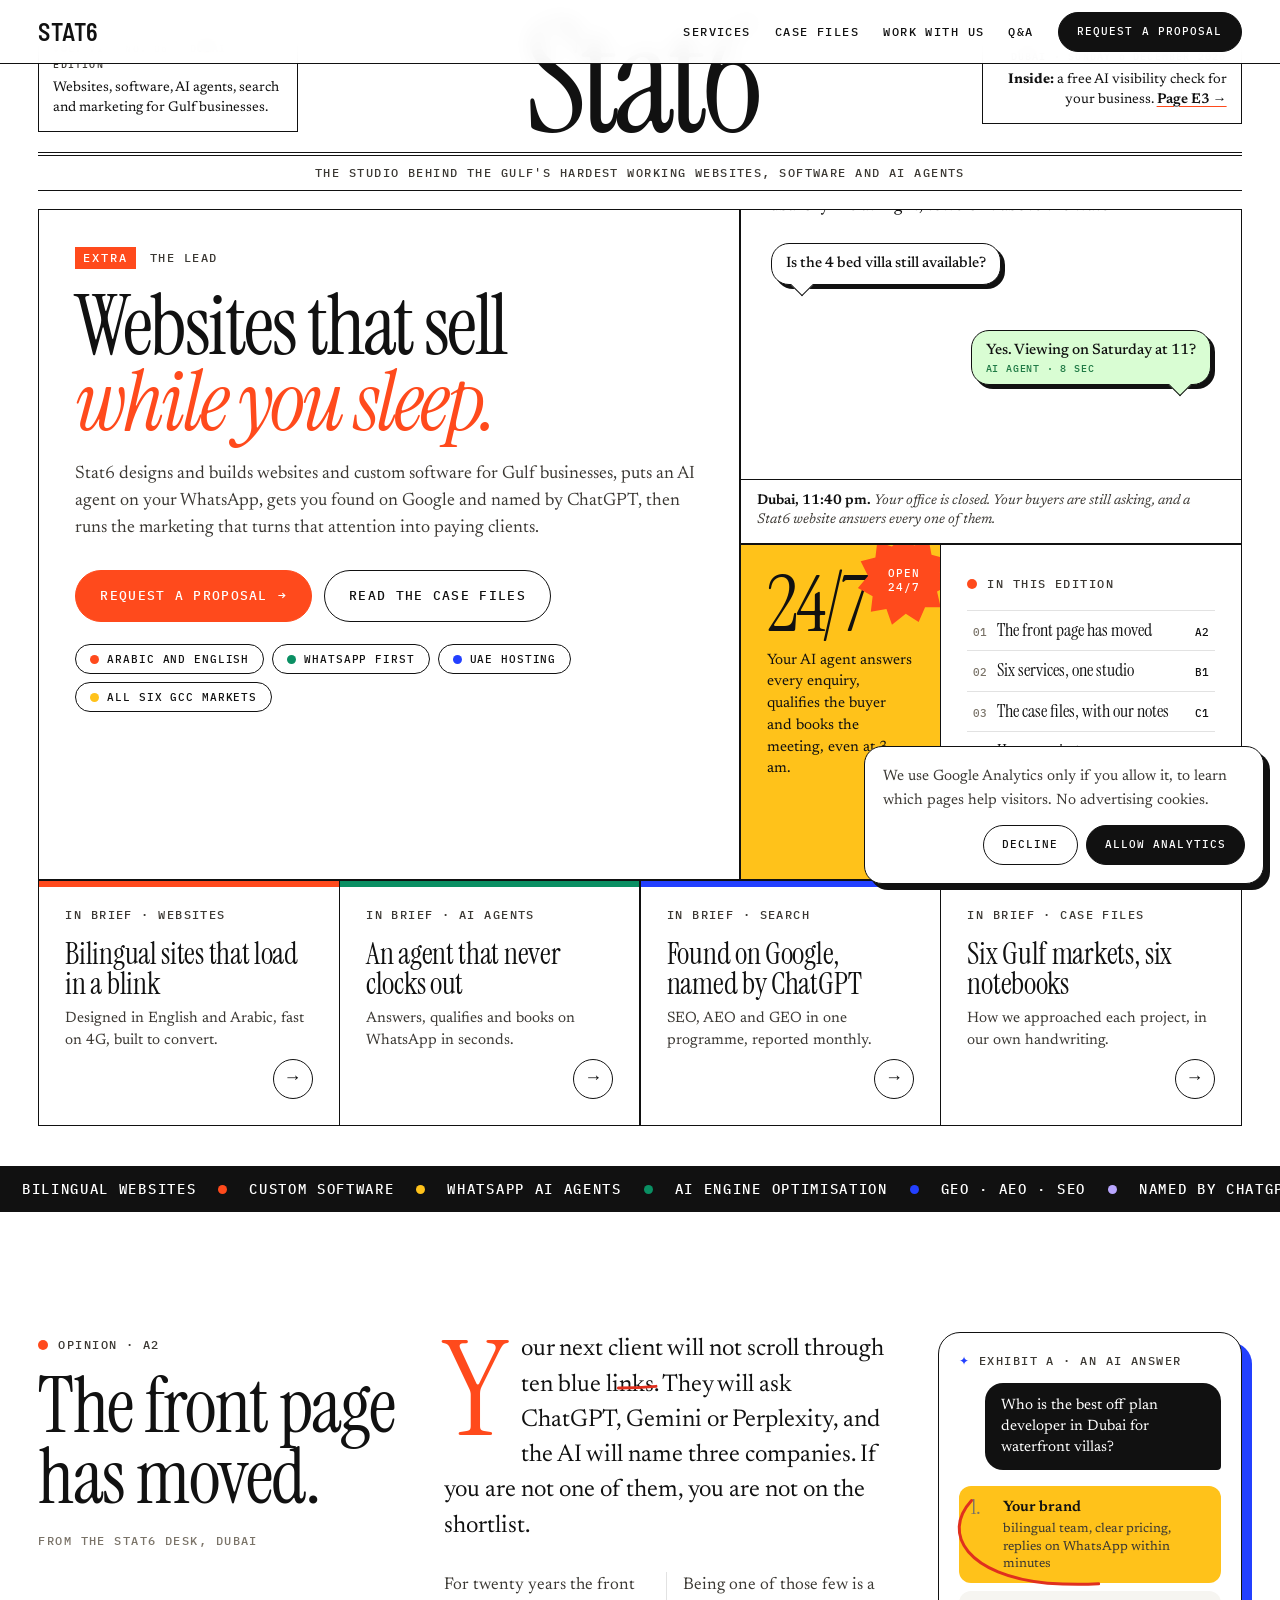
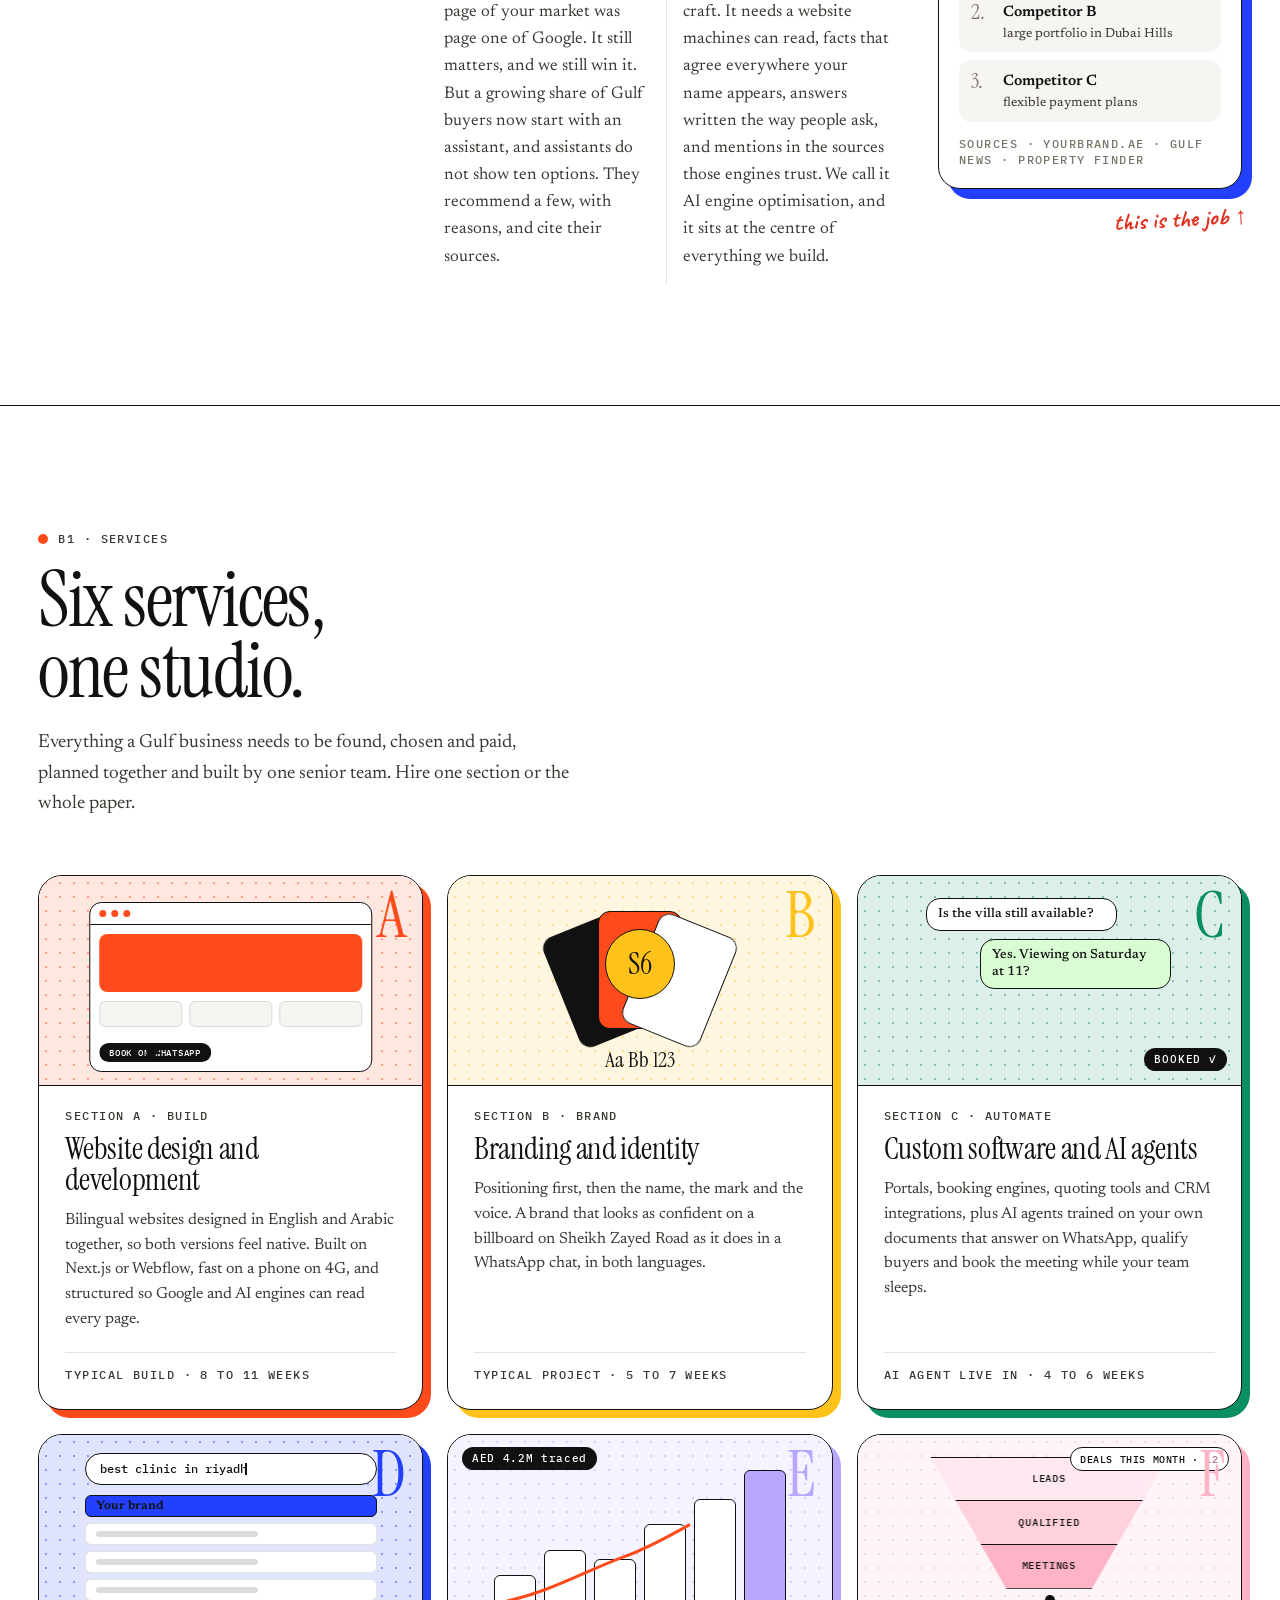
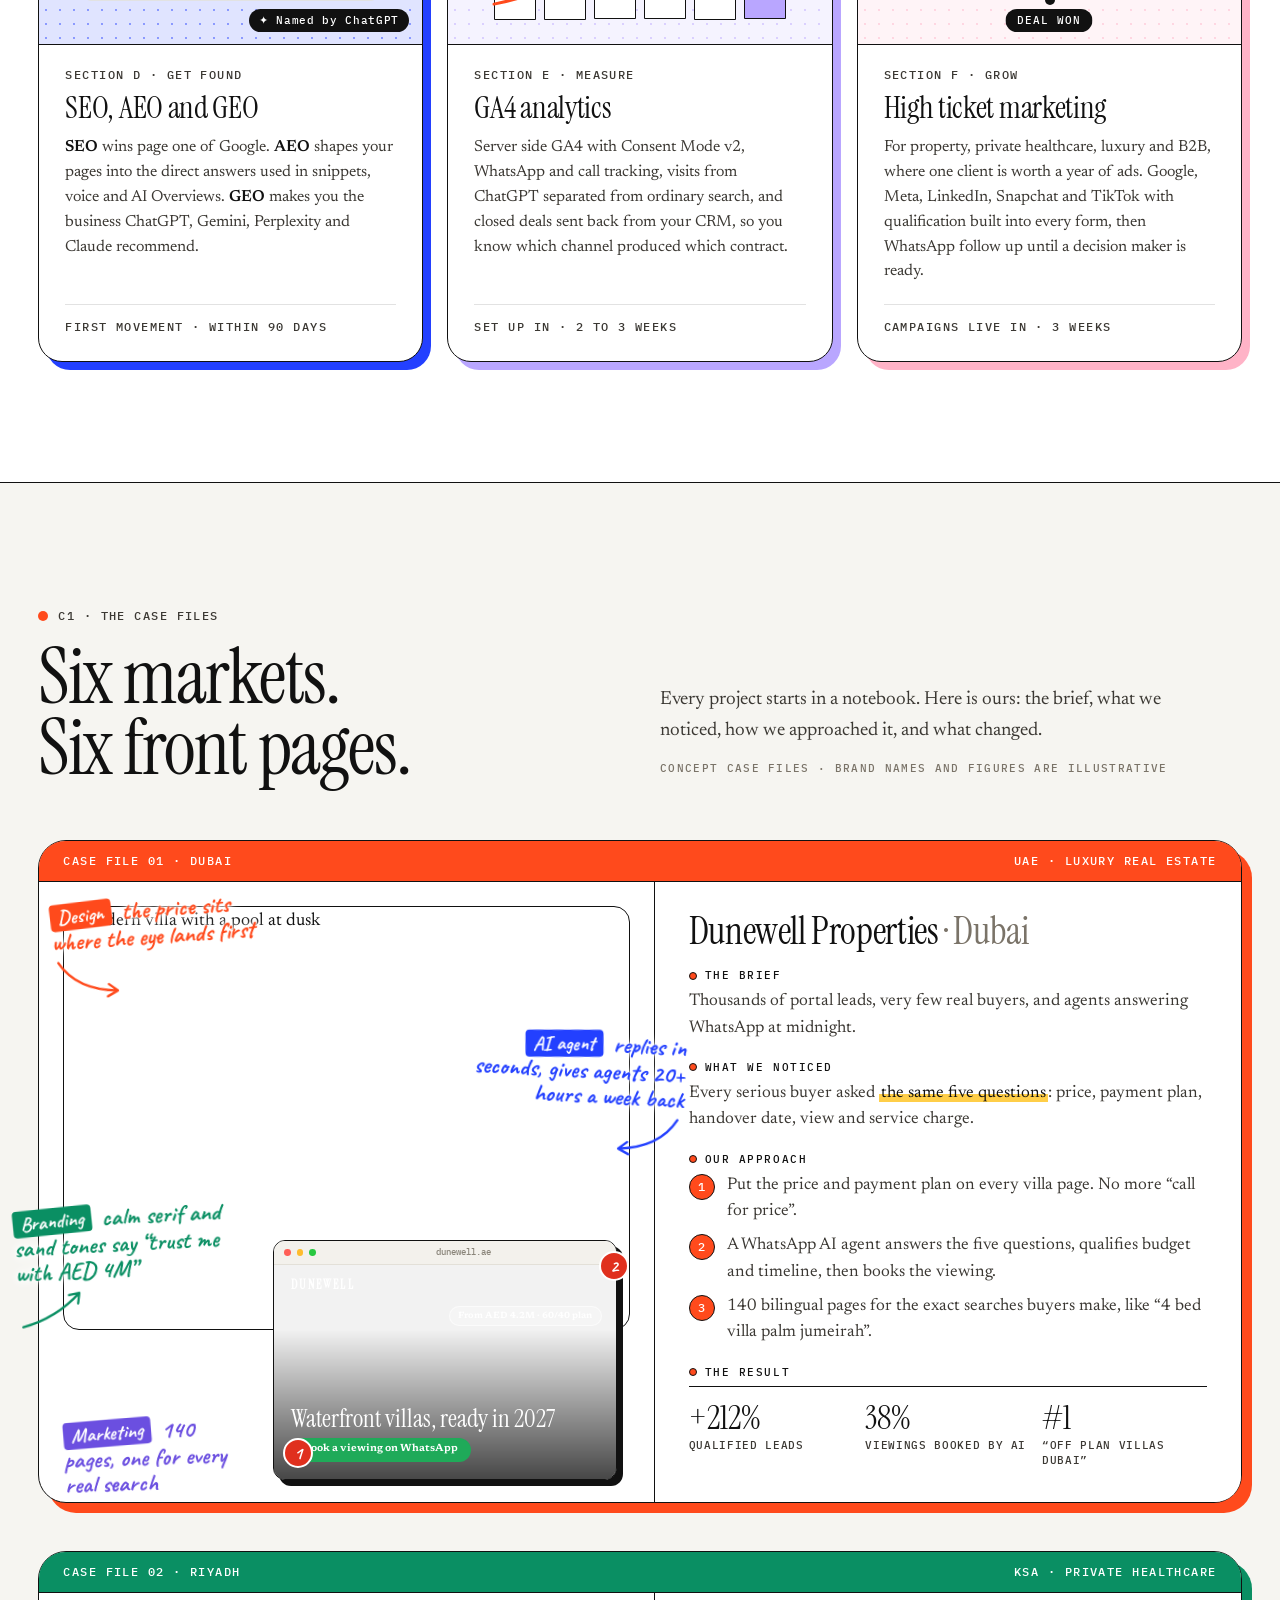
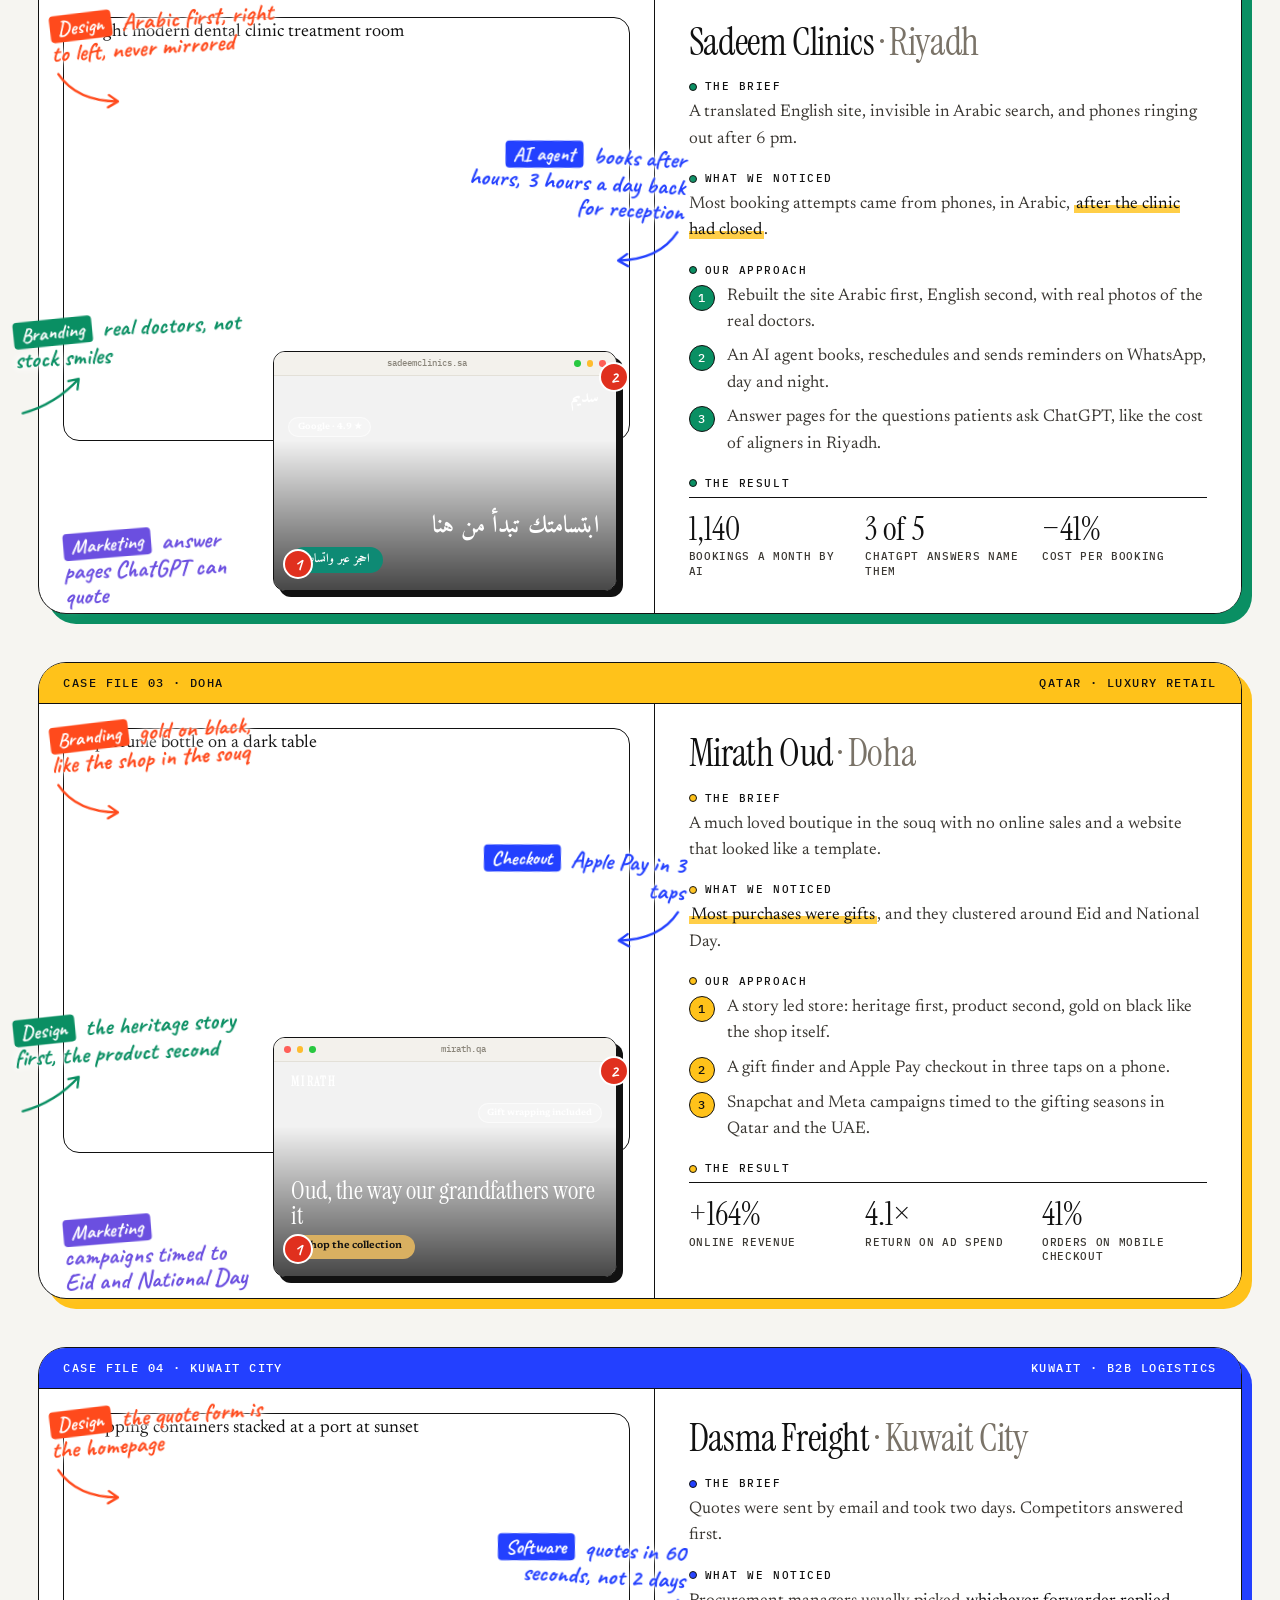
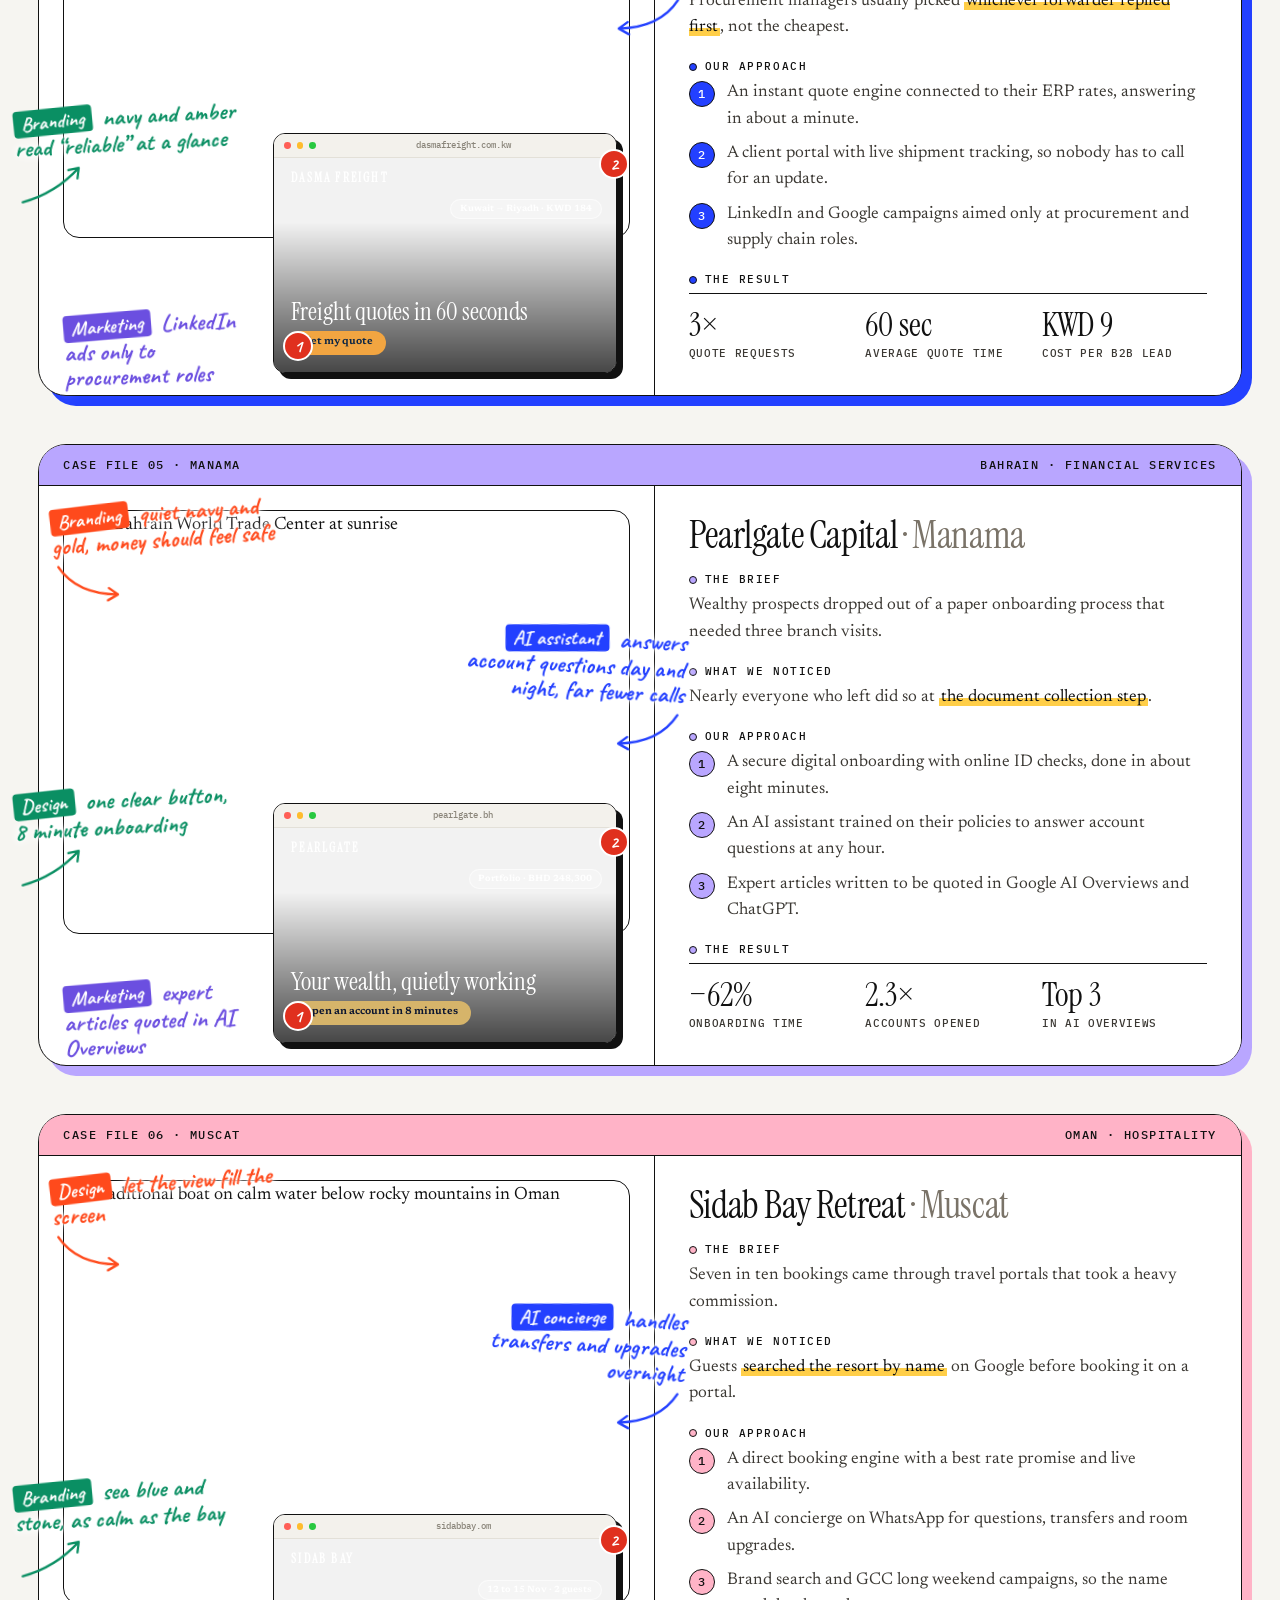
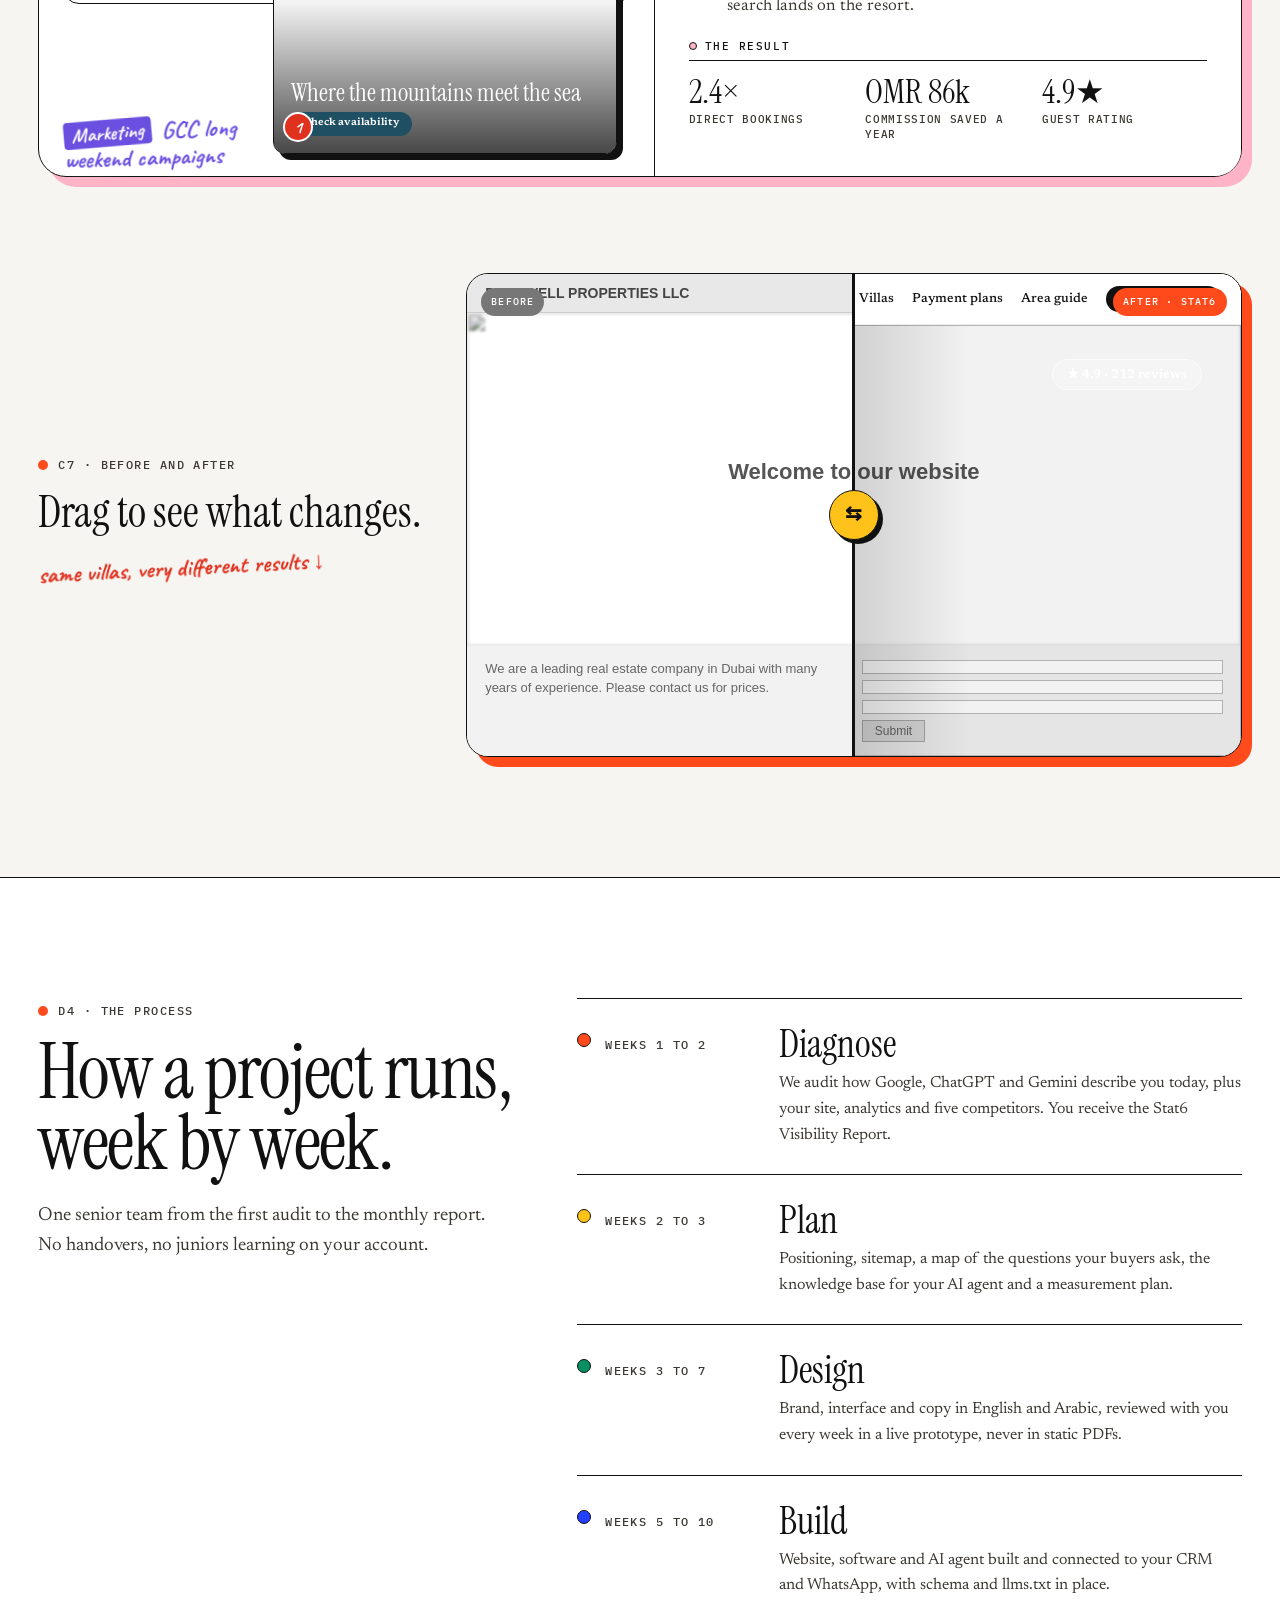
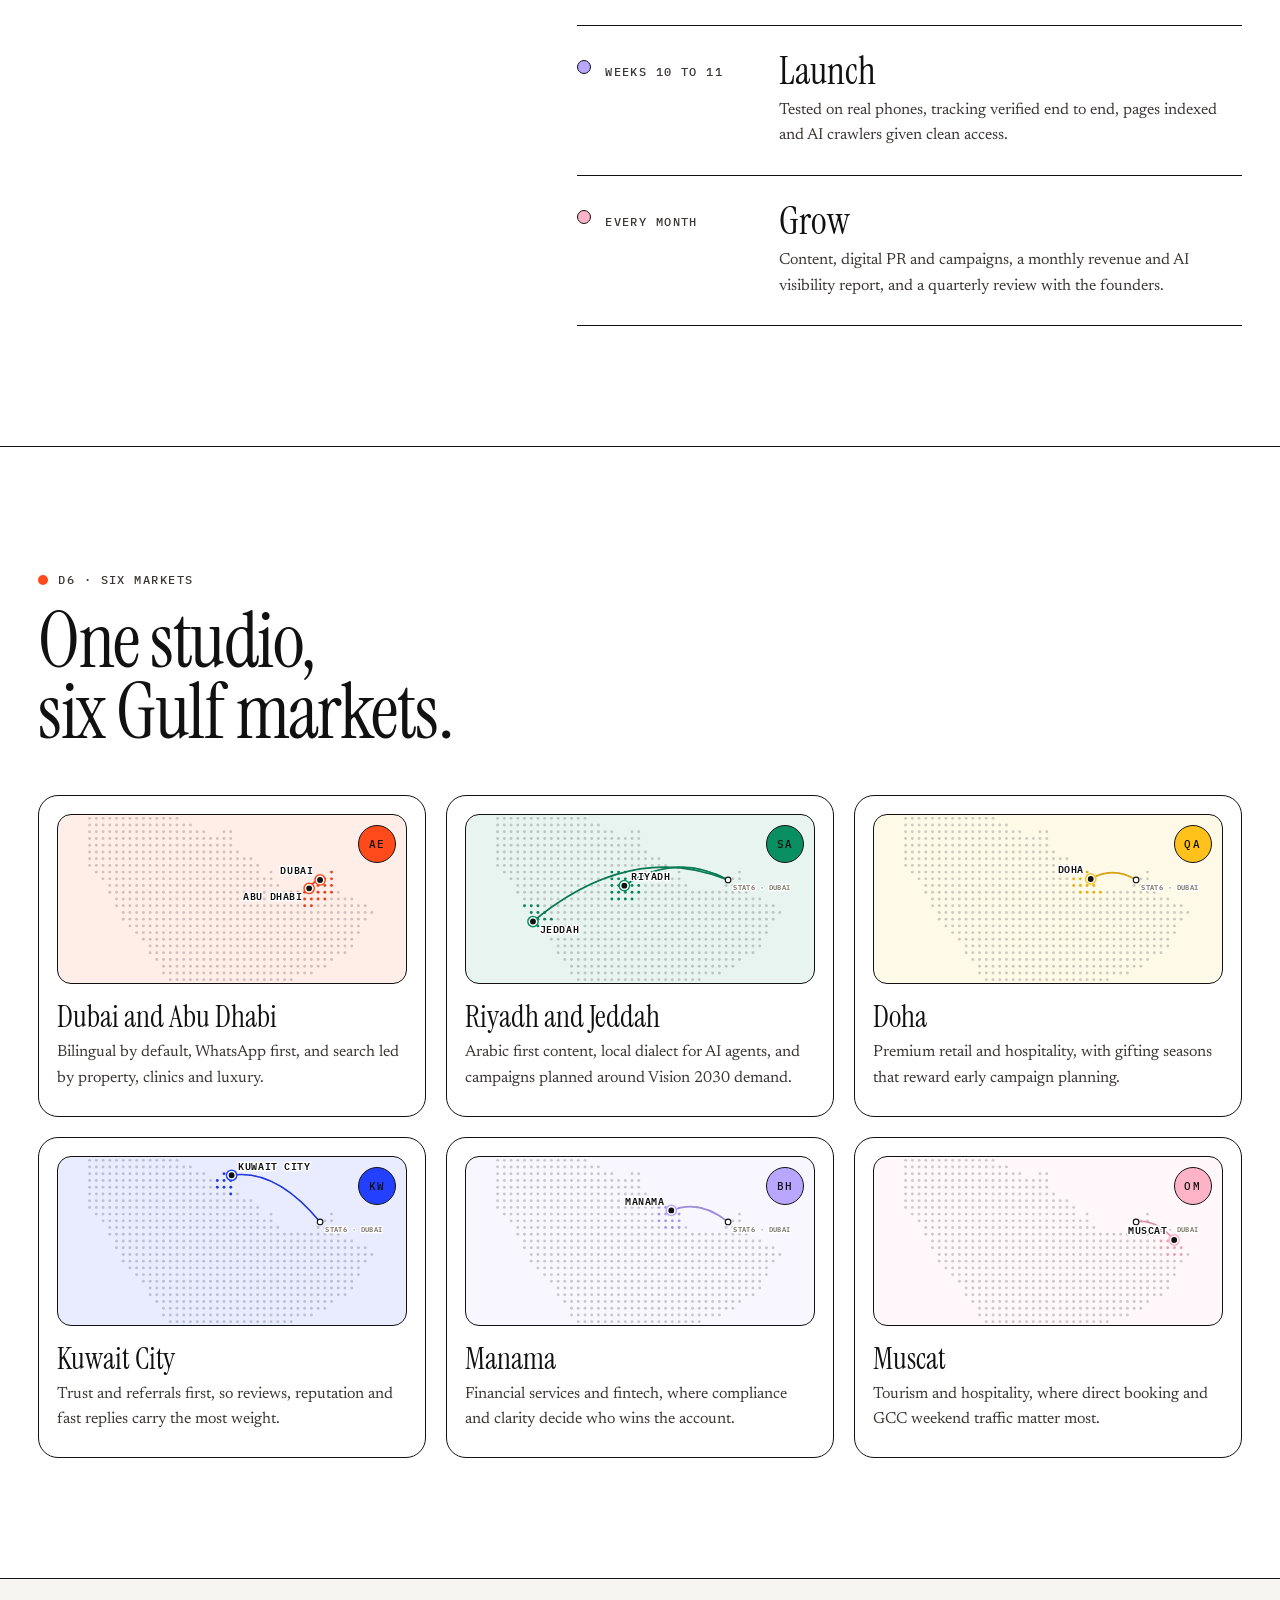
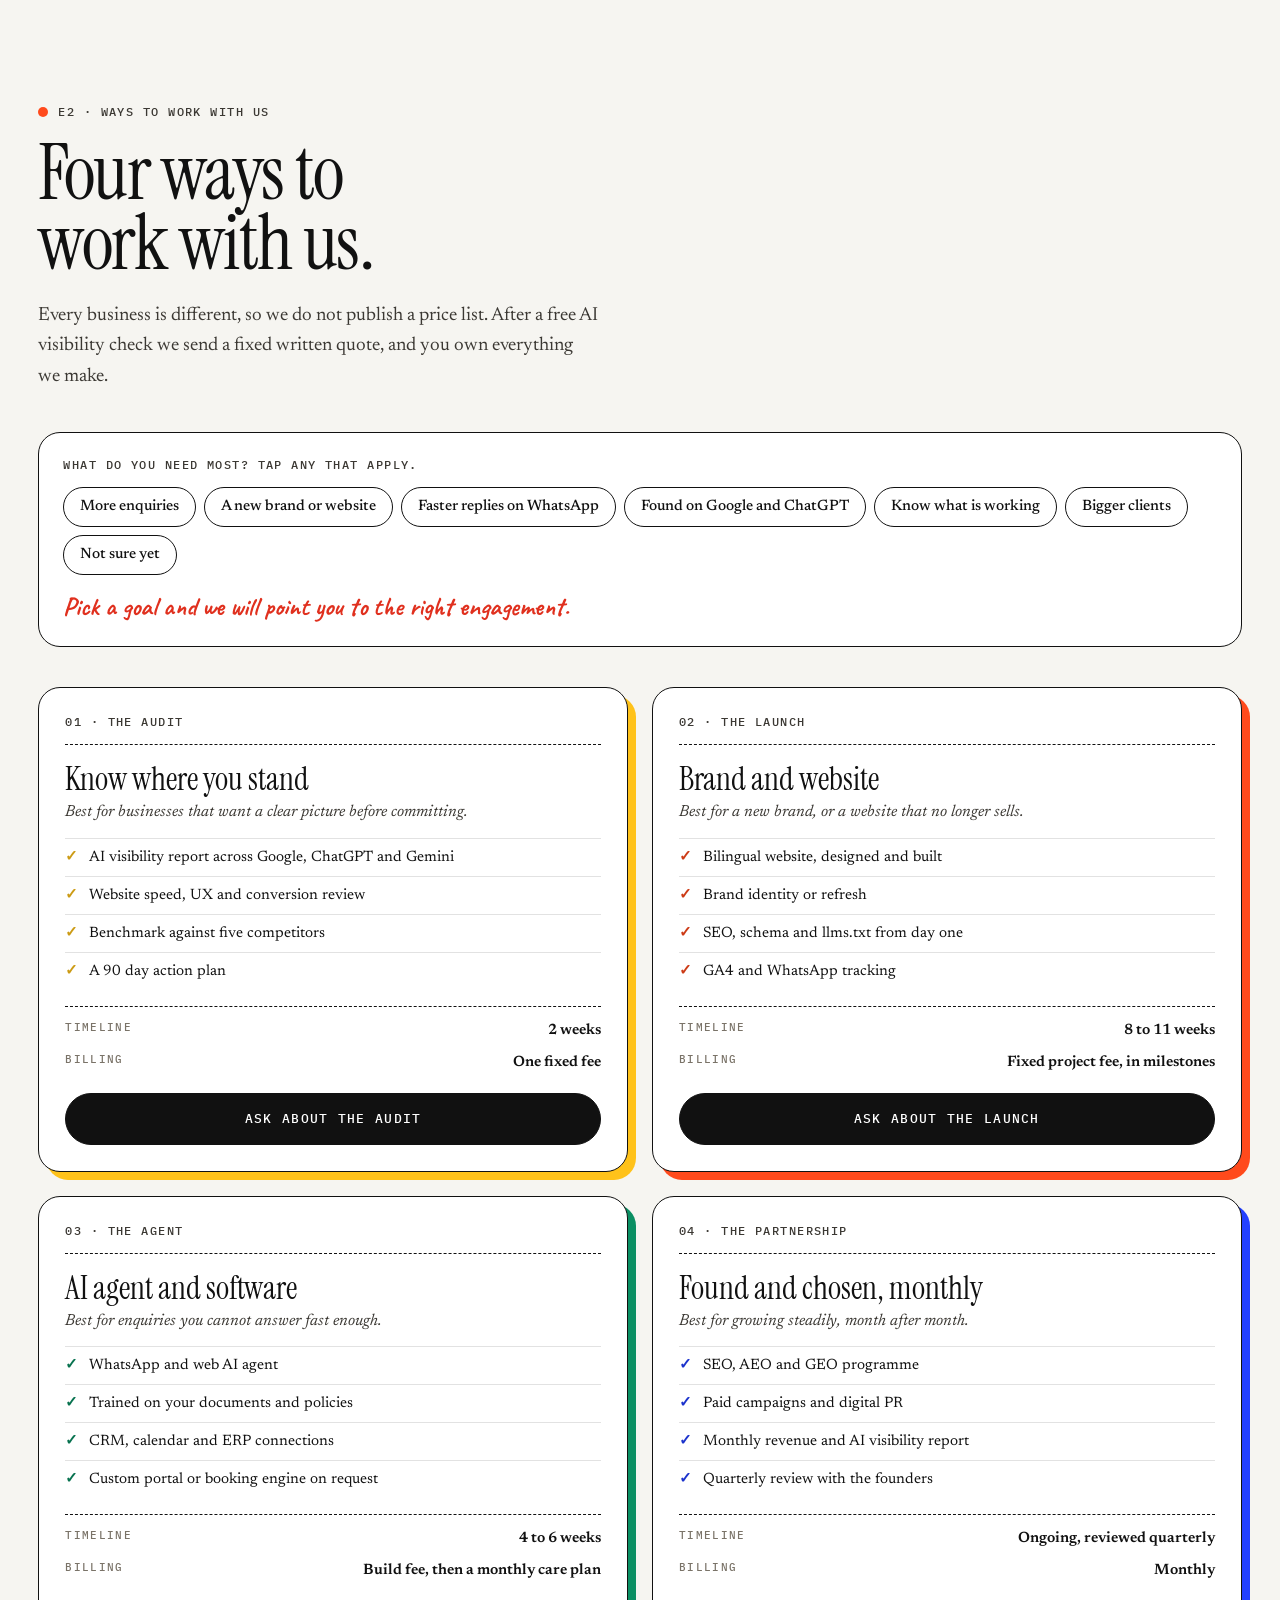
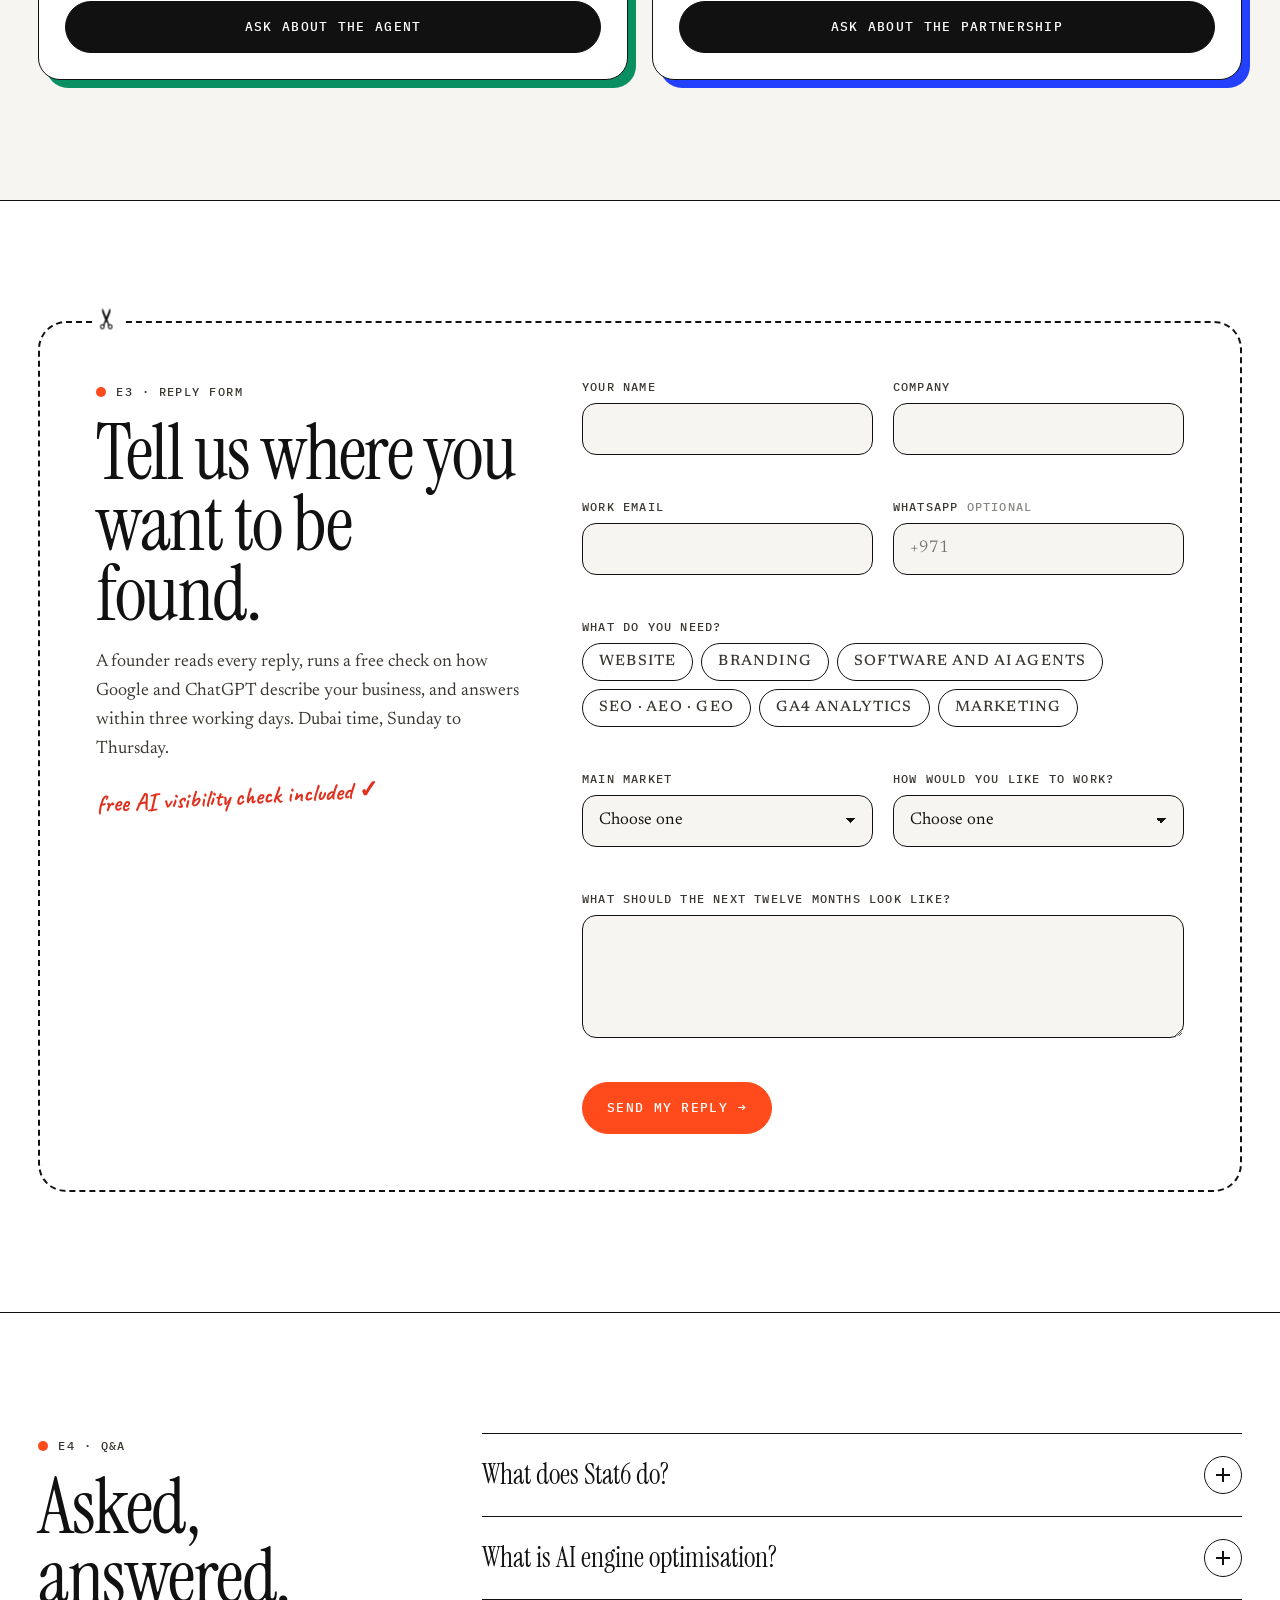
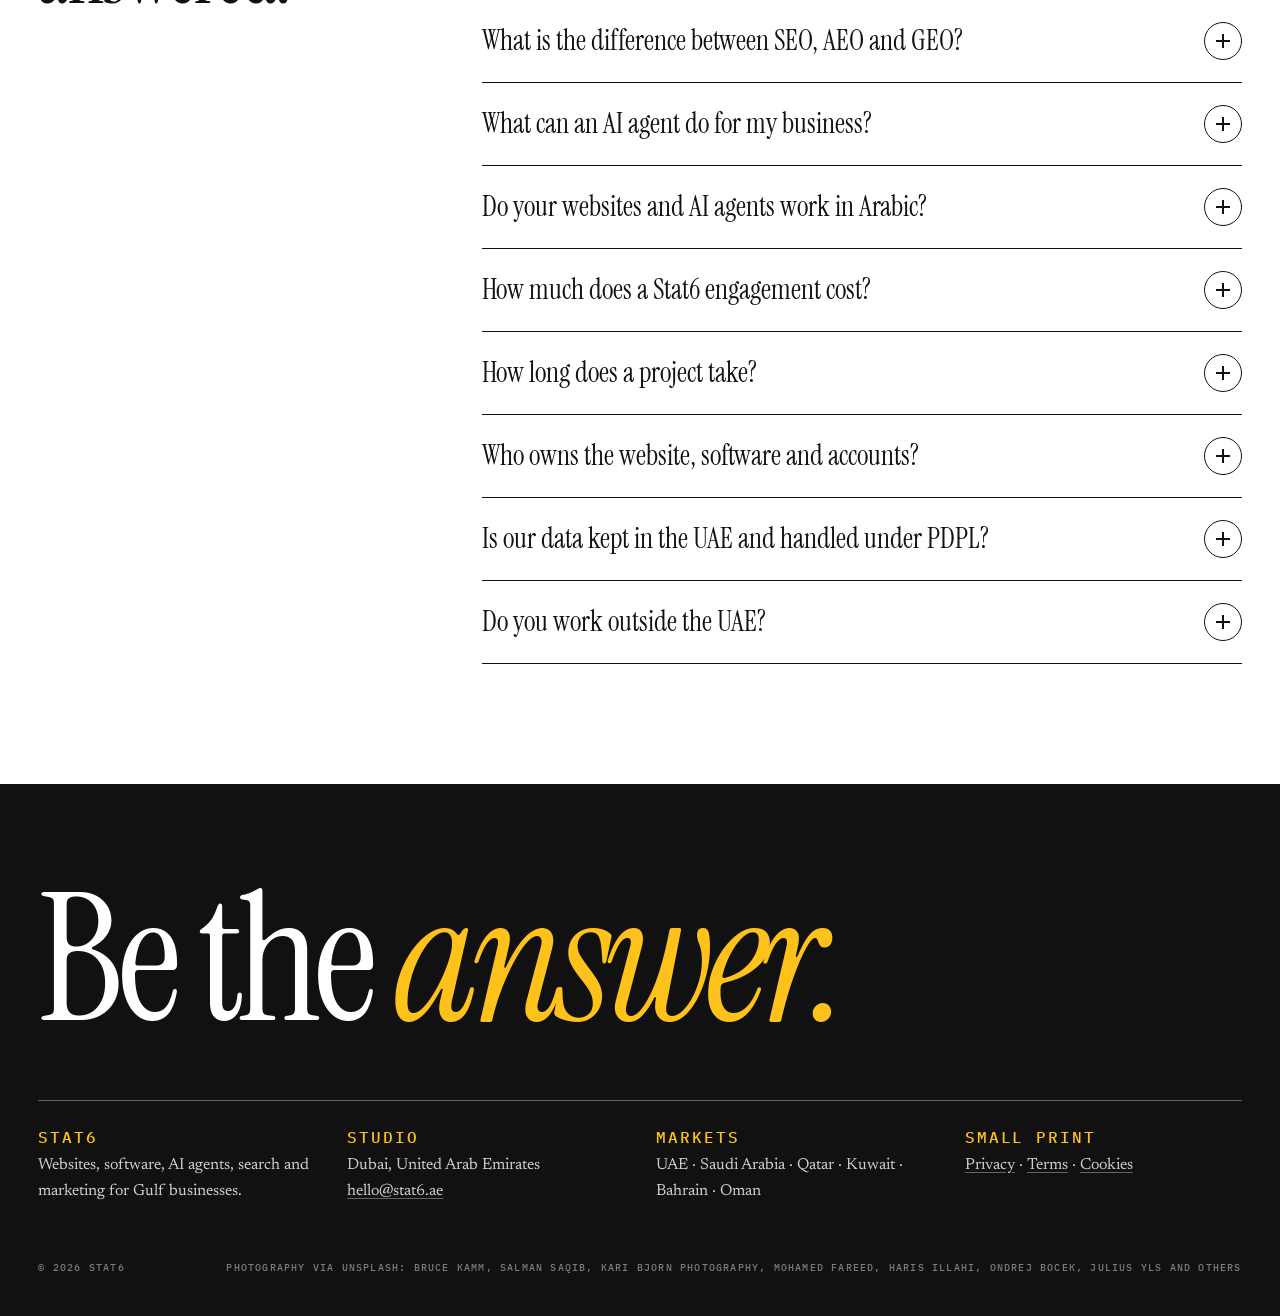
==== index.html @ ba456eae "Add Stat6 website: The Stat6 Review Single page site for Stat6 (websites, custom software, AI agents" ====
<!doctype html>
<html lang="en" dir="ltr">
<head>
<meta charset="utf-8">
<meta name="viewport" content="width=device-width, initial-scale=1, viewport-fit=cover">
<title>Stat6 · Websites, custom software, AI agents, SEO and marketing for Gulf businesses · Dubai</title>
<meta name="description" content="Stat6 is a Dubai studio that builds websites, custom software and WhatsApp AI agents, gets Gulf businesses found on Google and ChatGPT with SEO, AEO and GEO, and runs the marketing that brings qualified buyers. UAE, Saudi Arabia, Qatar, Kuwait, Bahrain and Oman.">
<meta name="keywords" content="AI agency Dubai, website design Dubai, custom software UAE, WhatsApp AI agent, AI chatbot, AI engine optimisation, generative engine optimisation, GEO, answer engine optimisation, AEO, SEO Dubai, ChatGPT SEO, Google AI Overviews, GA4 analytics, high ticket marketing, branding agency Dubai">
<meta name="theme-color" content="#f4efe6">
<link rel="canonical" href="https://stat6.ae/">
<link rel="alternate" hreflang="en-ae" href="https://stat6.ae/">
<link rel="alternate" hreflang="x-default" href="https://stat6.ae/">
<meta name="robots" content="index, follow, max-image-preview:large">
<meta property="og:type" content="website">
<meta property="og:site_name" content="Stat6">
<meta property="og:title" content="Stat6 · Websites that sell while you sleep">
<meta property="og:description" content="Websites, custom software and AI agents for Gulf businesses, found on Google and ChatGPT and marketed to buyers who are ready to pay.">
<meta property="og:url" content="https://stat6.ae/">
<meta property="og:image" content="https://stat6.ae/assets/og-image.jpg">
<meta property="og:locale" content="en_AE">
<meta name="twitter:card" content="summary_large_image">
<link rel="icon" href="assets/favicon.svg" type="image/svg+xml">

<!-- Type: Instrument Serif (display), Newsreader (text), IBM Plex Mono (labels), Caveat (the editor's pen), Amiri (one Arabic mock) -->
<link rel="preconnect" href="https://fonts.googleapis.com">
<link rel="preconnect" href="https://fonts.gstatic.com" crossorigin>
<link rel="preconnect" href="https://images.unsplash.com">
<link href="https://fonts.googleapis.com/css2?family=Instrument+Serif:ital@0;1&family=Newsreader:ital,opsz,wght@0,6..72,400;0,6..72,500;0,6..72,600;1,6..72,400&family=IBM+Plex+Mono:wght@400;500&family=Caveat:wght@600;700&family=Amiri:wght@700&family=Barlow+Semi+Condensed:wght@600&display=swap" rel="stylesheet">
<link rel="stylesheet" href="styles.css?v=9.1">

<!-- GA4 with Consent Mode v2: nothing is stored until the visitor accepts -->
<script>
  window.dataLayer = window.dataLayer || [];
  function gtag(){dataLayer.push(arguments);}
  gtag('consent', 'default', { ad_storage: 'denied', ad_user_data: 'denied', ad_personalization: 'denied', analytics_storage: 'denied', wait_for_update: 500 });
</script>

<script type="application/ld+json">
{
  "@context": "https://schema.org",
  "@graph": [
    {
      "@type": "ProfessionalService",
      "@id": "https://stat6.ae/#org",
      "name": "Stat6",
      "url": "https://stat6.ae/",
      "logo": "https://stat6.ae/assets/stat6-logo.png",
      "email": "hello@stat6.ae",
      "slogan": "Websites that sell while you sleep.",
      "description": "Dubai studio building websites, custom software and WhatsApp AI agents, running AI engine optimisation (GEO, AEO and SEO), GA4 analytics and high ticket marketing for Gulf businesses.",
      "address": {"@type": "PostalAddress", "addressLocality": "Dubai", "addressCountry": "AE"},
      "areaServed": ["United Arab Emirates", "Saudi Arabia", "Qatar", "Kuwait", "Bahrain", "Oman"],
      "knowsLanguage": ["en", "ar"],
      "knowsAbout": ["Website design", "Branding", "Custom software development", "AI agents", "AI engine optimisation", "Generative engine optimisation", "Answer engine optimisation", "Search engine optimisation", "Google AI Overviews", "Google Analytics 4", "High ticket marketing"],
      "hasOfferCatalog": {
        "@type": "OfferCatalog", "name": "Stat6 services",
        "itemListElement": [
          {"@type": "Offer", "itemOffered": {"@type": "Service", "name": "Website design and development"}},
          {"@type": "Offer", "itemOffered": {"@type": "Service", "name": "Branding"}},
          {"@type": "Offer", "itemOffered": {"@type": "Service", "name": "Custom software and WhatsApp AI agents"}},
          {"@type": "Offer", "itemOffered": {"@type": "Service", "name": "AI engine optimisation: SEO, AEO and GEO"}},
          {"@type": "Offer", "itemOffered": {"@type": "Service", "name": "GA4 analytics"}},
          {"@type": "Offer", "itemOffered": {"@type": "Service", "name": "High ticket marketing"}}
        ]
      }
    },
    {"@type": "WebSite", "@id": "https://stat6.ae/#site", "url": "https://stat6.ae/", "name": "Stat6", "publisher": {"@id": "https://stat6.ae/#org"}, "inLanguage": "en-AE"}
  ]
}
</script>
</head>
<body>
<a class="skip" href="#main">Skip to content</a>

<!-- compact bar that slides in once the masthead has scrolled away -->
<header class="bar" id="bar" aria-label="Site">
  <a class="bar-brand" href="#top" aria-label="Stat6, back to the top">
    <img class="brand-img" src="assets/stat6-logo.png" alt="Stat6" onerror="this.remove()"><span class="brand-word">STAT6</span>
  </a>
  <nav class="bar-nav mono" aria-label="Sections">
    <a href="#sections">Services</a><a href="#cases">Case files</a><a href="#rates">Work with us</a><a href="#qa">Q&amp;A</a>
  </nav>
  <a class="btn btn-sm" href="#reply">Request a proposal</a>
  <i class="bar-progress" id="bar-progress" aria-hidden="true"></i>
</header>

<main id="main">

<!-- ================= FRONT PAGE ================= -->
<section class="front" id="top" aria-labelledby="lead-title">
  <div class="wrap">
    <div class="mast-row">
      <div class="ear ear-l">
        <p class="mono">Vol. VI · No. 06 · Dubai edition</p>
        <p>Websites, software, AI agents, search and marketing for Gulf businesses.</p>
      </div>
      <div class="masthead">
        <!-- LOGO: save your file as assets/stat6-logo.png; the typeset wordmark stays as the masthead -->
        <p class="mast-word" id="mast-word" aria-hidden="true"><span>S</span><span>t</span><span>a</span><span>t</span><span>6</span></p>
      </div>
      <div class="ear ear-r">
        <p class="mono" id="dateline">Dubai</p>
        <p><b>Inside:</b> a free AI visibility check for your business. <a href="#reply">Page E3 →</a></p>
      </div>
    </div>
    <div class="mast-rule" aria-hidden="true"><span class="mono">The studio behind the Gulf's hardest working websites, software and AI agents</span></div>

    <div class="bento">
      <article class="cell cell-lead">
        <p class="kicker mono rv"><span class="extra">Extra</span> The lead</p>
        <h1 id="lead-title" class="lead-title rv">Websites that sell <em>while you sleep.</em></h1>
        <p class="standfirst rv">Stat6 designs and builds websites and custom software for Gulf businesses, puts an AI agent on your WhatsApp, gets you found on Google and named by ChatGPT, then runs the marketing that turns that attention into paying clients.</p>
        <div class="cta-row rv">
          <a class="btn btn-hot" href="#reply">Request a proposal <span aria-hidden="true">→</span></a>
          <a class="btn btn-ghost" href="#cases">Read the case files</a>
        </div>
        <ul class="chips rv" aria-label="Why Gulf businesses choose Stat6">
          <li style="--c:var(--tomato)">Arabic and English</li><li style="--c:var(--emerald)">WhatsApp first</li><li style="--c:var(--cobalt)">UAE hosting</li><li style="--c:var(--sun)">All six GCC markets</li>
        </ul>
      </article>

      <figure class="cell cell-photo">
        <div class="ph-frame"><img id="lead-img" src="https://images.unsplash.com/photo-1590264539175-39df72442833?auto=format&fit=crop&w=1400&q=74" alt="Dubai skyline at night, towers lit above the water" width="1400" height="933" fetchpriority="high"></div>
        <p class="bubble b-q" aria-hidden="true">Is the 4 bed villa still available?</p>
        <p class="bubble b-a" aria-hidden="true">Yes. Viewing on Saturday at 11? <span>AI agent · 8 sec</span></p>
        <figcaption><b>Dubai, 11:40 pm.</b> Your office is closed. Your buyers are still asking, and a Stat6 website answers every one of them.</figcaption>
      </figure>

      <aside class="cell cell-247" aria-label="Always open">
        <span class="stamp" aria-hidden="true">Open<br>24/7</span>
        <p class="big">24/7</p>
        <p>Your AI agent answers every enquiry, qualifies the buyer and books the meeting, even at 3 am.</p>
      </aside>

      <aside class="cell cell-index" aria-label="In this edition">
        <p class="kicker mono">In this edition</p>
        <ol>
          <li style="--c:var(--tomato)"><a href="#opinion"><span>The front page has moved</span><em>A2</em></a></li>
          <li style="--c:var(--cobalt)"><a href="#sections"><span>Six services, one studio</span><em>B1</em></a></li>
          <li style="--c:var(--sun)"><a href="#cases"><span>The case files, with our notes</span><em>C1</em></a></li>
          <li style="--c:var(--emerald)"><a href="#method"><span>How a project runs</span><em>D4</em></a></li>
          <li style="--c:var(--lilac)"><a href="#rates"><span>Ways to work with us</span><em>E2</em></a></li>
          <li style="--c:var(--blush)"><a href="#reply"><span>Reply form</span><em>E3</em></a></li>
        </ol>
      </aside>

      <a class="cell cell-brief" href="#sections" style="--c:var(--tomato);--t:#fff">
        <span class="mono">In brief · Websites</span>
        <h2>Bilingual sites that load in a blink</h2>
        <p>Designed in English and Arabic, fast on 4G, built to convert.</p><span class="go" aria-hidden="true">→</span>
      </a>
      <a class="cell cell-brief" href="#sections" style="--c:var(--emerald);--t:#fff">
        <span class="mono">In brief · AI agents</span>
        <h2>An agent that never clocks out</h2>
        <p>Answers, qualifies and books on WhatsApp in seconds.</p><span class="go" aria-hidden="true">→</span>
      </a>
      <a class="cell cell-brief" href="#opinion" style="--c:var(--cobalt);--t:#fff">
        <span class="mono">In brief · Search</span>
        <h2>Found on Google, named by ChatGPT</h2>
        <p>SEO, AEO and GEO in one programme, reported monthly.</p><span class="go" aria-hidden="true">→</span>
      </a>
      <a class="cell cell-brief" href="#cases" style="--c:var(--sun);--t:#111">
        <span class="mono">In brief · Case files</span>
        <h2>Six Gulf markets, six notebooks</h2>
        <p>How we approached each project, in our own handwriting.</p><span class="go" aria-hidden="true">→</span>
      </a>
    </div>
  </div>

  <div class="ticker" aria-label="What we do">
    <div class="ticker-track">
      <span>Bilingual websites</span><span>Custom software</span><span>WhatsApp AI agents</span><span>AI engine optimisation</span><span>GEO · AEO · SEO</span><span>Named by ChatGPT</span><span>Google AI Overviews</span><span>GA4 revenue tracking</span><span>High ticket campaigns</span><span>Brand identity</span>
    </div>
    <div class="ticker-track" aria-hidden="true">
      <span>Bilingual websites</span><span>Custom software</span><span>WhatsApp AI agents</span><span>AI engine optimisation</span><span>GEO · AEO · SEO</span><span>Named by ChatGPT</span><span>Google AI Overviews</span><span>GA4 revenue tracking</span><span>High ticket campaigns</span><span>Brand identity</span>
    </div>
  </div>
</section>

<!-- ================= OPINION: the shift to AI search ================= -->
<section class="opinion" id="opinion" aria-labelledby="op-title">
  <div class="wrap op-grid">
    <header class="op-head">
      <p class="kicker mono rv">Opinion · A2</p>
      <h2 id="op-title" class="h2 rv">The front page<br>has moved.</h2>
      <p class="op-by mono rv">From the Stat6 desk, Dubai</p>
    </header>

    <div class="op-body pen-scope" id="op-body">
      <p class="op-lede rv"><span class="dropcap">Y</span>our next client will not scroll through
        <span class="strike">ten blue links<svg viewBox="0 0 100 10" preserveAspectRatio="none" aria-hidden="true"><path class="ink" pathLength="1" d="M1 6 C 25 3, 60 8, 99 4"/></svg><span class="insert" aria-hidden="true">one AI answer</span></span>.
        They will ask ChatGPT, Gemini or Perplexity, and the AI will name three companies. If you are not one of them, you are not on the shortlist.</p>
      <div class="op-cols rv">
        <p>For twenty years the front page of your market was page one of Google. It still matters, and we still win it. But a growing share of Gulf buyers now start with an assistant, and assistants do not show ten options. They recommend a few, with reasons, and cite their sources.</p>
        <p>Being one of those few is a craft. It needs a website machines can read, facts that agree everywhere your name appears, answers written the way people ask, and mentions in the sources those engines trust. We call it AI engine optimisation, and it sits at the centre of everything we build.</p>
      </div>
    </div>

    <figure class="chat pen-scope rv" id="chat" aria-label="Illustration: an AI assistant recommending three developers, with your brand first">
      <figcaption class="mono"><i class="spark">✦</i> Exhibit A · an AI answer</figcaption>
      <p class="chat-q">Who is the best off plan developer in Dubai for waterfront villas?</p>
      <ol class="chat-a" id="chat-a">
        <li class="you"><b>Your brand</b><span>bilingual team, clear pricing, replies on WhatsApp within minutes</span>
          <svg class="ring" viewBox="0 0 200 60" preserveAspectRatio="none" aria-hidden="true"><path class="ink" pathLength="1" d="M20 10 C 70 -4, 170 0, 192 22 C 206 44, 140 60, 70 56 C 14 52, -6 30, 16 12"/></svg></li>
        <li><b>Competitor B</b><span>large portfolio in Dubai Hills</span></li>
        <li><b>Competitor C</b><span>flexible payment plans</span></li>
      </ol>
      <p class="chat-src mono">Sources · yourbrand.ae · Gulf News · Property Finder</p>
      <p class="pen pen-chat" aria-hidden="true">this is the job ↑</p>
    </figure>
  </div>
</section>

<!-- ================= SECTIONS A to F: services ================= -->
<section class="sections" id="sections" aria-labelledby="sec-title">
  <div class="wrap">
    <header class="sec-head">
      <p class="kicker mono rv">B1 · Services</p>
      <h2 id="sec-title" class="h2 rv">Six services,<br>one studio.</h2>
      <p class="sec-sub rv">Everything a Gulf business needs to be found, chosen and paid, planned together and built by one senior team. Hire one section or the whole paper.</p>
    </header>

    <div class="sec-grid wide">
      <article class="sec rv" style="--c:var(--tomato);--t:#fff">
        <p class="sec-letter" aria-hidden="true">A</p>
        <div class="sec-art art-build" aria-hidden="true"><div class="ab-win"><div class="ab-bar"><i></i><i></i><i></i></div><div class="ab-hero"></div><div class="ab-row"><i></i><i></i><i></i></div><div class="ab-cta">Book on WhatsApp</div><span class="ab-cursor"></span></div></div>
        <p class="mono sec-tag">Section A · Build</p>
        <h3>Website design and development</h3>
        <p>Bilingual websites designed in English and Arabic together, so both versions feel native. Built on Next.js or Webflow, fast on a phone on 4G, and structured so Google and AI engines can read every page.</p>
        <p class="sec-spec mono">Typical build · 8 to 11 weeks</p>
      </article>
      <article class="sec rv" style="--c:var(--sun);--t:var(--ink)">
        <p class="sec-letter" aria-hidden="true">B</p>
        <div class="sec-art art-brand" aria-hidden="true"><span class="sw s1"></span><span class="sw s2"></span><span class="sw s3"></span><span class="mark">S6</span><span class="type">Aa Bb 123</span></div>
        <p class="mono sec-tag">Section B · Brand</p>
        <h3>Branding and identity</h3>
        <p>Positioning first, then the name, the mark and the voice. A brand that looks as confident on a billboard on Sheikh Zayed Road as it does in a WhatsApp chat, in both languages.</p>
        <p class="sec-spec mono">Typical project · 5 to 7 weeks</p>
      </article>
      <article class="sec rv" style="--c:var(--emerald);--t:#fff">
        <p class="sec-letter" aria-hidden="true">C</p>
        <div class="sec-art art-agent" aria-hidden="true"><p class="ch in">Is the villa still available?</p><p class="ch typing"><i></i><i></i><i></i></p><p class="ch out">Yes. Viewing on Saturday at 11?</p><span class="ok">Booked ✓</span></div>
        <p class="mono sec-tag">Section C · Automate</p>
        <h3>Custom software and AI agents</h3>
        <p>Portals, booking engines, quoting tools and CRM integrations, plus AI agents trained on your own documents that answer on WhatsApp, qualify buyers and book the meeting while your team sleeps.</p>
        <p class="sec-spec mono">AI agent live in · 4 to 6 weeks</p>
      </article>
      <article class="sec rv" style="--c:var(--cobalt);--t:#fff">
        <p class="sec-letter" aria-hidden="true">D</p>
        <div class="sec-art art-found" aria-hidden="true"><div class="sf-bar"><span class="sf-q">best clinic in riyadh</span></div><ol class="sf-list"><li><i></i></li><li><i></i></li><li><i></i></li><li class="me"><b>Your brand</b></li></ol><span class="sf-ai">✦ Named by ChatGPT</span></div>
        <p class="mono sec-tag">Section D · Get found</p>
        <h3>SEO, AEO and GEO</h3>
        <p><b>SEO</b> wins page one of Google. <b>AEO</b> shapes your pages into the direct answers used in snippets, voice and AI Overviews. <b>GEO</b> makes you the business ChatGPT, Gemini, Perplexity and Claude recommend.</p>
        <p class="sec-spec mono">First movement · within 90 days</p>
      </article>
      <article class="sec rv" style="--c:var(--lilac);--t:var(--ink)">
        <p class="sec-letter" aria-hidden="true">E</p>
        <div class="sec-art art-measure" aria-hidden="true"><div class="bars"><i style="--h:28%"></i><i style="--h:44%"></i><i style="--h:38%"></i><i style="--h:60%"></i><i style="--h:76%"></i><i style="--h:94%"></i></div><svg viewBox="0 0 200 80" preserveAspectRatio="none"><path pathLength="1" d="M0 72 C 40 66, 60 56, 90 48 S 150 24, 200 6"/></svg><span class="kpi">AED 4.2M traced</span></div>
        <p class="mono sec-tag">Section E · Measure</p>
        <h3>GA4 analytics</h3>
        <p>Server side GA4 with Consent Mode v2, WhatsApp and call tracking, visits from ChatGPT separated from ordinary search, and closed deals sent back from your CRM, so you know which channel produced which contract.</p>
        <p class="sec-spec mono">Set up in · 2 to 3 weeks</p>
      </article>
      <article class="sec rv" style="--c:var(--blush);--t:var(--ink)">
        <p class="sec-letter" aria-hidden="true">F</p>
        <div class="sec-art art-grow" aria-hidden="true"><div class="funnel"><span>Leads</span><span>Qualified</span><span>Meetings</span></div><i class="drop d1"></i><i class="drop d2"></i><i class="drop d3"></i><i class="drop d4"></i><i class="drop d5"></i><span class="deal">Deal won</span><span class="tally">Deals this month · <b>12</b></span></div>
        <p class="mono sec-tag">Section F · Grow</p>
        <h3>High ticket marketing</h3>
        <p>For property, private healthcare, luxury and B2B, where one client is worth a year of ads. Google, Meta, LinkedIn, Snapchat and TikTok with qualification built into every form, then WhatsApp follow up until a decision maker is ready.</p>
        <p class="sec-spec mono">Campaigns live in · 3 weeks</p>
      </article>
    </div>
  </div>
</section>

<!-- ================= CASE FILES: cards stack as you scroll, each with a handwritten breakdown ================= -->
<section class="cases" id="cases" aria-labelledby="cases-title">
  <div class="wrap">
    <header class="cases-head">
      <div>
        <p class="kicker mono rv">C1 · The case files</p>
        <h2 id="cases-title" class="h2 rv">Six markets.<br>Six front pages.</h2>
      </div>
      <p class="sec-sub rv">Every project starts in a notebook. Here is ours: the brief, what we noticed, how we approached it, and what changed.<br><span class="mono cases-note">Concept case files · brand names and figures are illustrative</span></p>
    </header>
    <div class="case-stack">
      <article class="case-card" style="--c:var(--tomato);--t:#fff;--i:0">
        <div class="cc-band"><span class="mono">Case file 01 · Dubai</span><span class="mono">UAE · Luxury real estate</span></div>
        <div class="cc-grid">
          <div class="cc-media">
            <img src="https://images.unsplash.com/photo-1706808849780-7a04fbac83ef?auto=format&fit=crop&w=1200&q=72" alt="Modern villa with a pool at dusk" loading="lazy" width="1200" height="900">
            <div class="site-mini" aria-hidden="true"><div class="sm-bar"><i></i><i></i><i></i><span>dunewell.ae</span></div><div class="sm-body" style="--img:url(https://images.unsplash.com/photo-1706164971299-cfa23ec76083?auto=format&fit=crop&w=800&q=72)"><b>DUNEWELL</b><span class="sm-chip">From AED 4.2M · 60/40 plan</span><h4>Waterfront villas, ready in 2027</h4><em style="--b:#1faa59;--bt:#fff">Book a viewing on WhatsApp</em></div></div>
            <span class="pin p1">1</span><span class="pin p2">2</span>
            <p class="anno an1" aria-hidden="true"><b>Design</b> the price sits where the eye lands first<svg viewBox="0 0 80 50"><path pathLength="1" d="M6 6 C 20 30, 44 40, 72 42 m0 0 l-10 -8 m10 8 l-12 6"/></svg></p><p class="anno an2" aria-hidden="true"><b>AI agent</b> replies in seconds, gives agents 20+ hours a week back<svg viewBox="0 0 80 50"><path pathLength="1" d="M74 6 C 60 30, 36 40, 8 42 m0 0 l10 -8 m-10 8 l12 6"/></svg></p><p class="anno an3" aria-hidden="true"><b>Branding</b> calm serif and sand tones say “trust me with AED 4M”<svg viewBox="0 0 80 50"><path pathLength="1" d="M6 44 C 24 40, 50 30, 72 8 m0 0 l-12 2 m12 -2 l-2 12"/></svg></p><p class="anno an4" aria-hidden="true"><b>Marketing</b> 140 pages, one for every real search<svg viewBox="0 0 80 50"><path pathLength="1" d="M6 40 C 26 44, 52 36, 74 14 m0 0 l-12 1 m12 -1 l-1 12"/></svg></p>
          </div>
          <div class="notebook breakdown" aria-label="Our breakdown of the Dunewell Properties project">
            <p class="nb-title w" style="--wi:0">Dunewell Properties <span>· Dubai</span></p>
            <p class="nb-label">The brief</p>
            <p class="w" style="--wi:1">Thousands of portal leads, very few real buyers, and agents answering WhatsApp at midnight.</p>
            <p class="nb-label">What we noticed</p>
            <p class="w" style="--wi:2">Every serious buyer asked <mark>the same five questions</mark>: price, payment plan, handover date, view and service charge.</p>
            <p class="nb-label">Our approach</p>
            <ol class="nb-steps"><li class="w" style="--wi:3"><span class="num">1</span>Put the price and payment plan on every villa page. No more “call for price”.</li><li class="w" style="--wi:4"><span class="num">2</span>A WhatsApp AI agent answers the five questions, qualifies budget and timeline, then books the viewing.</li><li class="w" style="--wi:5"><span class="num">3</span>140 bilingual pages for the exact searches buyers make, like “4 bed villa palm jumeirah”.</li></ol>
            <p class="nb-label">The result</p>
            <ul class="nb-stats w" style="--wi:6"><li><b data-count="212" data-prefix="+" data-suffix="%">+212%</b><span>qualified leads</span></li><li><b data-count="38" data-suffix="%">38%</b><span>viewings booked by AI</span></li><li><b >#1</b><span>“off plan villas dubai”</span></li></ul>
            
          </div>
        </div>
      </article>
      <article class="case-card" style="--c:var(--emerald);--t:#fff;--i:1">
        <div class="cc-band"><span class="mono">Case file 02 · Riyadh</span><span class="mono">KSA · Private healthcare</span></div>
        <div class="cc-grid">
          <div class="cc-media">
            <img src="https://images.unsplash.com/photo-1704455306251-b4634215d98f?auto=format&fit=crop&w=1200&q=72" alt="Bright modern dental clinic treatment room" loading="lazy" width="1200" height="900">
            <div class="site-mini rtl" dir="rtl" lang="ar" aria-hidden="true"><div class="sm-bar"><i></i><i></i><i></i><span>sadeemclinics.sa</span></div><div class="sm-body" style="--img:url(https://images.unsplash.com/photo-1704455306925-1401c3012117?auto=format&fit=crop&w=800&q=72)"><b>سديم</b><span class="sm-chip">★ 4.9 · Google</span><h4>ابتسامتك تبدأ من هنا</h4><em style="--b:#0e8a74;--bt:#fff">احجز عبر واتساب</em></div></div>
            <span class="pin p1">1</span><span class="pin p2">2</span>
            <p class="anno an1" aria-hidden="true"><b>Design</b> Arabic first, right to left, never mirrored<svg viewBox="0 0 80 50"><path pathLength="1" d="M6 6 C 20 30, 44 40, 72 42 m0 0 l-10 -8 m10 8 l-12 6"/></svg></p><p class="anno an2" aria-hidden="true"><b>AI agent</b> books after hours, 3 hours a day back for reception<svg viewBox="0 0 80 50"><path pathLength="1" d="M74 6 C 60 30, 36 40, 8 42 m0 0 l10 -8 m-10 8 l12 6"/></svg></p><p class="anno an3" aria-hidden="true"><b>Branding</b> real doctors, not stock smiles<svg viewBox="0 0 80 50"><path pathLength="1" d="M6 44 C 24 40, 50 30, 72 8 m0 0 l-12 2 m12 -2 l-2 12"/></svg></p><p class="anno an4" aria-hidden="true"><b>Marketing</b> answer pages ChatGPT can quote<svg viewBox="0 0 80 50"><path pathLength="1" d="M6 40 C 26 44, 52 36, 74 14 m0 0 l-12 1 m12 -1 l-1 12"/></svg></p>
          </div>
          <div class="notebook breakdown" aria-label="Our breakdown of the Sadeem Clinics project">
            <p class="nb-title w" style="--wi:0">Sadeem Clinics <span>· Riyadh</span></p>
            <p class="nb-label">The brief</p>
            <p class="w" style="--wi:1">A translated English site, invisible in Arabic search, and phones ringing out after 6 pm.</p>
            <p class="nb-label">What we noticed</p>
            <p class="w" style="--wi:2">Most booking attempts came from phones, in Arabic, <mark>after the clinic had closed</mark>.</p>
            <p class="nb-label">Our approach</p>
            <ol class="nb-steps"><li class="w" style="--wi:3"><span class="num">1</span>Rebuilt the site Arabic first, English second, with real photos of the real doctors.</li><li class="w" style="--wi:4"><span class="num">2</span>An AI agent books, reschedules and sends reminders on WhatsApp, day and night.</li><li class="w" style="--wi:5"><span class="num">3</span>Answer pages for the questions patients ask ChatGPT, like the cost of aligners in Riyadh.</li></ol>
            <p class="nb-label">The result</p>
            <ul class="nb-stats w" style="--wi:6"><li><b data-count="1140">1,140</b><span>bookings a month by AI</span></li><li><b >3 of 5</b><span>ChatGPT answers name them</span></li><li><b data-count="41" data-prefix="−" data-suffix="%">−41%</b><span>cost per booking</span></li></ul>
            
          </div>
        </div>
      </article>
      <article class="case-card" style="--c:var(--sun);--t:#111;--i:2">
        <div class="cc-band"><span class="mono">Case file 03 · Doha</span><span class="mono">Qatar · Luxury retail</span></div>
        <div class="cc-grid">
          <div class="cc-media">
            <img src="https://images.unsplash.com/photo-1738414808975-201966230c59?auto=format&fit=crop&w=1200&q=72" alt="A perfume bottle on a dark table" loading="lazy" width="1200" height="900">
            <div class="site-mini dark" aria-hidden="true"><div class="sm-bar"><i></i><i></i><i></i><span>mirath.qa</span></div><div class="sm-body" style="--img:url(https://images.unsplash.com/photo-1640869116016-93c00ba94b28?auto=format&fit=crop&w=800&q=72)"><b>MIRATH</b><span class="sm-chip">Gift wrapping included</span><h4>Oud, the way our grandfathers wore it</h4><em style="--b:#d9b061;--bt:#111">Shop the collection</em></div></div>
            <span class="pin p1">1</span><span class="pin p2">2</span>
            <p class="anno an1" aria-hidden="true"><b>Branding</b> gold on black, like the shop in the souq<svg viewBox="0 0 80 50"><path pathLength="1" d="M6 6 C 20 30, 44 40, 72 42 m0 0 l-10 -8 m10 8 l-12 6"/></svg></p><p class="anno an2" aria-hidden="true"><b>Checkout</b> Apple Pay in 3 taps<svg viewBox="0 0 80 50"><path pathLength="1" d="M74 6 C 60 30, 36 40, 8 42 m0 0 l10 -8 m-10 8 l12 6"/></svg></p><p class="anno an3" aria-hidden="true"><b>Design</b> the heritage story first, the product second<svg viewBox="0 0 80 50"><path pathLength="1" d="M6 44 C 24 40, 50 30, 72 8 m0 0 l-12 2 m12 -2 l-2 12"/></svg></p><p class="anno an4" aria-hidden="true"><b>Marketing</b> campaigns timed to Eid and National Day<svg viewBox="0 0 80 50"><path pathLength="1" d="M6 40 C 26 44, 52 36, 74 14 m0 0 l-12 1 m12 -1 l-1 12"/></svg></p>
          </div>
          <div class="notebook breakdown" aria-label="Our breakdown of the Mirath Oud project">
            <p class="nb-title w" style="--wi:0">Mirath Oud <span>· Doha</span></p>
            <p class="nb-label">The brief</p>
            <p class="w" style="--wi:1">A much loved boutique in the souq with no online sales and a website that looked like a template.</p>
            <p class="nb-label">What we noticed</p>
            <p class="w" style="--wi:2"><mark>Most purchases were gifts</mark>, and they clustered around Eid and National Day.</p>
            <p class="nb-label">Our approach</p>
            <ol class="nb-steps"><li class="w" style="--wi:3"><span class="num">1</span>A story led store: heritage first, product second, gold on black like the shop itself.</li><li class="w" style="--wi:4"><span class="num">2</span>A gift finder and Apple Pay checkout in three taps on a phone.</li><li class="w" style="--wi:5"><span class="num">3</span>Snapchat and Meta campaigns timed to the gifting seasons in Qatar and the UAE.</li></ol>
            <p class="nb-label">The result</p>
            <ul class="nb-stats w" style="--wi:6"><li><b data-count="164" data-prefix="+" data-suffix="%">+164%</b><span>online revenue</span></li><li><b >4.1×</b><span>return on ad spend</span></li><li><b data-count="41" data-suffix="%">41%</b><span>orders on mobile checkout</span></li></ul>
            
          </div>
        </div>
      </article>
      <article class="case-card" style="--c:var(--cobalt);--t:#fff;--i:3">
        <div class="cc-band"><span class="mono">Case file 04 · Kuwait City</span><span class="mono">Kuwait · B2B logistics</span></div>
        <div class="cc-grid">
          <div class="cc-media">
            <img src="https://images.unsplash.com/photo-1759272840538-ae4b07214c71?auto=format&fit=crop&w=1200&q=72" alt="Shipping containers stacked at a port at sunset" loading="lazy" width="1200" height="900">
            <div class="site-mini navy" aria-hidden="true"><div class="sm-bar"><i></i><i></i><i></i><span>dasmafreight.com.kw</span></div><div class="sm-body" style="--img:url(https://images.unsplash.com/photo-1601311852860-1d8f42381551?auto=format&fit=crop&w=800&q=72)"><b>DASMA FREIGHT</b><span class="sm-chip">Kuwait → Riyadh · KWD 184</span><h4>Freight quotes in 60 seconds</h4><em style="--b:#f2a541;--bt:#0b2545">Get my quote</em></div></div>
            <span class="pin p1">1</span><span class="pin p2">2</span>
            <p class="anno an1" aria-hidden="true"><b>Design</b> the quote form is the homepage<svg viewBox="0 0 80 50"><path pathLength="1" d="M6 6 C 20 30, 44 40, 72 42 m0 0 l-10 -8 m10 8 l-12 6"/></svg></p><p class="anno an2" aria-hidden="true"><b>Software</b> quotes in 60 seconds, not 2 days<svg viewBox="0 0 80 50"><path pathLength="1" d="M74 6 C 60 30, 36 40, 8 42 m0 0 l10 -8 m-10 8 l12 6"/></svg></p><p class="anno an3" aria-hidden="true"><b>Branding</b> navy and amber read “reliable” at a glance<svg viewBox="0 0 80 50"><path pathLength="1" d="M6 44 C 24 40, 50 30, 72 8 m0 0 l-12 2 m12 -2 l-2 12"/></svg></p><p class="anno an4" aria-hidden="true"><b>Marketing</b> LinkedIn ads only to procurement roles<svg viewBox="0 0 80 50"><path pathLength="1" d="M6 40 C 26 44, 52 36, 74 14 m0 0 l-12 1 m12 -1 l-1 12"/></svg></p>
          </div>
          <div class="notebook breakdown" aria-label="Our breakdown of the Dasma Freight project">
            <p class="nb-title w" style="--wi:0">Dasma Freight <span>· Kuwait City</span></p>
            <p class="nb-label">The brief</p>
            <p class="w" style="--wi:1">Quotes were sent by email and took two days. Competitors answered first.</p>
            <p class="nb-label">What we noticed</p>
            <p class="w" style="--wi:2">Procurement managers usually picked <mark>whichever forwarder replied first</mark>, not the cheapest.</p>
            <p class="nb-label">Our approach</p>
            <ol class="nb-steps"><li class="w" style="--wi:3"><span class="num">1</span>An instant quote engine connected to their ERP rates, answering in about a minute.</li><li class="w" style="--wi:4"><span class="num">2</span>A client portal with live shipment tracking, so nobody has to call for an update.</li><li class="w" style="--wi:5"><span class="num">3</span>LinkedIn and Google campaigns aimed only at procurement and supply chain roles.</li></ol>
            <p class="nb-label">The result</p>
            <ul class="nb-stats w" style="--wi:6"><li><b >3×</b><span>quote requests</span></li><li><b >60 sec</b><span>average quote time</span></li><li><b >KWD 9</b><span>cost per B2B lead</span></li></ul>
            
          </div>
        </div>
      </article>
      <article class="case-card" style="--c:var(--lilac);--t:#111;--i:4">
        <div class="cc-band"><span class="mono">Case file 05 · Manama</span><span class="mono">Bahrain · Financial services</span></div>
        <div class="cc-grid">
          <div class="cc-media">
            <img src="https://images.unsplash.com/photo-1748066768504-99532da7d1e9?auto=format&fit=crop&w=1200&q=72" alt="The Bahrain World Trade Center at sunrise" loading="lazy" width="1200" height="900">
            <div class="site-mini navy" aria-hidden="true"><div class="sm-bar"><i></i><i></i><i></i><span>pearlgate.bh</span></div><div class="sm-body" style="--img:url(https://images.unsplash.com/photo-1748366546170-1ee68388f183?auto=format&fit=crop&w=800&q=72)"><b>PEARLGATE</b><span class="sm-chip">Portfolio · BHD 248,300</span><h4>Your wealth, quietly working</h4><em style="--b:#d6b46a;--bt:#0b1530">Open an account in 8 minutes</em></div></div>
            <span class="pin p1">1</span><span class="pin p2">2</span>
            <p class="anno an1" aria-hidden="true"><b>Branding</b> quiet navy and gold, money should feel safe<svg viewBox="0 0 80 50"><path pathLength="1" d="M6 6 C 20 30, 44 40, 72 42 m0 0 l-10 -8 m10 8 l-12 6"/></svg></p><p class="anno an2" aria-hidden="true"><b>AI assistant</b> answers account questions day and night, far fewer calls<svg viewBox="0 0 80 50"><path pathLength="1" d="M74 6 C 60 30, 36 40, 8 42 m0 0 l10 -8 m-10 8 l12 6"/></svg></p><p class="anno an3" aria-hidden="true"><b>Design</b> one clear button, 8 minute onboarding<svg viewBox="0 0 80 50"><path pathLength="1" d="M6 44 C 24 40, 50 30, 72 8 m0 0 l-12 2 m12 -2 l-2 12"/></svg></p><p class="anno an4" aria-hidden="true"><b>Marketing</b> expert articles quoted in AI Overviews<svg viewBox="0 0 80 50"><path pathLength="1" d="M6 40 C 26 44, 52 36, 74 14 m0 0 l-12 1 m12 -1 l-1 12"/></svg></p>
          </div>
          <div class="notebook breakdown" aria-label="Our breakdown of the Pearlgate Capital project">
            <p class="nb-title w" style="--wi:0">Pearlgate Capital <span>· Manama</span></p>
            <p class="nb-label">The brief</p>
            <p class="w" style="--wi:1">Wealthy prospects dropped out of a paper onboarding process that needed three branch visits.</p>
            <p class="nb-label">What we noticed</p>
            <p class="w" style="--wi:2">Nearly everyone who left did so at <mark>the document collection step</mark>.</p>
            <p class="nb-label">Our approach</p>
            <ol class="nb-steps"><li class="w" style="--wi:3"><span class="num">1</span>A secure digital onboarding with online ID checks, done in about eight minutes.</li><li class="w" style="--wi:4"><span class="num">2</span>An AI assistant trained on their policies to answer account questions at any hour.</li><li class="w" style="--wi:5"><span class="num">3</span>Expert articles written to be quoted in Google AI Overviews and ChatGPT.</li></ol>
            <p class="nb-label">The result</p>
            <ul class="nb-stats w" style="--wi:6"><li><b data-count="62" data-prefix="−" data-suffix="%">−62%</b><span>onboarding time</span></li><li><b >2.3×</b><span>accounts opened</span></li><li><b >Top 3</b><span>in AI Overviews</span></li></ul>
            
          </div>
        </div>
      </article>
      <article class="case-card" style="--c:var(--blush);--t:#111;--i:5">
        <div class="cc-band"><span class="mono">Case file 06 · Muscat</span><span class="mono">Oman · Hospitality</span></div>
        <div class="cc-grid">
          <div class="cc-media">
            <img src="https://images.unsplash.com/photo-1615399144021-822ba908c6f3?auto=format&fit=crop&w=1200&q=72" alt="A traditional boat on calm water below rocky mountains in Oman" loading="lazy" width="1200" height="900">
            <div class="site-mini" aria-hidden="true"><div class="sm-bar"><i></i><i></i><i></i><span>sidabbay.om</span></div><div class="sm-body" style="--img:url(https://images.unsplash.com/photo-1682197294829-1554c0c866dc?auto=format&fit=crop&w=800&q=72)"><b>SIDAB BAY</b><span class="sm-chip">12 to 15 Nov · 2 guests</span><h4>Where the mountains meet the sea</h4><em style="--b:#1f4f63;--bt:#fff">Check availability</em></div></div>
            <span class="pin p1">1</span><span class="pin p2">2</span>
            <p class="anno an1" aria-hidden="true"><b>Design</b> let the view fill the screen<svg viewBox="0 0 80 50"><path pathLength="1" d="M6 6 C 20 30, 44 40, 72 42 m0 0 l-10 -8 m10 8 l-12 6"/></svg></p><p class="anno an2" aria-hidden="true"><b>AI concierge</b> handles transfers and upgrades overnight<svg viewBox="0 0 80 50"><path pathLength="1" d="M74 6 C 60 30, 36 40, 8 42 m0 0 l10 -8 m-10 8 l12 6"/></svg></p><p class="anno an3" aria-hidden="true"><b>Branding</b> sea blue and stone, as calm as the bay<svg viewBox="0 0 80 50"><path pathLength="1" d="M6 44 C 24 40, 50 30, 72 8 m0 0 l-12 2 m12 -2 l-2 12"/></svg></p><p class="anno an4" aria-hidden="true"><b>Marketing</b> GCC long weekend campaigns<svg viewBox="0 0 80 50"><path pathLength="1" d="M6 40 C 26 44, 52 36, 74 14 m0 0 l-12 1 m12 -1 l-1 12"/></svg></p>
          </div>
          <div class="notebook breakdown" aria-label="Our breakdown of the Sidab Bay Retreat project">
            <p class="nb-title w" style="--wi:0">Sidab Bay Retreat <span>· Muscat</span></p>
            <p class="nb-label">The brief</p>
            <p class="w" style="--wi:1">Seven in ten bookings came through travel portals that took a heavy commission.</p>
            <p class="nb-label">What we noticed</p>
            <p class="w" style="--wi:2">Guests <mark>searched the resort by name</mark> on Google before booking it on a portal.</p>
            <p class="nb-label">Our approach</p>
            <ol class="nb-steps"><li class="w" style="--wi:3"><span class="num">1</span>A direct booking engine with a best rate promise and live availability.</li><li class="w" style="--wi:4"><span class="num">2</span>An AI concierge on WhatsApp for questions, transfers and room upgrades.</li><li class="w" style="--wi:5"><span class="num">3</span>Brand search and GCC long weekend campaigns, so the name search lands on the resort.</li></ol>
            <p class="nb-label">The result</p>
            <ul class="nb-stats w" style="--wi:6"><li><b >2.4×</b><span>direct bookings</span></li><li><b >OMR 86k</b><span>commission saved a year</span></li><li><b >4.9★</b><span>guest rating</span></li></ul>
            
          </div>
        </div>
      </article>
    </div>

    <!-- before / after: drag the handle (or use the arrow keys) -->
    <figure class="compare rv" id="compare">
      <figcaption>
        <p class="kicker mono">C7 · Before and after</p>
        <h3 class="h3">Drag to see what changes.</h3>
        <p class="pen">same villas, very different results ↓</p>
      </figcaption>
      <div class="cmp" style="--pos:50%">
        <div class="cmp-before" aria-hidden="true">
          <div class="old-nav"><b>DUNEWELL PROPERTIES LLC</b><span>Home</span><span>About us</span><span>Projects</span><span>Contact us</span></div>
          <div class="old-hero"><img src="https://images.unsplash.com/photo-1706164971299-cfa23ec76083?auto=format&fit=crop&w=1200&q=72" alt=""><p>Welcome to our website</p></div>
          <div class="old-body"><p>We are a leading real estate company in Dubai with many years of experience. Please contact us for prices.</p><div class="old-form"><i></i><i></i><i></i><em>Submit</em></div></div>
        </div>
        <div class="cmp-after" aria-hidden="true">
          <div class="new-nav"><b>DUNEWELL</b><span>Villas</span><span>Payment plans</span><span>Area guide</span><em>Book a viewing</em></div>
          <div class="new-hero"><img src="https://images.unsplash.com/photo-1706808849780-7a04fbac83ef?auto=format&fit=crop&w=1400&q=72" alt="">
            <div class="new-copy"><p class="mono">Palm Jumeirah · Dubai</p><h4>Waterfront villas,<br>ready in 2027</h4><p>From AED 4.2M · 60/40 payment plan</p><em>Book a viewing on WhatsApp</em></div>
            <span class="new-chip">★ 4.9 · 212 reviews</span>
          </div>
        </div>
        <span class="cmp-tag cmp-tag-b mono">Before</span><span class="cmp-tag cmp-tag-a mono">After · Stat6</span>
        <span class="cmp-handle" aria-hidden="true"><i>⇆</i></span>
        <input class="cmp-range" type="range" min="0" max="100" value="50" aria-label="Compare the old website with the Stat6 redesign">
      </div>
    </figure>
  </div>
</section>

<!-- ================= METHOD ================= -->
<section class="method" id="method" aria-labelledby="method-title">
  <div class="wrap method-grid">
    <header class="method-head">
      <p class="kicker mono rv">D4 · The process</p>
      <h2 id="method-title" class="h2 rv">How a project runs,<br>week by week.</h2>
      <p class="sec-sub rv">One senior team from the first audit to the monthly report. No handovers, no juniors learning on your account.</p>
    </header>
    <ol class="steps" id="steps">
      <li class="rv" style="--c:var(--tomato)"><span class="mono">Weeks 1 to 2</span><h3>Diagnose</h3><p>We audit how Google, ChatGPT and Gemini describe you today, plus your site, analytics and five competitors. You receive the Stat6 Visibility Report.</p></li>
      <li class="rv" style="--c:var(--sun)"><span class="mono">Weeks 2 to 3</span><h3>Plan</h3><p>Positioning, sitemap, a map of the questions your buyers ask, the knowledge base for your AI agent and a measurement plan.</p></li>
      <li class="rv" style="--c:var(--emerald)"><span class="mono">Weeks 3 to 7</span><h3>Design</h3><p>Brand, interface and copy in English and Arabic, reviewed with you every week in a live prototype, never in static PDFs.</p></li>
      <li class="rv" style="--c:var(--cobalt)"><span class="mono">Weeks 5 to 10</span><h3>Build</h3><p>Website, software and AI agent built and connected to your CRM and WhatsApp, with schema and llms.txt in place.</p></li>
      <li class="rv" style="--c:var(--lilac)"><span class="mono">Weeks 10 to 11</span><h3>Launch</h3><p>Tested on real phones, tracking verified end to end, pages indexed and AI crawlers given clean access.</p></li>
      <li class="rv" style="--c:var(--blush)"><span class="mono">Every month</span><h3>Grow</h3><p>Content, digital PR and campaigns, a monthly revenue and AI visibility report, and a quarterly review with the founders.</p></li>
    </ol>
  </div>
</section>

<!-- ================= SIX MARKETS ================= -->
<section class="markets" id="markets" aria-labelledby="mk-title">
  <div class="wrap">
    <header class="mk-head">
      <p class="kicker mono rv">D6 · Six markets</p>
      <h2 id="mk-title" class="h2 rv">One studio,<br>six Gulf markets.</h2>
    </header>
    <ul class="mk-grid">
      <li class="rv" style="--c:var(--tomato)"><div class="mk-map" data-cities="Dubai,Abu Dhabi" aria-hidden="true"><span class="mono mk-code">AE</span></div><h3>Dubai and Abu Dhabi</h3><p>Bilingual by default, WhatsApp first, and search led by property, clinics and luxury.</p></li>
      <li class="rv" style="--c:var(--emerald)"><div class="mk-map" data-cities="Riyadh,Jeddah" aria-hidden="true"><span class="mono mk-code">SA</span></div><h3>Riyadh and Jeddah</h3><p>Arabic first content, local dialect for AI agents, and campaigns planned around Vision 2030 demand.</p></li>
      <li class="rv" style="--c:var(--sun)"><div class="mk-map" data-cities="Doha" aria-hidden="true"><span class="mono mk-code">QA</span></div><h3>Doha</h3><p>Premium retail and hospitality, with gifting seasons that reward early campaign planning.</p></li>
      <li class="rv" style="--c:var(--cobalt)"><div class="mk-map" data-cities="Kuwait City" aria-hidden="true"><span class="mono mk-code">KW</span></div><h3>Kuwait City</h3><p>Trust and referrals first, so reviews, reputation and fast replies carry the most weight.</p></li>
      <li class="rv" style="--c:var(--lilac)"><div class="mk-map" data-cities="Manama" aria-hidden="true"><span class="mono mk-code">BH</span></div><h3>Manama</h3><p>Financial services and fintech, where compliance and clarity decide who wins the account.</p></li>
      <li class="rv" style="--c:var(--blush)"><div class="mk-map" data-cities="Muscat" aria-hidden="true"><span class="mono mk-code">OM</span></div><h3>Muscat</h3><p>Tourism and hospitality, where direct booking and GCC weekend traffic matter most.</p></li>
    </ul>
  </div>
</section>

<!-- ================= WAYS TO WORK WITH US (no public prices: every engagement is quoted) ================= -->
<section class="rates" id="rates" aria-labelledby="rates-title">
  <div class="wrap">
    <header class="rates-head">
      <p class="kicker mono rv">E2 · Ways to work with us</p>
      <h2 id="rates-title" class="h2 rv">Four ways to<br>work with us.</h2>
      <p class="sec-sub rv">Every business is different, so we do not publish a price list. After a free AI visibility check we send a fixed written quote, and you own everything we make.</p>
    </header>

    <div class="fit rv" id="fit">
      <p class="mono fit-q">What do you need most? Tap any that apply.</p>
      <div class="fit-goals">
        <button type="button" data-goal="enquiries" aria-pressed="false">More enquiries</button>
        <button type="button" data-goal="brand" aria-pressed="false">A new brand or website</button>
        <button type="button" data-goal="automate" aria-pressed="false">Faster replies on WhatsApp</button>
        <button type="button" data-goal="found" aria-pressed="false">Found on Google and ChatGPT</button>
        <button type="button" data-goal="measure" aria-pressed="false">Know what is working</button>
        <button type="button" data-goal="high" aria-pressed="false">Bigger clients</button>
        <button type="button" data-goal="unsure" aria-pressed="false">Not sure yet</button>
      </div>
      <p class="fit-out" id="fit-out" aria-live="polite">Pick a goal and we will point you to the right engagement.</p>
    </div>

    <div class="ads">
      <article class="ad rv" data-fit="unsure found measure" style="--c:var(--sun)">
        <p class="mono ad-tag">01 · The Audit</p>
        <h3>Know where you stand</h3>
        <p class="ad-best">Best for businesses that want a clear picture before committing.</p>
        <ul><li>AI visibility report across Google, ChatGPT and Gemini</li><li>Website speed, UX and conversion review</li><li>Benchmark against five competitors</li><li>A 90 day action plan</li></ul>
        <dl class="ad-terms"><div><dt class="mono">Timeline</dt><dd>2 weeks</dd></div><div><dt class="mono">Billing</dt><dd>One fixed fee</dd></div></dl>
        <a class="btn btn-full" href="#reply" data-engage="The Audit">Ask about the Audit</a>
      </article>
      <article class="ad rv" data-fit="brand enquiries" style="--c:var(--tomato)">
        <p class="mono ad-tag">02 · The Launch</p>
        <h3>Brand and website</h3>
        <p class="ad-best">Best for a new brand, or a website that no longer sells.</p>
        <ul><li>Bilingual website, designed and built</li><li>Brand identity or refresh</li><li>SEO, schema and llms.txt from day one</li><li>GA4 and WhatsApp tracking</li></ul>
        <dl class="ad-terms"><div><dt class="mono">Timeline</dt><dd>8 to 11 weeks</dd></div><div><dt class="mono">Billing</dt><dd>Fixed project fee, in milestones</dd></div></dl>
        <a class="btn btn-full" href="#reply" data-engage="The Launch">Ask about the Launch</a>
      </article>
      <article class="ad rv" data-fit="automate enquiries high" style="--c:var(--emerald)">
        <p class="mono ad-tag">03 · The Agent</p>
        <h3>AI agent and software</h3>
        <p class="ad-best">Best for enquiries you cannot answer fast enough.</p>
        <ul><li>WhatsApp and web AI agent</li><li>Trained on your documents and policies</li><li>CRM, calendar and ERP connections</li><li>Custom portal or booking engine on request</li></ul>
        <dl class="ad-terms"><div><dt class="mono">Timeline</dt><dd>4 to 6 weeks</dd></div><div><dt class="mono">Billing</dt><dd>Build fee, then a monthly care plan</dd></div></dl>
        <a class="btn btn-full" href="#reply" data-engage="The Agent">Ask about the Agent</a>
      </article>
      <article class="ad rv" data-fit="found measure high enquiries" style="--c:var(--cobalt)">
        <p class="mono ad-tag">04 · The Partnership</p>
        <h3>Found and chosen, monthly</h3>
        <p class="ad-best">Best for growing steadily, month after month.</p>
        <ul><li>SEO, AEO and GEO programme</li><li>Paid campaigns and digital PR</li><li>Monthly revenue and AI visibility report</li><li>Quarterly review with the founders</li></ul>
        <dl class="ad-terms"><div><dt class="mono">Timeline</dt><dd>Ongoing, reviewed quarterly</dd></div><div><dt class="mono">Billing</dt><dd>Monthly</dd></div></dl>
        <a class="btn btn-full" href="#reply" data-engage="The Partnership">Ask about the Partnership</a>
      </article>
    </div>
  </div>
</section>

<!-- ================= REPLY COUPON ================= -->
<section class="reply" id="reply" aria-labelledby="reply-title">
  <div class="wrap">
    <div class="coupon rv">
      <span class="scissors" aria-hidden="true">✂</span>
      <div class="coupon-intro">
        <p class="kicker mono">E3 · Reply form</p>
        <h2 id="reply-title" class="h2">Tell us where you<br>want to be found.</h2>
        <p>A founder reads every reply, runs a free check on how Google and ChatGPT describe your business, and answers within three working days. Dubai time, Sunday to Thursday.</p>
        <p class="pen pen-coupon" aria-hidden="true">free AI visibility check included ✓</p>
      </div>

      <form class="form" id="apply-form" novalidate>
        <div class="field"><label for="f-name">Your name</label><input id="f-name" name="name" autocomplete="name" required><small class="err" aria-live="polite"></small></div>
        <div class="field"><label for="f-company">Company</label><input id="f-company" name="company" autocomplete="organization" required><small class="err" aria-live="polite"></small></div>
        <div class="field"><label for="f-email">Work email</label><input id="f-email" name="email" type="email" autocomplete="email" required><small class="err" aria-live="polite"></small></div>
        <div class="field"><label for="f-phone">WhatsApp <em>optional</em></label><input id="f-phone" name="phone" type="tel" autocomplete="tel" placeholder="+971"><small class="err" aria-live="polite"></small></div>
        <fieldset class="field full">
          <legend>What do you need?</legend>
          <div class="ticks">
            <label style="--c:var(--tomato)"><input type="checkbox" name="services" value="Website design"><span>Website</span></label>
            <label style="--c:var(--sun)"><input type="checkbox" name="services" value="Branding"><span>Branding</span></label>
            <label style="--c:var(--emerald)"><input type="checkbox" name="services" value="Custom software and AI agents"><span>Software and AI agents</span></label>
            <label style="--c:var(--cobalt)"><input type="checkbox" name="services" value="SEO, AEO, GEO"><span>SEO · AEO · GEO</span></label>
            <label style="--c:var(--lilac)"><input type="checkbox" name="services" value="GA4 analytics"><span>GA4 analytics</span></label>
            <label style="--c:var(--blush)"><input type="checkbox" name="services" value="High ticket marketing"><span>Marketing</span></label>
          </div>
          <small class="err" aria-live="polite"></small>
        </fieldset>
        <div class="field"><label for="f-market">Main market</label>
          <select id="f-market" name="market" required><option value="">Choose one</option><option>United Arab Emirates</option><option>Saudi Arabia</option><option>Qatar</option><option>Kuwait</option><option>Bahrain</option><option>Oman</option><option>Across the GCC</option></select>
          <small class="err" aria-live="polite"></small></div>
        <div class="field"><label for="f-budget">How would you like to work?</label>
          <select id="f-budget" name="budget" required><option value="">Choose one</option><option>The Audit</option><option>The Launch</option><option>The Agent</option><option>The Partnership</option><option>Not sure yet</option></select>
          <small class="err" aria-live="polite"></small></div>
        <div class="field full"><label for="f-msg">What should the next twelve months look like?</label><textarea id="f-msg" name="message" rows="4" required></textarea><small class="err" aria-live="polite"></small></div>
        <div class="form-foot full">
          <button class="btn btn-hot" type="submit">Send my reply <span aria-hidden="true">→</span></button>
          <p class="form-status" role="status" aria-live="polite"></p>
        </div>
      </form>
    </div>
  </div>
</section>

<!-- ================= Q&A ================= -->
<section class="qa" id="qa" aria-labelledby="qa-title">
  <div class="wrap qa-grid">
    <header>
      <p class="kicker mono rv">E4 · Q&amp;A</p>
      <h2 id="qa-title" class="h2 rv">Asked,<br>answered.</h2>
    </header>
    <!-- Static HTML so search engines and AI crawlers read it without JavaScript; main.js builds FAQPage schema from it -->
    <div class="faq" id="faq">
      <details><summary><span>What does Stat6 do?</span><i></i></summary><div class="a"><div><p>Stat6 is a Dubai studio that designs websites and brands, builds custom software and WhatsApp AI agents, gets businesses found on Google and recommended by ChatGPT through SEO, AEO and GEO, sets up GA4 analytics, and runs high ticket marketing across the UAE and the wider GCC.</p></div></div></details>
      <details><summary><span>What is AI engine optimisation?</span><i></i></summary><div class="a"><div><p>AI engine optimisation is the work of making AI assistants recommend your business. When someone asks ChatGPT, Gemini, Perplexity, Claude or Google AI Overviews for the best provider in your field, it is what gets your company named in the answer. It combines content written to be quoted, structured data, consistent facts about your brand across the web, and mentions in sources those engines trust.</p></div></div></details>
      <details><summary><span>What is the difference between SEO, AEO and GEO?</span><i></i></summary><div class="a"><div><p>SEO, search engine optimisation, earns rankings in classic results on Google and Bing. AEO, answer engine optimisation, shapes your content into the direct answers used by featured snippets, voice search and Google AI Overviews. GEO, generative engine optimisation, makes your brand the source that ChatGPT, Gemini and Claude mention and cite. We run all three from one question map.</p></div></div></details>
      <details><summary><span>What can an AI agent do for my business?</span><i></i></summary><div class="a"><div><p>A Stat6 AI agent answers enquiries on WhatsApp, Instagram and your website at any hour, asks the questions your best salesperson would ask, books viewings or appointments into your calendar, follows up automatically, and passes serious buyers to your team with a summary. It is trained on your own documents and connected to your CRM.</p></div></div></details>
      <details><summary><span>Do your websites and AI agents work in Arabic?</span><i></i></summary><div class="a"><div><p>Yes. Websites can be designed in Arabic and English together with a proper right to left layout, and AI agents reply in Arabic and English, tested with native speakers before launch.</p></div></div></details>
      <details><summary><span>How much does a Stat6 engagement cost?</span><i></i></summary><div class="a"><div><p>Every business is different, so we quote each engagement after a free AI visibility check rather than publishing a price list. We work in four ways: a standalone audit, a fixed fee launch project, an AI agent build with a monthly care plan, and a monthly growth partnership. You receive a fixed written quote before any work begins.</p></div></div></details>
      <details><summary><span>How long does a project take?</span><i></i></summary><div class="a"><div><p>A brand and website usually launches in 10 to 11 weeks. An AI agent can be live in 4 to 6 weeks. Search and AI visibility begin to move within the first three months and compound from there.</p></div></div></details>
      <details><summary><span>Who owns the website, software and accounts?</span><i></i></summary><div class="a"><div><p>You do, from day one. Code, AI agent configuration, designs, domains, GA4 properties and ad accounts are created in your name, and we work inside them as collaborators.</p></div></div></details>
      <details><summary><span>Is our data kept in the UAE and handled under PDPL?</span><i></i></summary><div class="a"><div><p>Where required, we host applications and AI workloads in UAE cloud regions, keep your documents out of public model training, and configure analytics with Consent Mode v2 in line with UAE and Saudi data protection law.</p></div></div></details>
      <details><summary><span>Do you work outside the UAE?</span><i></i></summary><div class="a"><div><p>Yes. We work across Saudi Arabia, Qatar, Kuwait, Bahrain and Oman, and plan search, AI visibility and media separately for each market because buyers search and ask differently in each one.</p></div></div></details>
    </div>
  </div>
</section>

</main>

<!-- ================= COLOPHON ================= -->
<footer class="colophon">
  <div class="wrap">
    <p class="colo-line">Be the <em>answer.</em></p>
    <div class="colo-grid">
      <div><p class="mono">Stat6</p><p>Websites, software, AI agents, search and marketing for Gulf businesses.</p></div>
      <div><p class="mono">Studio</p><p>Dubai, United Arab Emirates<br><a href="mailto:hello@stat6.ae" data-email>hello@stat6.ae</a></p></div>
      <div><p class="mono">Markets</p><p>UAE · Saudi Arabia · Qatar · Kuwait · Bahrain · Oman</p></div>
      <div><p class="mono">Small print</p><p><a href="privacy.html">Privacy</a> · <a href="terms.html">Terms</a> · <button class="linklike" id="cookie-open" type="button">Cookies</button></p></div>
    </div>
    <div class="colo-foot mono">
      <span>© <span id="year">2026</span> Stat6</span>
      <span>Photography via Unsplash: Bruce Kamm, Salman Saqib, Kari Bjorn Photography, Mohamed Fareed, Haris Illahi, Ondrej Bocek, Julius Yls and others</span>
    </div>
  </div>
</footer>

<div class="consent" id="consent" role="dialog" aria-label="Cookie consent" hidden>
  <p>We use Google Analytics only if you allow it, to learn which pages help visitors. No advertising cookies.</p>
  <div><button class="btn btn-ghost btn-sm" data-consent="deny" type="button">Decline</button><button class="btn btn-sm" data-consent="grant" type="button">Allow analytics</button></div>
</div>

<script src="main.js?v=9.0" defer></script>
</body>
</html>
---- styles.css ----
/* =========================================================
   STAT6 · The Review
   A Gulf business broadsheet on white paper: black ink, six spot colours.
   Flat throughout. Colour appears as solid blocks and printed offset shadows.
   ========================================================= */
:root {
  --paper: #ffffff;
  --paper-2: #f6f5f1;
  --ink: #111111;
  --ink-2: #3b3833;
  --mute: #7a7368;
  --soft: rgba(17, 17, 17, .12);

  --tomato: #ff4a1c;
  --cobalt: #2340ff;
  --sun: #ffc21a;
  --emerald: #0a8f63;
  --lilac: #b9a6ff;
  --blush: #ffb3c7;
  --pen: #e0301e;
  --blue-ink: #1f35b8;

  --f-display: "Instrument Serif", "Times New Roman", serif;
  --f-text: "Newsreader", Georgia, serif;
  --f-mono: "IBM Plex Mono", ui-monospace, Menlo, monospace;
  --f-hand: "Caveat", cursive;
  --f-logo: "Barlow Semi Condensed", "DIN Condensed", sans-serif;

  --ease: cubic-bezier(0.32, 0.72, 0, 1);
  --spring: cubic-bezier(0.34, 1.56, 0.64, 1);
  --gut: clamp(16px, 3vw, 40px);
}

*, *::before, *::after { box-sizing: border-box; }
html { -webkit-text-size-adjust: 100%; scroll-behavior: smooth; scroll-padding-top: 72px; }
body { margin: 0; background: var(--paper); color: var(--ink); font: 400 18px/1.6 var(--f-text); -webkit-font-smoothing: antialiased; overflow-x: hidden; }
a { color: inherit; }
img { display: block; max-width: 100%; height: auto; }
button { font: inherit; color: inherit; }
::selection { background: var(--sun); color: var(--ink); }
:focus-visible { outline: 3px solid var(--cobalt); outline-offset: 3px; }
.skip { position: fixed; left: 16px; top: -80px; z-index: 300; padding: 10px 16px; background: var(--ink); color: #fff; text-decoration: none; transition: top 300ms var(--ease); }
.skip:focus { top: 16px; }

.wrap { width: 100%; max-width: 1560px; margin: 0 auto; padding: 0 var(--gut); }
.mono { font-family: var(--f-mono); font-weight: 500; font-size: 12px; line-height: 16px; letter-spacing: .12em; text-transform: uppercase; }
.kicker { display: inline-flex; align-items: center; gap: 10px; margin: 0 0 18px; color: var(--ink-2); }
.kicker::before { content: ""; width: 10px; height: 10px; border-radius: 50%; background: var(--tomato); }
.h2 { margin: 0; font: 400 clamp(46px, 6vw, 100px)/.92 var(--f-display); letter-spacing: -0.02em; text-wrap: balance; }
.h3 { margin: 0; font: 400 clamp(34px, 3.4vw, 54px)/1 var(--f-display); }
.sec-sub { max-width: 560px; margin: 22px 0 0; color: var(--ink-2); font-size: 19px; text-wrap: pretty; }
.pen { margin: 0; font: 700 24px/1.05 var(--f-hand); color: var(--pen); transform: rotate(-3deg); }

/* ---- buttons: pills that lift off the page with a printed shadow ---- */
.btn { display: inline-flex; align-items: center; justify-content: center; gap: 10px; min-height: 52px; padding: 0 24px; border: 1.5px solid var(--ink); border-radius: 999px;
  background: var(--ink); color: #fff; font: 500 13px/1.2 var(--f-mono); letter-spacing: .1em; text-transform: uppercase; text-decoration: none; text-align: center; cursor: pointer;
  transition: transform 300ms var(--spring), box-shadow 300ms var(--spring), background 200ms, color 200ms; }
.btn:hover { transform: translate(-3px, -3px); box-shadow: 4px 4px 0 var(--sun); }
.btn:active { transform: none; box-shadow: none; }
.btn-hot { background: var(--tomato); border-color: var(--tomato); }
.btn-hot:hover { box-shadow: 4px 4px 0 var(--ink); }
.btn-ghost { background: #fff; color: var(--ink); }
.btn-ghost:hover { box-shadow: 4px 4px 0 var(--ink); }
.btn-sm { min-height: 40px; padding: 0 18px; font-size: 11px; }
.btn-full { width: 100%; }

/* =========================================================
   Top bar
   ========================================================= */
.bar { position: fixed; inset: 0 0 auto; z-index: 90; display: flex; align-items: center; gap: 24px; height: 64px; padding: 0 var(--gut);
  background: rgba(255, 255, 255, .95); border-bottom: 1.5px solid var(--ink); backdrop-filter: blur(10px); -webkit-backdrop-filter: blur(10px);
  transform: translateY(-101%); transition: transform 500ms var(--ease); }
.bar.show { transform: none; }
.bar-brand { display: inline-flex; align-items: center; margin-right: auto; text-decoration: none; }
.brand-img { height: 20px; width: auto; }
.brand-img + .brand-word { display: none; }
.brand-word { font: 600 24px/1 var(--f-logo); letter-spacing: .02em; }
.bar-nav { display: flex; gap: 24px; }
.bar-nav a { text-decoration: none; background: linear-gradient(var(--sun), var(--sun)) 0 100% / 0 40% no-repeat; transition: background-size 300ms var(--ease); }
.bar-nav a:hover { background-size: 100% 40%; }
.bar-progress { position: absolute; left: 0; bottom: -1.5px; width: 100%; height: 3px; background: var(--tomato); transform-origin: left; transform: scaleX(var(--read, 0)); }

/* =========================================================
   Front page: masthead with ears + a newspaper bento
   ========================================================= */
.front { padding-top: 14px; }
.mast-row { display: grid; grid-template-columns: minmax(0, 1fr) auto minmax(0, 1fr); align-items: center; gap: 24px; padding-bottom: 6px; border-bottom: 4px double var(--ink); }
.ear { max-width: 260px; padding: 12px 14px; border: 1.5px solid var(--ink); font-size: 14px; line-height: 1.4; }
.ear p { margin: 0; }
.ear .mono { margin-bottom: 6px; font-size: 10px; color: var(--ink-2); }
.ear-r { justify-self: end; text-align: right; }
.ear a { font-weight: 600; text-decoration-color: var(--tomato); text-underline-offset: 3px; }
.masthead { text-align: center; }
.mast-word { display: inline-block; margin: 0; white-space: nowrap; font: 400 clamp(88px, 12vw, 200px)/.86 var(--f-display); letter-spacing: -0.045em; user-select: none; }
.mast-word span { display: inline-block; transition: color 250ms, transform 600ms var(--spring); }
.mast-word span:nth-child(1) { --c: var(--tomato); } .mast-word span:nth-child(2) { --c: var(--sun); } .mast-word span:nth-child(3) { --c: var(--emerald); }
.mast-word span:nth-child(4) { --c: var(--cobalt); } .mast-word span:nth-child(5) { --c: var(--lilac); }
.mast-word span:hover { color: var(--c); transform: translateY(-6%) rotate(-3deg); }
.mast-word.intro span { animation: letter 900ms var(--spring) both; }
.mast-word.intro span:nth-child(2) { animation-delay: 70ms; } .mast-word.intro span:nth-child(3) { animation-delay: 140ms; }
.mast-word.intro span:nth-child(4) { animation-delay: 210ms; } .mast-word.intro span:nth-child(5) { animation-delay: 280ms; }
@keyframes letter { 0% { transform: translateY(40%); opacity: 0; color: var(--c); } 60% { color: var(--c); } 100% { transform: none; opacity: 1; } }
.mast-rule { display: flex; justify-content: center; padding: 9px 0; border-bottom: 1.5px solid var(--ink); color: var(--ink-2); text-align: center; }

/* the bento: 1.5px gaps on an ink background draw the column rules */
.bento { display: grid; grid-template-columns: repeat(12, minmax(0, 1fr)); gap: 1.5px; margin-top: 18px; background: var(--ink); border: 1.5px solid var(--ink); }
.cell { position: relative; margin: 0; padding: 26px; background: var(--paper); }
.cell-lead { grid-column: 1 / 8; grid-row: 1 / 3; padding: 34px 36px; }
.cell-photo { grid-column: 8 / 13; grid-row: 1; padding: 0; overflow: hidden; }
.cell-247 { grid-column: 8 / 10; grid-row: 2; background: var(--sun); overflow: hidden; }
.cell-index { grid-column: 10 / 13; grid-row: 2; }
.cell-brief { grid-row: 3; grid-column: span 3; display: flex; flex-direction: column; gap: 8px; min-height: 200px; text-decoration: none; transition: background 350ms var(--ease), color 350ms var(--ease); }

.extra { display: inline-block; padding: 3px 8px; margin-right: 4px; background: var(--tomato); color: #fff; letter-spacing: .16em; }
.cell-lead .kicker::before { display: none; }
.lead-title { position: relative; margin: 0; font: 400 clamp(56px, 6.6vw, 118px)/.9 var(--f-display); letter-spacing: -0.03em; text-wrap: balance; }
.lead-title em { color: var(--tomato); }
.standfirst { max-width: 640px; margin: 22px 0 0; font-size: clamp(18px, 1.4vw, 21px); line-height: 1.5; color: var(--ink-2); text-wrap: pretty; }
.cta-row { display: flex; flex-wrap: wrap; gap: 12px; margin-top: 28px; }
.chips { list-style: none; margin: 22px 0 0; padding: 0; display: flex; flex-wrap: wrap; gap: 8px; }
.chips li { display: inline-flex; align-items: center; gap: 8px; padding: 6px 14px; border: 1.5px solid var(--ink); border-radius: 999px; font: 500 11px/16px var(--f-mono); letter-spacing: .08em; text-transform: uppercase; }
.chips li::before { content: ""; width: 9px; height: 9px; border-radius: 50%; background: var(--c); }

.ph-frame { height: 100%; min-height: 300px; overflow: hidden; }
.ph-frame img { width: 100%; height: 115%; object-fit: cover; transform: translateY(var(--py, -6%)); will-change: transform; }
.cell-photo figcaption { position: absolute; left: 0; right: 0; bottom: 0; padding: 12px 16px; background: #fff; border-top: 1.5px solid var(--ink); font: italic 400 14px/1.4 var(--f-text); color: var(--ink-2); }
.cell-photo figcaption b { font-style: normal; font-weight: 600; color: var(--ink); }
.bubble { position: absolute; max-width: 62%; margin: 0; padding: 10px 14px; border: 1.5px solid var(--ink); border-radius: 18px; background: #fff; font: 500 15px/1.3 var(--f-text); box-shadow: 4px 4px 0 var(--ink);
  opacity: 0; transform: scale(.6); transition: opacity 400ms var(--ease), transform 600ms var(--spring); }
.bubble::after { content: ""; position: absolute; bottom: -9px; width: 16px; height: 16px; background: inherit; border-right: 1.5px solid var(--ink); border-bottom: 1.5px solid var(--ink); }
.b-q { left: 6%; top: 10%; transform-origin: 0 100%; }
.b-q::after { left: 22px; transform: rotate(45deg); }
.b-a { right: 6%; top: 36%; background: #d9fdd3; transform-origin: 100% 100%; transition-delay: 700ms; }
.b-a::after { right: 22px; transform: rotate(45deg); }
.b-a span { display: block; margin-top: 4px; font: 500 10px/1 var(--f-mono); letter-spacing: .08em; text-transform: uppercase; color: #1f7a45; }
body.ready .bubble { opacity: 1; transform: none; }

.cell-247 .big { margin: 0; font: 400 clamp(70px, 6vw, 110px)/.9 var(--f-display); letter-spacing: -0.03em; }
.cell-247 p:not(.big) { margin: 10px 0 0; font-size: 15px; line-height: 1.45; }
.stamp { position: absolute; right: -10px; top: -10px; display: grid; place-items: center; width: 92px; height: 92px; color: #fff; background: var(--tomato); text-align: center;
  font: 500 11px/1.2 var(--f-mono); letter-spacing: .08em; text-transform: uppercase;
  clip-path: polygon(50% 0, 61% 12%, 77% 6%, 80% 22%, 96% 26%, 89% 41%, 100% 54%, 86% 62%, 90% 79%, 73% 79%, 66% 95%, 52% 86%, 37% 98%, 31% 81%, 14% 84%, 16% 67%, 0 58%, 11% 45%, 3% 29%, 19% 25%, 21% 8%, 37% 13%);
  animation: spin 18s linear infinite; }
@keyframes spin { to { transform: rotate(360deg); } }

.cell-index ol { list-style: none; margin: 0; padding: 0; counter-reset: ix; }
.cell-index li { counter-increment: ix; border-top: 1px solid var(--soft); }
.cell-index a { position: relative; display: flex; align-items: baseline; gap: 10px; padding: 9px 6px; text-decoration: none; isolation: isolate; }
.cell-index a::before { content: counter(ix, decimal-leading-zero); font: 500 11px/1 var(--f-mono); color: var(--mute); }
.cell-index a::after { content: ""; position: absolute; inset: 0; z-index: -1; background: var(--c); transform: scaleX(0); transform-origin: left; transition: transform 450ms var(--ease); }
.cell-index a:hover::after { transform: scaleX(1); }
.cell-index a span { flex: 1; font: 400 18px/1.2 var(--f-display); }
.cell-index a em { font: 500 11px/1 var(--f-mono); font-style: normal; }

.cell-brief .mono { color: var(--ink-2); transition: color 350ms; }
.cell-brief h2 { margin: 8px 0 0; font: 400 30px/1.02 var(--f-display); letter-spacing: -0.01em; }
.cell-brief p { margin: 0; font-size: 15px; line-height: 1.45; color: var(--ink-2); transition: color 350ms; }
.cell-brief .go { margin-top: auto; align-self: flex-end; display: grid; place-items: center; width: 40px; height: 40px; border: 1.5px solid currentColor; border-radius: 50%; font-size: 18px; transition: transform 500ms var(--spring); }
.cell-brief::before { content: ""; position: absolute; left: 0; right: 0; top: 0; height: 6px; background: var(--c); transition: height 450ms var(--ease); }
.cell-brief:hover::before { height: 100%; }
.cell-brief > * { position: relative; }
.cell-brief:hover { color: var(--t); }
.cell-brief:hover .mono, .cell-brief:hover p { color: var(--t); }
.cell-brief:hover .go { transform: translateX(6px) rotate(-45deg); }

.ticker { display: flex; overflow: hidden; margin-top: 40px; background: var(--ink); color: #fff; }
.ticker-track { flex: none; display: flex; animation: tick 42s linear infinite; }
.ticker span { display: inline-flex; align-items: center; gap: 22px; padding: 16px 0 16px 22px; font: 500 14px/1 var(--f-mono); letter-spacing: .12em; text-transform: uppercase; white-space: nowrap; }
.ticker span::after { content: ""; width: 9px; height: 9px; border-radius: 50%; background: var(--tomato); }
.ticker span:nth-child(6n+2)::after { background: var(--sun); } .ticker span:nth-child(6n+3)::after { background: var(--emerald); }
.ticker span:nth-child(6n+4)::after { background: var(--cobalt); } .ticker span:nth-child(6n+5)::after { background: var(--lilac); } .ticker span:nth-child(6n+6)::after { background: var(--blush); }
.ticker:hover .ticker-track { animation-play-state: paused; }
@keyframes tick { to { transform: translateX(-100%); } }

/* =========================================================
   Opinion
   ========================================================= */
.opinion { padding: 120px 0; border-bottom: 1.5px solid var(--ink); }
.op-grid { display: grid; grid-template-columns: minmax(0, 4fr) minmax(0, 5fr) minmax(0, 3.4fr); gap: 48px; align-items: start; }
.op-by { margin-top: 20px; color: var(--mute); }
.op-lede { margin: 0; font-size: clamp(22px, 1.9vw, 27px); line-height: 1.45; }
.dropcap { float: left; margin: .06em .12em 0 0; font: 400 5.4em/.78 var(--f-display); color: var(--tomato); }
.strike { position: relative; display: inline-block; white-space: nowrap; }
.strike svg { position: absolute; left: -2%; top: 42%; width: 104%; height: .45em; overflow: visible; }
.ink { fill: none; stroke: var(--pen); stroke-width: 3; stroke-linecap: round; vector-effect: non-scaling-stroke; stroke-dasharray: 1; stroke-dashoffset: calc(1 - var(--p, 0)); }
.insert { position: absolute; left: 50%; bottom: 88%; transform: translateX(-50%) rotate(-5deg); font: 700 1.05em/1 var(--f-hand); color: var(--pen); white-space: nowrap; opacity: var(--p2, 0); }
.insert::after { content: "^"; position: absolute; left: 50%; top: 100%; transform: translateX(-50%); font-size: .9em; }
.op-cols { columns: 2; column-gap: 32px; column-rule: 1px solid var(--soft); margin-top: 28px; font-size: 17px; color: var(--ink-2); }
.op-cols p { margin: 0 0 14px; break-inside: avoid-column; }
.chat { position: relative; margin: 0; padding: 20px; background: #fff; border: 1.5px solid var(--ink); border-radius: 22px; box-shadow: 10px 10px 0 var(--cobalt); }
.chat figcaption { margin-bottom: 14px; color: var(--ink-2); }
.spark { color: var(--cobalt); font-style: normal; }
.chat-q { margin: 0 0 0 10%; padding: 12px 16px; border-radius: 18px 18px 4px 18px; background: var(--ink); color: #fff; font-size: 15px; line-height: 1.4; }
.chat-a { list-style: none; margin: 16px 0 0; padding: 0; counter-reset: c; display: grid; gap: 8px; }
.chat-a li { position: relative; counter-increment: c; display: grid; grid-template-columns: 24px 1fr; column-gap: 8px; padding: 10px 12px; border-radius: 12px; background: var(--paper-2);
  opacity: 0; transform: translateY(10px); transition: opacity 500ms var(--ease), transform 600ms var(--spring); }
.chat-a li::before { content: counter(c) "."; grid-row: span 2; font: 400 22px/1 var(--f-display); color: var(--mute); }
.chat-a li.on { opacity: 1; transform: none; }
.chat-a b { font-size: 15px; font-weight: 600; }
.chat-a span { font-size: 13px; line-height: 1.35; color: var(--ink-2); }
.chat-a li.you { background: var(--sun); }
.ring { position: absolute; inset: -8px -10px; width: calc(100% + 20px); height: calc(100% + 16px); overflow: visible; pointer-events: none; }
.chat-src { margin: 14px 0 0; color: var(--mute); }
.pen-chat { position: absolute; right: -6px; bottom: -44px; }

/* =========================================================
   Services: full width, each card has a small animation that explains the service
   ========================================================= */
.sections { padding: 120px 0; }
.sec-head { max-width: 760px; margin-bottom: 56px; }
.sec-grid { display: grid; grid-template-columns: repeat(3, minmax(0, 1fr)); gap: 24px; }
.sec { position: relative; display: flex; flex-direction: column; overflow: hidden; padding: 0 0 26px; background: #fff; border: 1.5px solid var(--ink); border-radius: 24px; box-shadow: 8px 8px 0 var(--c);
  transition: transform 350ms var(--spring), box-shadow 350ms var(--spring); }
.sec:hover { transform: translate(-4px, -4px); box-shadow: 12px 12px 0 var(--c); }
.sec > :not(.sec-art):not(.sec-letter) { position: relative; padding: 0 26px; }
.sec-letter { position: absolute; right: 16px; top: 8px; z-index: 2; margin: 0; font: 400 64px/1 var(--f-display); color: var(--c); }
.sec-tag { margin: 22px 0 0; color: var(--ink-2); }
.sec h3 { margin: 10px 0 12px; font: 400 clamp(30px, 2.4vw, 38px)/1 var(--f-display); letter-spacing: -0.01em; }
.sec > p:not(.mono):not(.sec-letter) { margin: 0; font-size: 16px; line-height: 1.55; color: var(--ink-2); }
.sec b { color: var(--ink); font-weight: 600; }
.sec-spec { margin: auto 26px 0 !important; padding: 14px 0 0 !important; border-top: 1px solid var(--soft); color: var(--ink-2); }
.sec > p:nth-last-child(2) { margin-bottom: 20px !important; }

.sec-art { position: relative; height: 210px; overflow: hidden; border-bottom: 1.5px solid var(--ink);
  background: color-mix(in srgb, var(--c) 14%, #fff); background-image: radial-gradient(color-mix(in srgb, var(--c) 45%, transparent) 1.2px, transparent 1.4px); background-size: 14px 14px; }

/* A · build: a site assembles itself, then the cursor clicks the button */
.ab-win { position: absolute; left: 50%; top: 26px; width: 74%; height: 170px; transform: translateX(-50%); background: #fff; border: 1.5px solid var(--ink); border-radius: 12px; overflow: hidden; }
.ab-bar { display: flex; gap: 5px; padding: 7px 9px; border-bottom: 1.5px solid var(--ink); }
.ab-bar i { width: 7px; height: 7px; border-radius: 50%; background: var(--c); }
.ab-hero { height: 58px; margin: 9px; border-radius: 8px; background: var(--c); transform-origin: left; transform: scaleX(0); }
.ab-row { display: flex; gap: 7px; padding: 0 9px; }
.ab-row i { flex: 1; height: 26px; border-radius: 6px; background: var(--paper-2); border: 1px solid var(--soft); transform: translateY(30px); opacity: 0; }
.ab-cta { position: absolute; left: 9px; bottom: 9px; padding: 5px 10px; border-radius: 999px; background: var(--ink); color: #fff; font: 500 9px/1 var(--f-mono); letter-spacing: .08em; text-transform: uppercase; transform: scale(0); }
.ab-cursor { position: absolute; left: 80%; top: 80%; width: 16px; height: 16px; background: var(--ink); clip-path: polygon(0 0, 100% 60%, 55% 62%, 70% 100%, 55% 100%, 42% 66%, 0 90%); opacity: 0; }
.play .ab-hero { animation: grow 700ms var(--ease) forwards; }
.play .ab-row i { animation: rise 600ms var(--spring) forwards; }
.play .ab-row i:nth-child(1) { animation-delay: 500ms; } .play .ab-row i:nth-child(2) { animation-delay: 620ms; } .play .ab-row i:nth-child(3) { animation-delay: 740ms; }
.play .ab-cta { animation: pop 500ms var(--spring) 1000ms forwards, press 300ms ease 2300ms; }
.play .ab-cursor { animation: cursor 1600ms var(--ease) 1200ms forwards; }
@keyframes grow { to { transform: scaleX(1); } }
@keyframes rise { to { transform: none; opacity: 1; } }
@keyframes pop { to { transform: scale(1); } }
@keyframes press { 50% { transform: scale(.88); background: var(--tomato); } }
@keyframes cursor { 0% { opacity: 0; left: 80%; top: 90%; } 30% { opacity: 1; } 70%, 100% { opacity: 1; left: 20%; top: 84%; } }

/* B · brand: swatches fan out, the mark stamps down, type specimen writes in */
.art-brand .sw { position: absolute; left: 50%; top: 50%; width: 84px; height: 118px; margin: -70px 0 0 -42px; border: 1.5px solid var(--ink); border-radius: 12px; transform-origin: 50% 110%; }
.art-brand .s1 { background: var(--ink); } .art-brand .s2 { background: var(--tomato); } .art-brand .s3 { background: #fff; }
.art-brand .mark { position: absolute; left: 50%; top: 42%; display: grid; place-items: center; width: 70px; height: 70px; margin: -35px 0 0 -35px; border-radius: 50%; background: var(--c); border: 1.5px solid var(--ink); font: 400 30px/1 var(--f-display); transform: scale(0); z-index: 2; }
.art-brand .type { position: absolute; left: 0; right: 0; bottom: 14px; text-align: center; font: 400 22px/1 var(--f-display); clip-path: inset(0 100% 0 0); }
.play .art-brand .s1 { animation: fanL 700ms var(--spring) forwards; } .play .art-brand .s3 { animation: fanR 700ms var(--spring) 120ms forwards; }
.play .art-brand .mark { animation: stamp 500ms var(--spring) 700ms forwards; }
.play .art-brand .type { animation: write 900ms steps(12) 1100ms forwards; }
@keyframes fanL { to { transform: rotate(-22deg) translateX(-14px); } }
@keyframes fanR { to { transform: rotate(22deg) translateX(14px); } }
@keyframes stamp { 0% { transform: scale(2.2); opacity: 0; } 100% { transform: scale(1); opacity: 1; } }
@keyframes write { to { clip-path: inset(0 0 0 0); } }

/* C · AI agent: a question, typing, a reply, then the booking */
.art-agent { padding: 22px 18% 0; display: flex; flex-direction: column; gap: 8px; }
.ch { max-width: 78%; margin: 0; padding: 7px 11px; border: 1.5px solid var(--ink); border-radius: 14px; font: 500 13px/1.3 var(--f-text); background: #fff; opacity: 0; transform: translateY(8px) scale(.9); }
.ch.out { align-self: flex-end; background: #d9fdd3; }
.ch.typing { display: flex; gap: 4px; padding: 10px 12px; align-self: flex-end; background: #d9fdd3; }
.ch.typing i { width: 6px; height: 6px; border-radius: 50%; background: var(--ink); animation: dot 900ms infinite; }
.ch.typing i:nth-child(2) { animation-delay: .15s; } .ch.typing i:nth-child(3) { animation-delay: .3s; }
.art-agent .ok { position: absolute; right: 14px; bottom: 14px; padding: 6px 10px; border-radius: 999px; background: var(--ink); color: #fff; font: 500 11px/1 var(--f-mono); letter-spacing: .08em; text-transform: uppercase; transform: scale(0); }
.play .ch.in { animation: msg 500ms var(--spring) forwards; }
.play .ch.typing { animation: msg 400ms var(--spring) 700ms forwards, gone 200ms ease 1800ms forwards; }
.play .ch.out { animation: msg 500ms var(--spring) 1900ms forwards; }
.play .art-agent .ok { animation: pop 500ms var(--spring) 2600ms forwards; }
@keyframes msg { to { opacity: 1; transform: none; } }
@keyframes gone { to { opacity: 0; height: 0; padding: 0; margin: -4px 0; border-width: 0; } }
@keyframes dot { 50% { transform: translateY(-3px); opacity: .4; } }

/* D · get found: a search is typed, your result climbs to #1, then ChatGPT names you */
.art-found { padding: 18px 12%; }
.sf-bar { height: 32px; padding: 0 14px; display: flex; align-items: center; border: 1.5px solid var(--ink); border-radius: 999px; background: #fff; }
.sf-q { display: inline-block; overflow: hidden; white-space: nowrap; width: 0; border-right: 2px solid var(--ink); font: 500 12px/1 var(--f-mono); }
.sf-list { list-style: none; margin: 10px 0 0; padding: 0; position: relative; height: 112px; }
.sf-list li { position: absolute; left: 0; right: 0; height: 22px; top: calc(var(--r) * 28px); display: flex; align-items: center; padding: 0 10px; border-radius: 6px; background: #fff; border: 1px solid var(--soft); transition: top 800ms var(--spring); }
.sf-list li:nth-child(1) { --r: 0; } .sf-list li:nth-child(2) { --r: 1; } .sf-list li:nth-child(3) { --r: 2; } .sf-list li.me { --r: 3; background: var(--c); border: 1.5px solid var(--ink); color: #fff; }
.sf-list li i { width: 60%; height: 6px; border-radius: 3px; background: rgba(17, 17, 17, .15); }
.sf-list li b { font: 600 12px/1 var(--f-text); }
.sf-ai { position: absolute; right: 14px; bottom: 12px; padding: 6px 10px; border-radius: 999px; background: var(--ink); color: #fff; font: 500 11px/1 var(--f-mono); letter-spacing: .06em; transform: scale(0); }
.play .sf-q { animation: type 1100ms steps(22) forwards; }
.play .sf-list li.me { --r: 0; transition-delay: 1300ms; }
.play .sf-list li:not(.me) { --r: calc(var(--rr)); transition-delay: 1300ms; }
.play .sf-list li:nth-child(1) { --rr: 1; } .play .sf-list li:nth-child(2) { --rr: 2; } .play .sf-list li:nth-child(3) { --rr: 3; }
.play .sf-ai { animation: pop 500ms var(--spring) 2300ms forwards; }
@keyframes type { to { width: var(--qw, 21ch); } }

/* E · measure: bars grow, the revenue line draws, the total is traced */
.art-measure .bars { position: absolute; left: 12%; right: 12%; bottom: 24px; top: 26px; display: flex; align-items: flex-end; gap: 8px; }
.art-measure .bars i { flex: 1; height: var(--h); border: 1.5px solid var(--ink); border-radius: 6px 6px 0 0; background: #fff; transform-origin: bottom; transform: scaleY(0); }
.art-measure .bars i:last-child { background: var(--c); }
.art-measure svg { position: absolute; left: 12%; right: 12%; top: 26px; width: 76%; height: calc(100% - 50px); overflow: visible; }
.art-measure path { fill: none; stroke: var(--tomato); stroke-width: 3; stroke-linecap: round; vector-effect: non-scaling-stroke; stroke-dasharray: 1; stroke-dashoffset: 1; }
.art-measure .kpi { position: absolute; left: 14px; top: 12px; padding: 6px 10px; border-radius: 999px; background: var(--ink); color: #fff; font: 500 11px/1 var(--f-mono); letter-spacing: .06em; transform: scale(0); }
.play .art-measure .bars i { animation: bar 700ms var(--spring) forwards; }
.play .art-measure .bars i:nth-child(2) { animation-delay: 100ms; } .play .art-measure .bars i:nth-child(3) { animation-delay: 200ms; }
.play .art-measure .bars i:nth-child(4) { animation-delay: 300ms; } .play .art-measure .bars i:nth-child(5) { animation-delay: 400ms; } .play .art-measure .bars i:nth-child(6) { animation-delay: 500ms; }
.play .art-measure path { animation: draw 1200ms var(--ease) 700ms forwards; }
.play .art-measure .kpi { animation: pop 500ms var(--spring) 1800ms forwards; }
@keyframes bar { to { transform: scaleY(1); } }
@keyframes draw { to { stroke-dashoffset: 0; } }

/* F · grow: leads drop through the funnel, one comes out as a won deal */
.funnel { position: absolute; left: 50%; top: 22px; width: 62%; height: 132px; transform: translateX(-50%); display: grid; grid-template-rows: repeat(3, 1fr);
  clip-path: polygon(0 0, 100% 0, 68% 100%, 32% 100%); background: #fff; border-top: 1.5px solid var(--ink); }
.funnel span { display: grid; place-items: center; font: 500 10px/1 var(--f-mono); letter-spacing: .08em; text-transform: uppercase; border-bottom: 1.5px solid var(--ink); background: color-mix(in srgb, var(--c) 30%, #fff); }
.funnel span:nth-child(2) { background: color-mix(in srgb, var(--c) 60%, #fff); } .funnel span:nth-child(3) { background: var(--c); }
.drop { position: absolute; top: 0; left: calc(var(--x) * 1%); width: 10px; height: 10px; border-radius: 50%; background: var(--ink); opacity: 0; }
.d1 { --x: 34; } .d2 { --x: 44; } .d3 { --x: 52; } .d4 { --x: 60; } .d5 { --x: 66; }
.art-grow .deal { position: absolute; left: 50%; bottom: 12px; padding: 6px 12px; border-radius: 999px; background: var(--ink); color: #fff; font: 500 11px/1 var(--f-mono); letter-spacing: .08em; text-transform: uppercase; transform: translateX(-50%) scale(0); }
.play .drop { animation: fall 1300ms var(--ease) forwards; }
.play .d2 { animation-delay: 150ms; } .play .d3 { animation-delay: 300ms; animation-name: pass; } .play .d4 { animation-delay: 450ms; } .play .d5 { animation-delay: 600ms; }
.play .art-grow .deal { animation: dealpop 500ms var(--spring) 1700ms forwards; }
@keyframes fall { 0% { opacity: 1; top: 0; } 60% { opacity: 1; top: 70px; } 100% { opacity: 0; top: 90px; } }
@keyframes pass { 0% { opacity: 1; top: 0; left: 52%; } 100% { opacity: 1; top: 160px; left: 49%; } }
@keyframes dealpop { to { transform: translateX(-50%) scale(1); } }

/* live illustrations: they loop, react to the pointer, and a tap jumps to the next scenario */
.sec-art { cursor: pointer; -webkit-tap-highlight-color: transparent; }
.sec-art > * { translate: calc(var(--mx, 0) * 12px) calc(var(--my, 0) * 9px); transition: translate 450ms var(--ease); }
.sec-art > :nth-child(2n) { translate: calc(var(--mx, 0) * -8px) calc(var(--my, 0) * -6px); }
.sec-art::after { content: "Tap to replay ↻"; position: absolute; left: 12px; top: 10px; z-index: 3; padding: 4px 8px; border-radius: 999px; background: rgba(255, 255, 255, .9); border: 1px solid var(--ink);
  font: 500 10px/1 var(--f-mono); letter-spacing: .08em; text-transform: uppercase; opacity: 0; transform: translateY(-4px); transition: opacity 300ms, transform 300ms var(--spring); pointer-events: none; }
.sec:hover .sec-art::after, .sec-art:focus-visible::after { opacity: 1; transform: none; }
@media (hover: none) { .sec-art::after { opacity: .9; transform: none; } }
.art-measure .kpi, .sf-ai, .art-agent .ok { z-index: 2; }
.sec-art.bump { animation: artbump 400ms var(--spring); }
@keyframes artbump { 40% { transform: scale(.97); } }
.art-grow .tally { position: absolute; right: 12px; top: 12px; padding: 5px 9px; border-radius: 999px; background: #fff; border: 1.5px solid var(--ink); font: 500 10px/1 var(--f-mono); letter-spacing: .06em; text-transform: uppercase; }
.art-grow .tally b { display: inline-block; min-width: 2ch; color: var(--c); filter: brightness(.7); }
.art-grow .tally.tick b { animation: tick 500ms var(--spring); }
@keyframes tick { 40% { transform: translateY(-6px) scale(1.3); } }
.ab-hero, .art-brand .s2, .art-brand .mark { transition: background 500ms var(--ease); }

/* =========================================================
   Case files: stacking cards, each with a handwritten notebook
   ========================================================= */
.cases { padding: 120px 0; background: var(--paper-2); border-top: 1.5px solid var(--ink); border-bottom: 1.5px solid var(--ink); }
.cases-head { display: grid; grid-template-columns: minmax(0, 1fr) minmax(0, 1fr); gap: 40px; align-items: end; margin-bottom: 56px; }
.cases-note { display: inline-block; margin-top: 14px; color: var(--mute); font-size: 11px; }
.case-stack { display: grid; gap: 48px; }
.case-card { position: relative; overflow: visible; background: #fff; border: 1.5px solid var(--ink); border-radius: 28px; box-shadow: 10px 10px 0 var(--c); transform-origin: 50% 0; transition: box-shadow 400ms var(--ease); }
.cc-band { display: flex; justify-content: space-between; gap: 16px; padding: 12px 24px; border-radius: 26px 26px 0 0; background: var(--c); color: var(--t); border-bottom: 1.5px solid var(--ink); }
.cc-grid { display: grid; grid-template-columns: minmax(0, 1.05fr) minmax(0, 1fr); }
.cc-media { position: relative; padding: 24px 24px 70px; border-right: 1.5px solid var(--ink); }
.cc-media > img { width: 100%; aspect-ratio: 4 / 3; object-fit: cover; border-radius: 16px; border: 1.5px solid var(--ink); transition: transform 900ms var(--ease); }
.case-card:hover .cc-media > img { transform: scale(1.02); }
.site-mini { position: absolute; right: 6%; bottom: 22px; width: 56%; container-type: inline-size; overflow: hidden; border-radius: 12px; background: #fff; color: #111;
  border: 1.5px solid var(--ink); box-shadow: 6px 6px 0 var(--ink); transition: transform 500ms var(--spring); }
.case-card:hover .site-mini { transform: translateY(-8px); }
.sm-bar { display: flex; align-items: center; gap: 1.6cqw; height: 7cqw; padding: 0 3cqw; background: #f3f1ec; border-bottom: 1px solid #e3e0d8; }
.sm-bar i { width: 2cqw; height: 2cqw; border-radius: 50%; background: #ff5f57; } .sm-bar i:nth-child(2) { background: #febc2e; } .sm-bar i:nth-child(3) { background: #28c840; }
.sm-bar span { margin: 0 auto; font: 500 2.6cqw/1 var(--f-mono); color: #8a857a; }
.sm-body { position: relative; display: flex; flex-direction: column; justify-content: flex-end; gap: 1.8cqw; aspect-ratio: 16 / 10; padding: 5cqw; color: #fff;
  background: linear-gradient(0deg, rgba(0, 0, 0, .72), rgba(0, 0, 0, .05) 70%), var(--img) center / cover; }
.sm-body b { position: absolute; left: 5cqw; right: 5cqw; top: 4cqw; font: 600 3.6cqw/1 var(--f-display); letter-spacing: .18em; }
.sm-chip { position: absolute; right: 4cqw; top: 12cqw; padding: 1.4cqw 2.6cqw; border-radius: 10cqw; background: rgba(255, 255, 255, .22); border: 1px solid rgba(255, 255, 255, .6); font: 600 2.6cqw/1 var(--f-text); }
.site-mini.rtl .sm-chip { right: auto; left: 4cqw; }
.site-mini.rtl .sm-body b { font-family: "Amiri", serif; letter-spacing: 0; font-size: 5cqw; }
.sm-body h4 { margin: 0; font: 400 7.4cqw/1 var(--f-display); }
.site-mini.rtl .sm-body h4 { font: 700 7cqw/1.2 "Amiri", serif; }
.sm-body em { align-self: flex-start; padding: 2cqw 3.6cqw; border-radius: 10cqw; background: var(--b, #111); color: var(--bt, #fff); font: 600 3cqw/1 var(--f-text); font-style: normal; }
.site-mini.rtl .sm-body em { align-self: flex-end; font-family: "Amiri", serif; font-size: 3.6cqw; }
.pin { position: absolute; z-index: 3; display: grid; place-items: center; width: 30px; height: 30px; border-radius: 50%; background: var(--pen); color: #fff; border: 2px solid #fff; font: 700 18px/1 var(--f-hand); box-shadow: 0 0 0 0 rgba(224, 48, 30, .5); animation: pulse 2.2s infinite; }
.p1 { right: calc(6% + 56% - 40px); bottom: 34px; } .p2 { right: 4%; bottom: calc(22px + 32%); }
@keyframes pulse { 70% { box-shadow: 0 0 0 12px rgba(224, 48, 30, 0); } }

/* the breakdown: clean editorial text next to the work */
.notebook { position: relative; padding: 30px 34px 34px; font: 400 17px/1.55 var(--f-text); color: var(--ink-2); background: #fff; }
.notebook p { margin: 0; }
.nb-title { font: 400 38px/1.02 var(--f-display); color: var(--ink); letter-spacing: -0.01em; }
.nb-title span { color: var(--mute); }
.nb-label { display: flex; align-items: center; gap: 8px; margin-top: 20px !important; font: 500 11px/1 var(--f-mono) !important; letter-spacing: .14em; text-transform: uppercase; color: var(--ink) !important; }
.nb-label::before { content: ""; width: 8px; height: 8px; border-radius: 50%; background: var(--c); border: 1px solid var(--ink); }
.nb-label + p, .nb-label + ol, .nb-label + ul { margin-top: 8px !important; }
.notebook mark { background: linear-gradient(transparent 55%, color-mix(in srgb, var(--sun) 80%, transparent) 55%); color: var(--ink); padding: 0 2px; }
.nb-steps { list-style: none; margin: 0; padding: 0; display: grid; gap: 8px; }
.nb-steps li { display: grid; grid-template-columns: 30px 1fr; gap: 8px; }
.nb-steps .num { display: grid; place-items: center; width: 26px; height: 26px; margin-top: 1px; border-radius: 50%; background: var(--c); color: var(--t); border: 1.5px solid var(--ink); font: 500 12px/1 var(--f-mono); }
.nb-stats { list-style: none; margin: 0; padding: 14px 0 0; display: grid; grid-template-columns: repeat(3, minmax(0, 1fr)); gap: 12px; border-top: 1.5px solid var(--ink); }
.nb-stats li { display: flex; flex-direction: column; gap: 4px; }
.nb-stats b { font: 400 clamp(30px, 2.6vw, 42px)/1 var(--f-display); color: var(--ink); }
.nb-stats span { font: 500 11px/1.35 var(--f-mono); letter-spacing: .06em; text-transform: uppercase; color: var(--ink-2); }
.w { opacity: 0; transform: translateY(12px); transition: opacity 700ms var(--ease), transform 800ms var(--ease); transition-delay: calc(var(--wi, 0) * 120ms); }
.case-card.in .w { opacity: 1; transform: none; }

/* handwritten notes over the work: they spill past the photo edges and write themselves in */
.cc-media { overflow: visible; z-index: 2; }
.anno { position: absolute; z-index: 4; max-width: 230px; margin: 0; font: 700 24px/1.05 var(--f-hand); color: var(--ink-c);
  text-shadow: 0 0 2px #fff, 0 0 4px #fff, 0 0 8px #fff, 0 0 14px rgba(255, 255, 255, .9);
  clip-path: inset(-10px 100% -10px -10px); transition: clip-path 1200ms cubic-bezier(.45, .05, .55, .95); transition-delay: calc(var(--k, 0) * 450ms + 300ms);
  animation: drift 7s ease-in-out infinite; animation-delay: calc(var(--k, 0) * -1.7s); }
.case-card.in .anno { clip-path: inset(-10px -40px -30px -10px); }
.anno b { display: inline-block; margin-right: 4px; padding: 0 8px; border-radius: 4px; background: var(--ink-c); color: #fff; font: 700 20px/1.35 var(--f-hand); text-shadow: none; transform: rotate(-3deg); }
.anno svg { display: block; width: 70px; height: 44px; margin-top: 2px; overflow: visible; }
.anno path { fill: none; stroke: var(--ink-c); stroke-width: 2.6; stroke-linecap: round; stroke-linejoin: round; stroke-dasharray: 1; stroke-dashoffset: 1; transition: stroke-dashoffset 900ms var(--ease); transition-delay: calc(var(--k, 0) * 450ms + 1200ms); }
.case-card.in .anno path { stroke-dashoffset: 0; }
.an1 { --k: 0; --ink-c: var(--tomato); left: 2%; top: 14px; transform: rotate(-4deg); }
.an2 { --k: 1; --ink-c: var(--cobalt); right: -9%; top: 24%; transform: rotate(3deg); text-align: right; }
.an2 svg { margin-left: auto; }
.an3 { --k: 2; --ink-c: var(--emerald); left: -3%; top: 52%; transform: rotate(-3deg); }
.an4 { --k: 3; --ink-c: #6b4fe0; left: 4%; bottom: 6px; max-width: 34%; transform: rotate(-2deg); }
.an4 svg { display: none; }
@keyframes drift { 50% { translate: 0 -5px; } }

/* notes may spill past the photo, so the card no longer clips; its panels carry the rounded corners */
.cc-media { border-radius: 0 0 0 26px; }
.notebook { border-radius: 0 0 26px 0; }
.an2 { right: -5%; }
.an3 { left: -4%; }
.an4 { max-width: 30%; z-index: 5; }
@media (max-width: 1080px) {
  .cc-media { border-radius: 0; }
  .notebook { border-radius: 0 0 26px 26px; }
}

/* before / after slider */
.compare { margin: 96px 0 0; display: grid; grid-template-columns: minmax(0, 4fr) minmax(0, 8fr); gap: 40px; align-items: center; }
.compare figcaption .pen { margin-top: 18px; }
.cmp { position: relative; aspect-ratio: 16 / 10; overflow: hidden; border: 1.5px solid var(--ink); border-radius: 22px; box-shadow: 10px 10px 0 var(--tomato); background: #fff; user-select: none; }
.cmp-before, .cmp-after { position: absolute; inset: 0; display: flex; flex-direction: column; }
.cmp-after { clip-path: inset(0 0 0 var(--pos)); }
.old-nav { display: flex; align-items: center; gap: 16px; padding: 12px 18px; background: #e8e8e8; border-bottom: 1px solid #ccc; font: 400 13px/1 "Times New Roman", serif; color: #1a0dab; }
.old-nav b { margin-right: auto; font: 700 14px/1 Arial, sans-serif; color: #444; }
.old-nav span { text-decoration: underline; }
.old-hero { position: relative; flex: 1; overflow: hidden; }
.old-hero img { width: 100%; height: 100%; object-fit: cover; filter: grayscale(.8) blur(1.5px) contrast(.85); }
.old-hero p { position: absolute; left: 50%; top: 42%; transform: translateX(-50%); margin: 0; padding: 8px 16px; background: rgba(255, 255, 255, .8); font: 700 22px/1 Arial, sans-serif; color: #555; white-space: nowrap; }
.old-body { display: grid; grid-template-columns: 1fr 1fr; gap: 16px; padding: 14px 18px; background: #f2f2f2; font: 400 13px/1.4 Arial, sans-serif; color: #666; }
.old-body p { margin: 0; }
.old-form { display: grid; gap: 6px; }
.old-form i { height: 14px; background: #fff; border: 1px solid #bbb; }
.old-form em { justify-self: start; padding: 4px 12px; background: #ddd; border: 1px solid #aaa; font: 400 12px/1 Arial, sans-serif; font-style: normal; }
.new-nav { display: flex; align-items: center; gap: 18px; padding: 12px 20px; background: #fff; border-bottom: 1px solid #eee; font: 500 13px/1 var(--f-text); }
.new-nav b { margin-right: auto; font: 600 15px/1 var(--f-display); letter-spacing: .24em; }
.new-nav em { padding: 7px 14px; border-radius: 999px; background: #111; color: #fff; font-style: normal; font-size: 12px; }
.new-hero { position: relative; flex: 1; overflow: hidden; }
.new-hero img { width: 100%; height: 100%; object-fit: cover; }
.new-hero::after { content: ""; position: absolute; inset: 0; background: linear-gradient(90deg, rgba(0, 0, 0, .62), rgba(0, 0, 0, .05) 65%); }
.new-copy { position: absolute; left: 6%; bottom: 12%; z-index: 1; max-width: 60%; color: #fff; }
.new-copy .mono { opacity: .85; font-size: 10px; }
.new-copy h4 { margin: 8px 0; font: 400 clamp(28px, 3.4vw, 50px)/1 var(--f-display); }
.new-copy p { margin: 0; font-size: 14px; }
.new-copy em { display: inline-block; margin-top: 14px; padding: 10px 18px; border-radius: 999px; background: #1faa59; font: 600 13px/1 var(--f-text); font-style: normal; }
.new-chip { position: absolute; right: 5%; top: 8%; z-index: 1; padding: 8px 14px; border-radius: 999px; background: rgba(255, 255, 255, .22); border: 1px solid rgba(255, 255, 255, .6); color: #fff; font: 600 13px/1 var(--f-text); backdrop-filter: blur(6px); }
.cmp-tag { position: absolute; top: 14px; z-index: 3; padding: 6px 10px; border-radius: 999px; background: var(--ink); color: #fff; font-size: 10px; }
.cmp-tag-b { left: 14px; background: #777; } .cmp-tag-a { right: 14px; background: var(--tomato); }
.cmp-handle { position: absolute; top: 0; bottom: 0; left: var(--pos); z-index: 4; width: 3px; margin-left: -1.5px; background: var(--ink); pointer-events: none; }
.cmp-handle i { position: absolute; top: 50%; left: 50%; display: grid; place-items: center; width: 50px; height: 50px; margin: -25px 0 0 -25px; border-radius: 50%; background: var(--sun); border: 1.5px solid var(--ink); box-shadow: 4px 4px 0 var(--ink); font: 700 20px/1 var(--f-text); font-style: normal; }
.cmp-range { position: absolute; inset: 0; z-index: 5; width: 100%; height: 100%; margin: 0; opacity: 0; cursor: ew-resize; -webkit-appearance: none; appearance: none; touch-action: pan-y; }
.cmp-range:focus-visible + .cmp-handle, .cmp:focus-within .cmp-handle i { outline: 3px solid var(--cobalt); outline-offset: 3px; }

/* =========================================================
   Method
   ========================================================= */
.method { padding: 120px 0; border-bottom: 1.5px solid var(--ink); }
.method-grid { display: grid; grid-template-columns: minmax(0, 5fr) minmax(0, 7fr); gap: 64px; align-items: start; }
.method-head { position: sticky; top: 110px; }
.steps { list-style: none; margin: 0; padding: 0; }
.steps li { position: relative; display: grid; grid-template-columns: 150px 1fr; column-gap: 24px; padding: 26px 0 26px 28px; border-top: 1.5px solid var(--ink); transition: background 400ms var(--ease); }
.steps li:last-child { border-bottom: 1.5px solid var(--ink); }
.steps li:hover { background: color-mix(in srgb, var(--c) 18%, #fff); }
.steps li::before { content: ""; position: absolute; left: 0; top: 34px; width: 14px; height: 14px; border-radius: 50%; background: var(--c); border: 1.5px solid var(--ink); transition: transform 500ms var(--spring); }
.steps li:hover::before { transform: scale(1.5); }
.steps .mono { padding-top: 12px; color: var(--ink-2); }
.steps h3 { margin: 0; font: 400 38px/1 var(--f-display); }
.steps p { grid-column: 2; margin: 8px 0 0; font-size: 16px; color: var(--ink-2); }

/* =========================================================
   Markets
   ========================================================= */
.markets { padding: 120px 0; }
.mk-head { margin-bottom: 48px; }
.mk-grid { list-style: none; margin: 0; padding: 0; display: grid; grid-template-columns: repeat(3, minmax(0, 1fr)); gap: 20px; }
.mk-grid li { padding: 18px 18px 24px; border: 1.5px solid var(--ink); border-radius: 20px; background: #fff; transition: transform 350ms var(--spring), box-shadow 350ms var(--spring); }
.mk-grid li:hover { transform: translate(-3px, -3px); box-shadow: 8px 8px 0 var(--c); }
/* mini dotted map: the city glows, a route draws in from Dubai, and the map leans in on hover */
.mk-map { position: relative; height: 170px; overflow: hidden; border: 1.5px solid var(--ink); border-radius: 14px; background: color-mix(in srgb, var(--c) 10%, #fff); }
.mk-map svg { position: absolute; inset: 0; width: 100%; height: 100%; }
.mk-map .land { transition: transform 900ms var(--ease); transform-box: view-box; }
.mk-grid li:hover .mk-map .land { transform: scale(1.35); }
.mk-map .dot { fill: rgba(17, 17, 17, .2); }
.mk-map .dot.hot { fill: var(--c); filter: brightness(.9); }
.mk-map .route { fill: none; stroke: var(--ink); stroke-width: 1.6; stroke-dasharray: 5 5; opacity: .7; }
.mk-map .route-draw { fill: none; stroke: var(--c); stroke-width: 3; stroke-linecap: round; stroke-dasharray: 1; stroke-dashoffset: 1; filter: brightness(.85); transition: stroke-dashoffset 1400ms var(--ease) 300ms; }
.mk-grid li.in .mk-map .route-draw { stroke-dashoffset: 0; }
.mk-map .pulse { fill: none; stroke: var(--c); stroke-width: 3; transform-box: fill-box; transform-origin: center; animation: mkpulse 2.2s var(--ease) infinite; }
.mk-map .pin { fill: var(--ink); stroke: #fff; stroke-width: 2.5; }
.mk-map .hq { fill: #fff; stroke: var(--ink); stroke-width: 2; }
.mk-map text { font: 600 17px var(--f-mono); letter-spacing: .06em; text-transform: uppercase; fill: var(--ink); paint-order: stroke; stroke: #fff; stroke-width: 5px; stroke-linejoin: round; }
.mk-map text.small { font-size: 13px; fill: var(--mute); }
.mk-code { position: absolute; right: 10px; top: 10px; z-index: 1; display: grid; place-items: center; width: 38px; height: 38px; margin: 0; border-radius: 50%; background: var(--c); border: 1.5px solid var(--ink); font-size: 11px; }
@keyframes mkpulse { 0% { transform: scale(.6); opacity: 1; } 100% { transform: scale(2.4); opacity: 0; } }
.mk-grid h3 { margin: 18px 0 8px; font: 400 30px/1 var(--f-display); }
.mk-grid li > p:last-child { margin: 0; font-size: 16px; color: var(--ink-2); }

/* =========================================================
   Ways to work with us
   ========================================================= */
.rates { padding: 120px 0; background: var(--paper-2); border-top: 1.5px solid var(--ink); border-bottom: 1.5px solid var(--ink); }
.rates-head { max-width: 760px; margin-bottom: 40px; }
.fit { margin-bottom: 40px; padding: 24px; background: #fff; border: 1.5px solid var(--ink); border-radius: 22px; }
.fit-q { margin: 0 0 14px; color: var(--ink-2); }
.fit-goals { display: flex; flex-wrap: wrap; gap: 8px; }
.fit-goals button { padding: 10px 16px; border: 1.5px solid var(--ink); border-radius: 999px; background: #fff; cursor: pointer; font: 500 15px/1.2 var(--f-text);
  transition: background 250ms, color 250ms, transform 250ms var(--spring), box-shadow 250ms var(--spring); }
.fit-goals button:hover { transform: translate(-2px, -2px); box-shadow: 3px 3px 0 var(--ink); }
.fit-goals button[aria-pressed="true"] { background: var(--ink); color: #fff; }
.fit-out { margin: 16px 0 0; font: 700 26px/1.2 var(--f-hand); color: var(--pen); }
.ads { display: grid; grid-template-columns: repeat(4, minmax(0, 1fr)); gap: 24px; align-items: stretch; }
.ad { display: flex; flex-direction: column; padding: 26px; background: #fff; border: 1.5px solid var(--ink); border-radius: 22px; box-shadow: 8px 8px 0 var(--c);
  transition: transform 400ms var(--spring), box-shadow 400ms var(--spring), opacity 400ms var(--ease), background 400ms var(--ease); }
.ad:hover { transform: translate(-4px, -4px); box-shadow: 12px 12px 0 var(--c); }
.ads.filtering .ad { opacity: .4; }
.ads.filtering .ad.match { opacity: 1; background: color-mix(in srgb, var(--c) 16%, #fff); transform: translate(-4px, -4px); box-shadow: 12px 12px 0 var(--ink); }
.ad-tag { margin: 0; padding-bottom: 14px; border-bottom: 1.5px dashed var(--ink); color: var(--ink-2); }
.ad h3 { margin: 18px 0 6px; font: 400 32px/1 var(--f-display); }
.ad-best { margin: 0 0 14px; font: italic 400 16px/1.4 var(--f-text); color: var(--ink-2); }
.ad ul { list-style: none; margin: 0 0 16px; padding: 0; }
.ad li { position: relative; padding: 8px 0 8px 24px; border-top: 1px solid var(--soft); font-size: 15px; line-height: 1.4; }
.ad li::before { content: "✓"; position: absolute; left: 0; top: 8px; font-weight: 700; color: var(--c); filter: brightness(.8); }
.ad-terms { margin: auto 0 18px; padding-top: 12px; border-top: 1.5px dashed var(--ink); display: grid; gap: 8px; }
.ad-terms div { display: flex; justify-content: space-between; gap: 12px; }
.ad-terms dt { color: var(--mute); font-size: 11px; }
.ad-terms dd { margin: 0; font-size: 15px; font-weight: 600; text-align: right; }

/* =========================================================
   Reply coupon
   ========================================================= */
.reply { padding: 120px 0; }
.coupon { position: relative; display: grid; grid-template-columns: minmax(0, 5fr) minmax(0, 7fr); gap: 56px; padding: 56px; background: #fff; border: 2px dashed var(--ink); border-radius: 28px; }
.scissors { position: absolute; top: -18px; left: 48px; padding: 0 10px; background: #fff; font-size: 28px; line-height: 1; transform: rotate(-90deg); }
.coupon-intro p:not(.kicker):not(.pen) { color: var(--ink-2); font-size: 18px; }
.pen-coupon { margin-top: 18px; }
.form { display: grid; grid-template-columns: 1fr 1fr; gap: 20px; align-content: start; }
.field { display: flex; flex-direction: column; gap: 8px; min-width: 0; margin: 0; padding: 0; border: 0; }
.field.full, .form-foot.full { grid-column: 1 / -1; }
.field label, .field legend { padding: 0; font: 500 12px/16px var(--f-mono); letter-spacing: .1em; text-transform: uppercase; color: var(--ink-2); }
.field legend { margin-bottom: 8px; }
.field label em { font-style: normal; opacity: .6; }
.field input, .field select, .field textarea { width: 100%; padding: 13px 16px; border: 1.5px solid var(--ink); border-radius: 14px; background: var(--paper-2); color: var(--ink); font: 400 17px/1.4 var(--f-text);
  transition: box-shadow 250ms var(--spring), transform 250ms var(--spring), background 200ms; }
.field select { appearance: none; background-image: linear-gradient(45deg, transparent 50%, var(--ink) 50%), linear-gradient(135deg, var(--ink) 50%, transparent 50%); background-position: calc(100% - 22px) 50%, calc(100% - 17px) 50%; background-size: 5px 5px; background-repeat: no-repeat; }
.field input:focus, .field select:focus, .field textarea:focus { outline: none; background: #fff; transform: translate(-2px, -2px); box-shadow: 4px 4px 0 var(--cobalt); }
.field.invalid input, .field.invalid select, .field.invalid textarea { border-color: var(--pen); box-shadow: 4px 4px 0 var(--pen); }
.field.flash select { animation: flash 900ms ease; }
@keyframes flash { 30% { box-shadow: 6px 6px 0 var(--sun); transform: translate(-3px, -3px); } }
.err { min-height: 16px; font: 500 12px/16px var(--f-mono); color: var(--pen); }
.ticks { display: flex; flex-wrap: wrap; gap: 8px; }
.ticks label { position: relative; cursor: pointer; }
.ticks input { position: absolute; left: 0; top: 0; opacity: 0; pointer-events: none; }
.ticks span { display: inline-block; padding: 9px 16px; border: 1.5px solid var(--ink); border-radius: 999px; background: #fff; font: 500 15px/1.2 var(--f-text); transition: background 250ms, transform 250ms var(--spring), box-shadow 250ms var(--spring); }
.ticks label:hover span { transform: translate(-2px, -2px); box-shadow: 3px 3px 0 var(--ink); }
.ticks input:checked + span { background: var(--c); }
.ticks input:focus-visible + span { outline: 3px solid var(--cobalt); outline-offset: 2px; }
.form-foot { display: flex; flex-wrap: wrap; align-items: center; gap: 20px; }
.form-status { margin: 0; font-size: 15px; color: var(--ink-2); }

/* =========================================================
   Q&A
   ========================================================= */
.qa { padding: 120px 0; border-top: 1.5px solid var(--ink); }
.qa-grid { display: grid; grid-template-columns: minmax(0, 4fr) minmax(0, 8fr); gap: 64px; align-items: start; }
.qa-grid header { position: sticky; top: 110px; }
.faq { border-top: 1.5px solid var(--ink); }
.faq details { border-bottom: 1.5px solid var(--ink); }
.faq summary { display: flex; align-items: center; justify-content: space-between; gap: 24px; padding: 22px 0; cursor: pointer; list-style: none; font: 400 clamp(24px, 2.2vw, 32px)/1.15 var(--f-display); transition: padding 350ms var(--ease); }
.faq summary::-webkit-details-marker { display: none; }
.faq summary:hover { padding-left: 12px; }
.faq summary i { position: relative; flex: none; width: 38px; height: 38px; border: 1.5px solid var(--ink); border-radius: 50%; background: #fff; transition: background 300ms, transform 500ms var(--spring); }
.faq summary i::before, .faq summary i::after { content: ""; position: absolute; left: 50%; top: 50%; width: 14px; height: 2px; background: var(--ink); transform: translate(-50%, -50%); transition: transform 400ms var(--ease); }
.faq summary i::after { transform: translate(-50%, -50%) rotate(90deg); }
.faq details[open] summary i { background: var(--sun); transform: rotate(180deg); }
.faq details[open] summary i::after { transform: translate(-50%, -50%) rotate(0); }
.faq .a { display: grid; grid-template-rows: 0fr; transition: grid-template-rows 500ms var(--ease); }
.faq details[open] .a { grid-template-rows: 1fr; }
.faq .a > div { overflow: hidden; }
.faq .a p { max-width: 760px; margin: 0 0 24px; color: var(--ink-2); }

/* =========================================================
   Colophon
   ========================================================= */
.colophon { padding: 100px 0 40px; background: var(--ink); color: #fff; }
.colo-line { margin: 0; font: 400 clamp(80px, 14vw, 230px)/.85 var(--f-display); letter-spacing: -0.04em; }
.colo-line em { color: var(--sun); }
.colo-grid { display: grid; grid-template-columns: repeat(4, minmax(0, 1fr)); gap: 32px; margin-top: 64px; padding-top: 28px; border-top: 1.5px solid rgba(255, 255, 255, .35); }
.colo-grid .mono { margin: 0 0 8px; color: var(--sun); }
.colo-grid p { margin: 0; font-size: 16px; color: rgba(255, 255, 255, .8); }
.colo-grid a, .linklike { color: inherit; text-decoration: underline; text-decoration-color: rgba(255, 255, 255, .35); text-underline-offset: 3px; }
.colo-grid a:hover, .linklike:hover { color: var(--sun); }
.linklike { padding: 0; border: 0; background: none; cursor: pointer; font: inherit; }
.colo-foot { display: flex; flex-wrap: wrap; justify-content: space-between; gap: 16px; margin-top: 56px; color: rgba(255, 255, 255, .45); font-size: 10px; }

.consent { position: fixed; right: 16px; bottom: 16px; z-index: 95; max-width: 400px; display: grid; gap: 12px; padding: 18px; background: #fff; border: 1.5px solid var(--ink); border-radius: 18px; box-shadow: 6px 6px 0 var(--ink); font-size: 15px; }
.consent p { margin: 0; color: var(--ink-2); }
.consent div { display: flex; justify-content: flex-end; gap: 8px; }
.consent[hidden] { display: none; }

.rv { opacity: 0; transform: translateY(26px); transition: opacity 900ms var(--ease), transform 1000ms var(--ease); transition-delay: var(--d, 0ms); }
.rv.in { opacity: 1; transform: none; }

/* simple pages (privacy, terms, 404) */
.doc { max-width: 760px; margin: 0 auto; padding: 120px var(--gut); }
.doc h1 { margin: 12px 0 0; font: 400 clamp(56px, 8vw, 104px)/.92 var(--f-display); letter-spacing: -0.02em; }
.doc h1 em { color: var(--tomato); }
.doc h2 { margin: 40px 0 0; font: 400 32px/1.1 var(--f-display); }
.doc p { color: var(--ink-2); }
.doc-top { padding: 18px var(--gut); border-bottom: 1.5px solid var(--ink); }

/* =========================================================
   Case stacking: on tall desktop screens each case pins and the next slides over it
   ========================================================= */
@media (min-width: 1081px) and (min-height: 800px) {
  .case-card { position: sticky; top: calc(84px + var(--i) * 14px); }
}

/* =========================================================
   Responsive
   ========================================================= */
@media (max-width: 1280px) {
  .ads { grid-template-columns: repeat(2, minmax(0, 1fr)); }
}
@media (max-width: 1080px) {
  .mast-row { grid-template-columns: 1fr; gap: 8px; }
  .ear { display: none; }
  .mast-word { font-size: clamp(80px, 22vw, 190px); }
  .bento { grid-template-columns: repeat(6, minmax(0, 1fr)); }
  .cell-lead { grid-column: 1 / -1; grid-row: auto; }
  .cell-photo { grid-column: 1 / -1; grid-row: auto; }
  .ph-frame { height: 360px; }
  .cell-247 { grid-column: 1 / 3; grid-row: auto; }
  .cell-index { grid-column: 3 / -1; grid-row: auto; }
  .cell-brief { grid-column: span 3; grid-row: auto; }
  .op-grid { grid-template-columns: 1fr 1fr; }
  .op-head { grid-column: 1 / -1; }
  .sec-grid, .mk-grid { grid-template-columns: repeat(2, minmax(0, 1fr)); }
  .cases-head { grid-template-columns: 1fr; gap: 12px; }
  .cc-grid { grid-template-columns: 1fr; }
  .cc-media { border-right: 0; border-bottom: 1.5px solid var(--ink); }
  .compare { grid-template-columns: 1fr; gap: 24px; }
  .coupon { grid-template-columns: 1fr; gap: 32px; }
  .method-grid, .qa-grid { grid-template-columns: 1fr; gap: 36px; }
  .method-head, .qa-grid header { position: static; }
}
@media (max-width: 760px) {
  body { font-size: 17px; }
  .bar { gap: 12px; height: 58px; }
  .bar-nav { display: none; }
  .mast-rule span { font-size: 10px; }
  .bento { grid-template-columns: 1fr; margin-top: 12px; }
  .cell { padding: 20px; }
  .cell-lead, .cell-photo, .cell-247, .cell-index, .cell-brief { grid-column: 1 / -1; }
  .cell-lead { padding: 24px 20px 28px; }
  .lead-title { font-size: clamp(50px, 14vw, 72px); }
  .ph-frame { height: 300px; min-height: 0; }
  .bubble { font-size: 13px; max-width: 72%; }
  .b-a { top: 44%; }
  .cell-brief { min-height: 0; }
  .cell-brief h2 { font-size: 26px; }
  .cell-247 .big { font-size: 70px; }
  .ticker { margin-top: 28px; }
  .opinion, .sections, .method, .markets, .rates, .reply, .qa, .cases { padding: 80px 0; }
  .op-grid { grid-template-columns: 1fr; gap: 32px; }
  .op-cols { columns: 1; }
  .pen-chat { position: static; margin-top: 12px; }
  .sec-grid, .mk-grid, .ads { grid-template-columns: 1fr; }
  .sec-art { height: 190px; }
  .case-stack { gap: 32px; }
  .case-card { border-radius: 22px; box-shadow: 6px 6px 0 var(--c); }
  .cc-band { flex-direction: column; gap: 2px; padding: 10px 18px; font-size: 10px; }
  .cc-media { padding: 16px 16px 60px; }
  .site-mini { width: 64%; right: 5%; bottom: 16px; }
  .p1 { right: calc(5% + 64% - 34px); bottom: 26px; } .p2 { right: 3%; bottom: calc(16px + 36%); }
  .notebook { padding: 22px 20px 26px; font-size: 16px; }
  .nb-title { font-size: 30px; }
  .nb-stats b { font-size: 28px; }
  .nb-stats span { font-size: 10px; }
  .anno { font-size: 19px; max-width: 170px; }
  .anno b { font-size: 16px; }
  .anno svg { width: 48px; height: 30px; }
  .an1 { left: 4%; top: 8px; }
  .an2 { right: 2%; top: 20%; }
  .an3 { left: 2%; top: 44%; }
  .an4 { left: 3%; bottom: 4px; max-width: 32%; font-size: 17px; }
  .cmp { aspect-ratio: 3 / 4; }
  .old-body { grid-template-columns: 1fr; }
  .new-copy { max-width: 86%; }
  .new-nav span, .old-nav span:nth-child(n+3) { display: none; }
  .steps li { grid-template-columns: 1fr; padding-left: 26px; }
  .steps .mono { padding: 0 0 6px; }
  .steps p { grid-column: 1; }
  .steps h3 { font-size: 32px; }
  .fit { padding: 18px; }
  .fit-goals button { font-size: 14px; padding: 8px 12px; }
  .coupon { padding: 28px 20px; }
  .form { grid-template-columns: 1fr; }
  .colo-grid { grid-template-columns: 1fr 1fr; }
  .consent { left: 12px; right: 12px; }
}

@media (prefers-reduced-motion: reduce) {
  html { scroll-behavior: auto; }
  .ticker-track, .mast-word.intro span, .stamp, .pin, .ch.typing i, .mk-map .pulse { animation: none !important; }
  .mk-map .route-draw { stroke-dashoffset: 0; }
  .rv { opacity: 1; transform: none; transition: none; }
  .ph-frame img { transform: none; }
  .ink, .anno path { stroke-dashoffset: 0; }
  .anno { clip-path: none; animation: none; }
  .insert, .bubble { opacity: 1; transform: none; }
  .chat-a li { opacity: 1; transform: none; }
  .w { clip-path: none; transition: none; }
  .sec-art *, .sec-art { animation-duration: 1ms !important; animation-delay: 0ms !important; transition-duration: 1ms !important; }
}
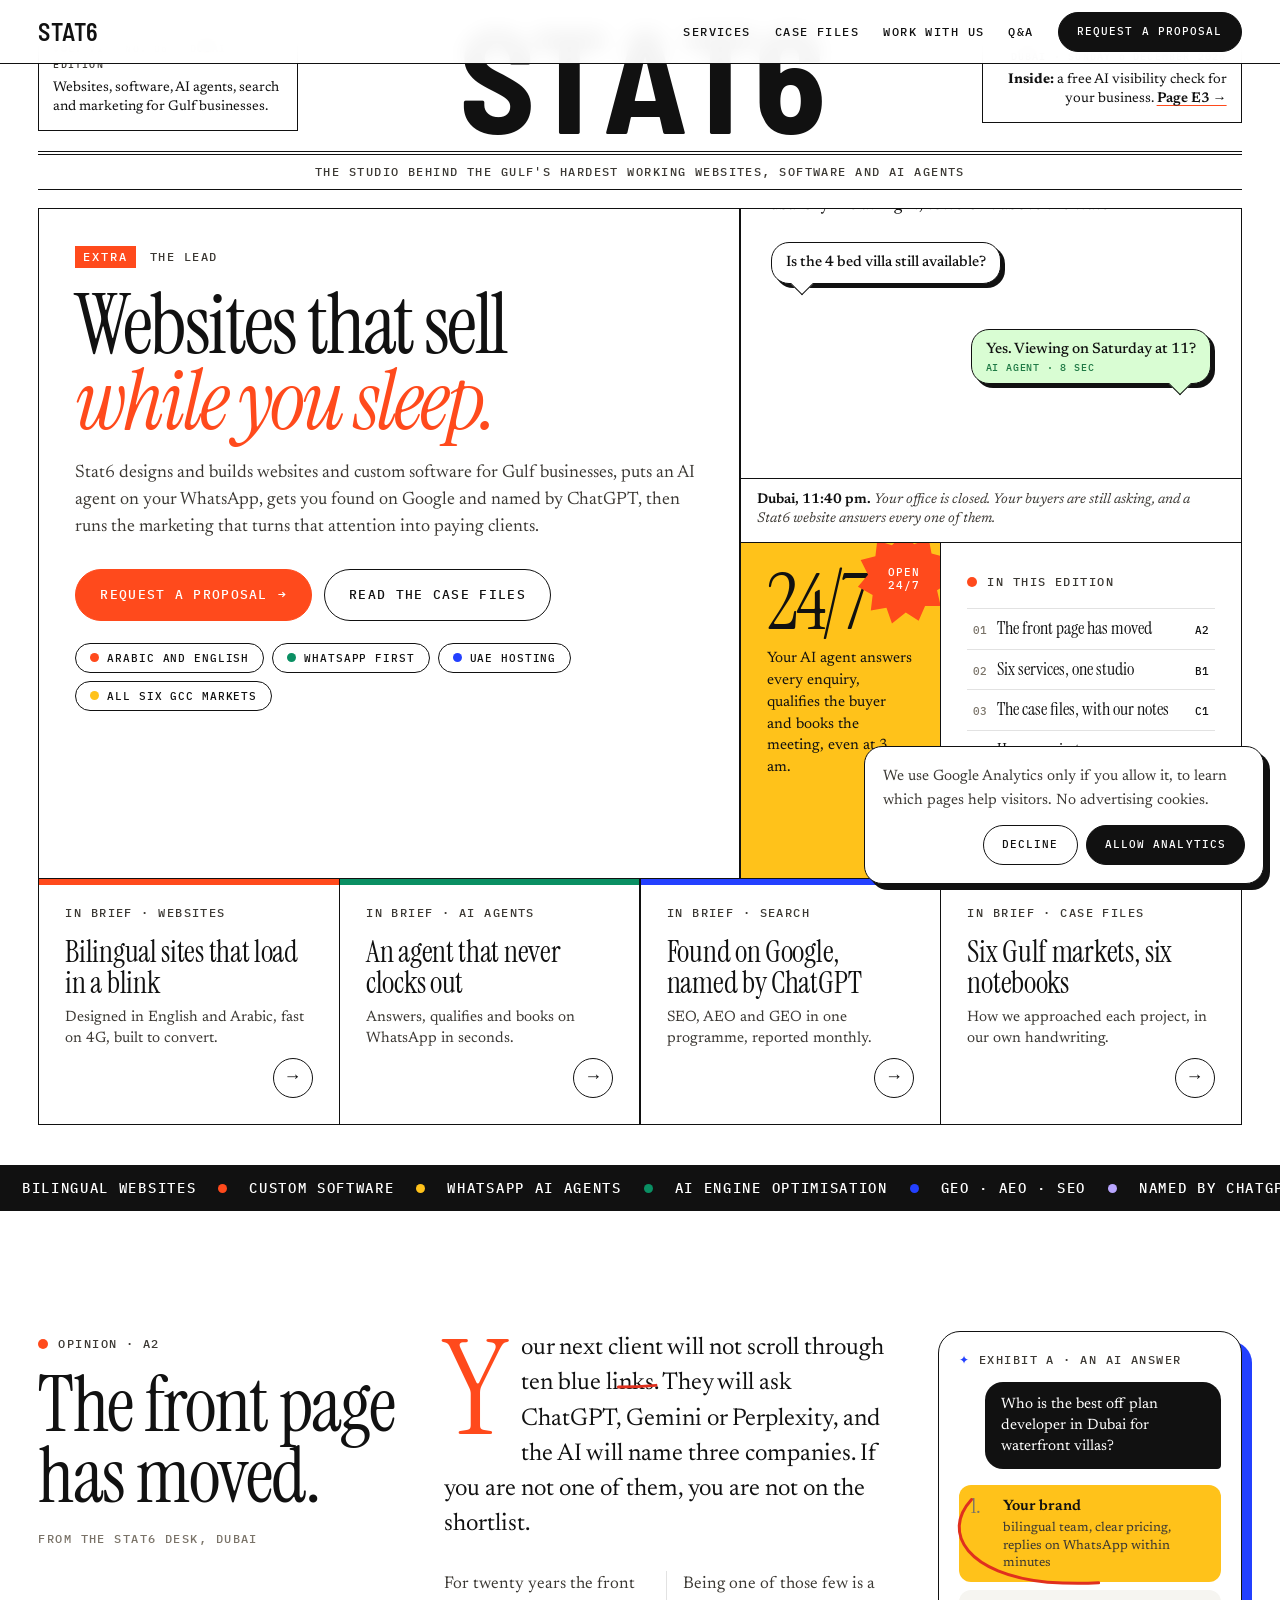
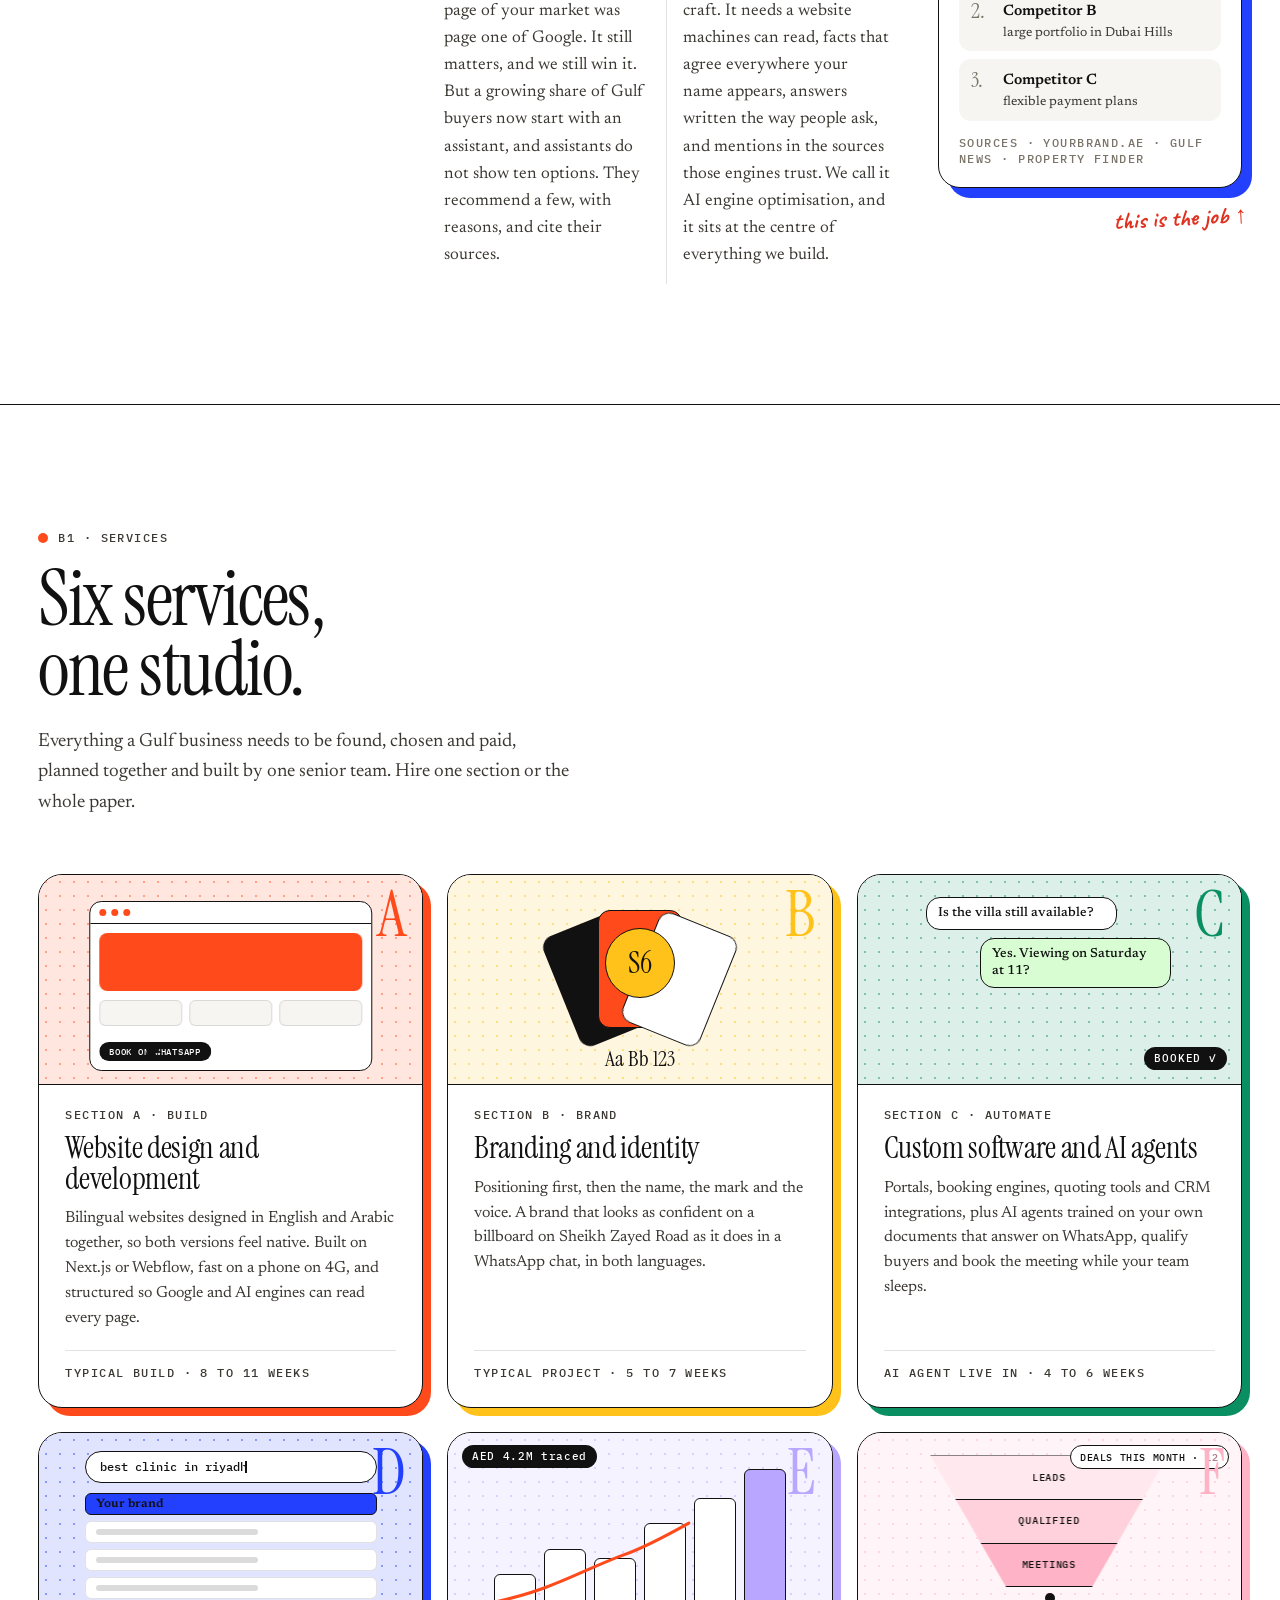
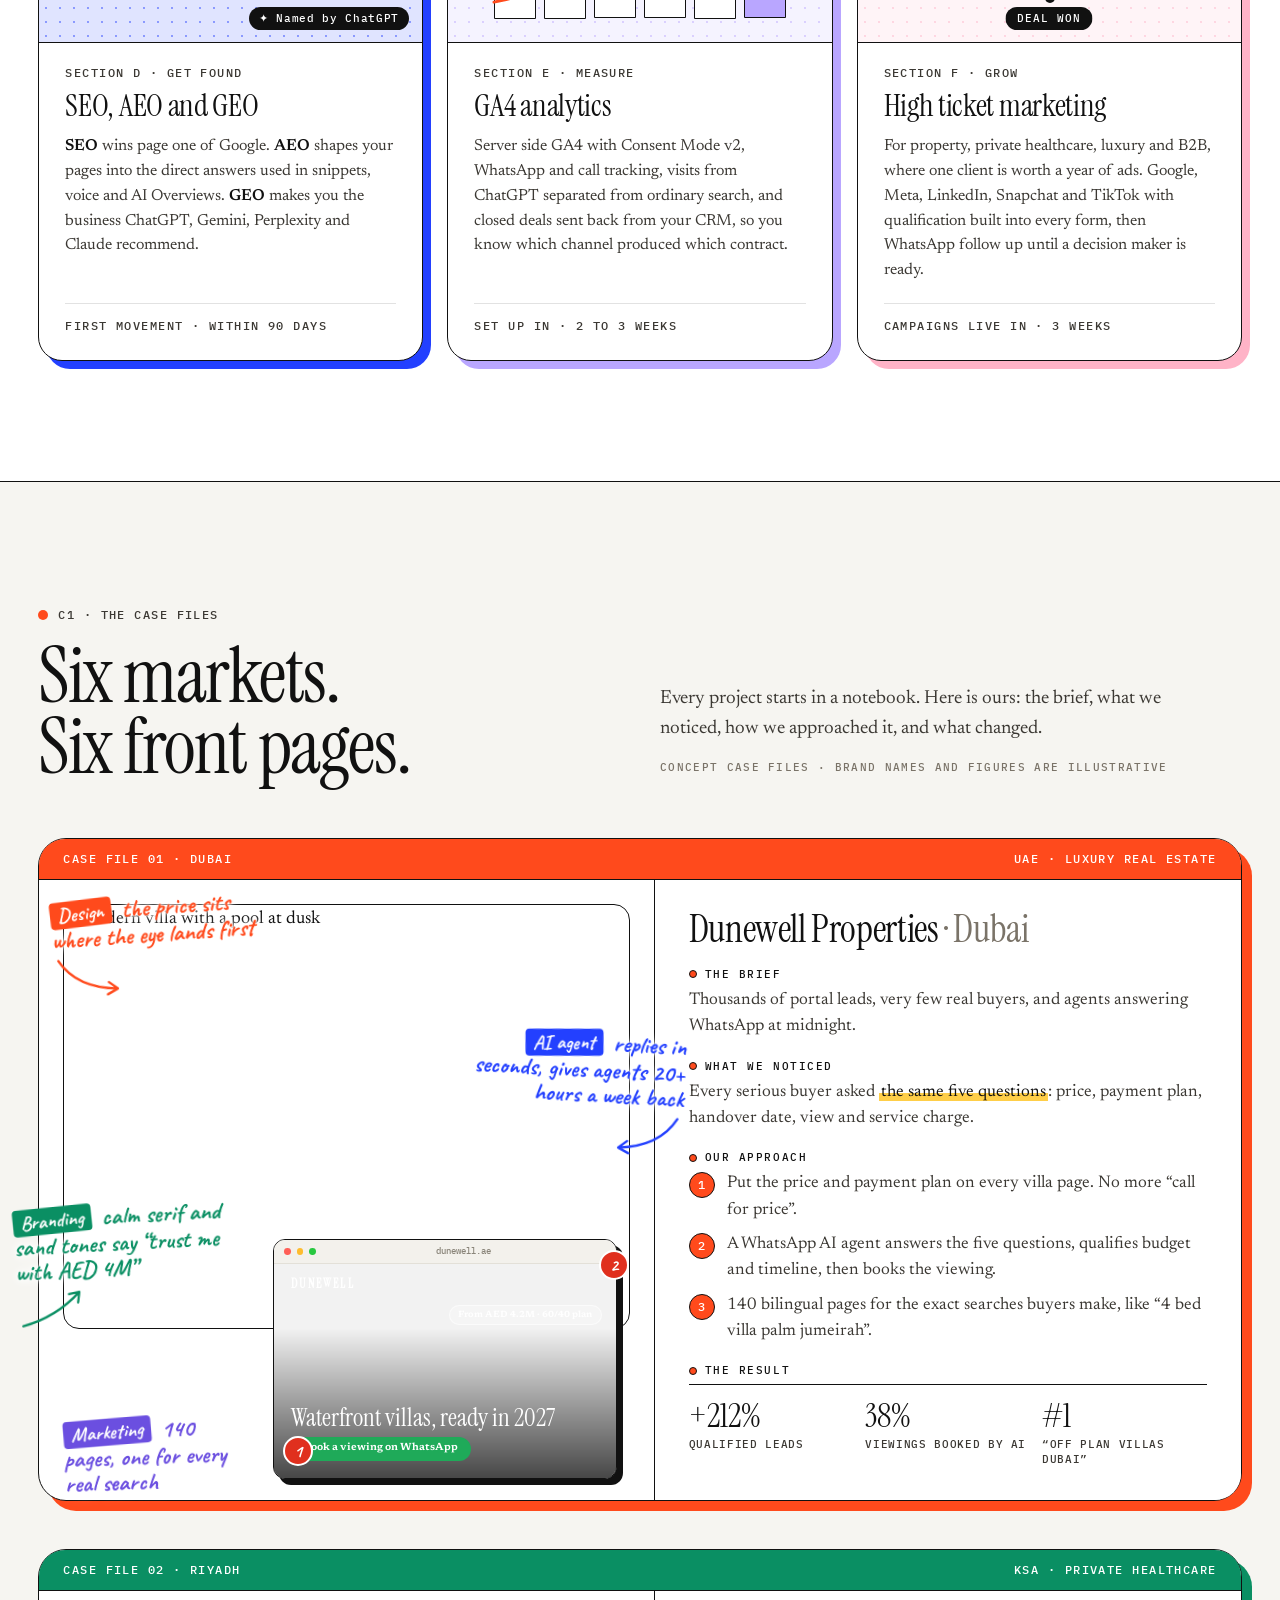
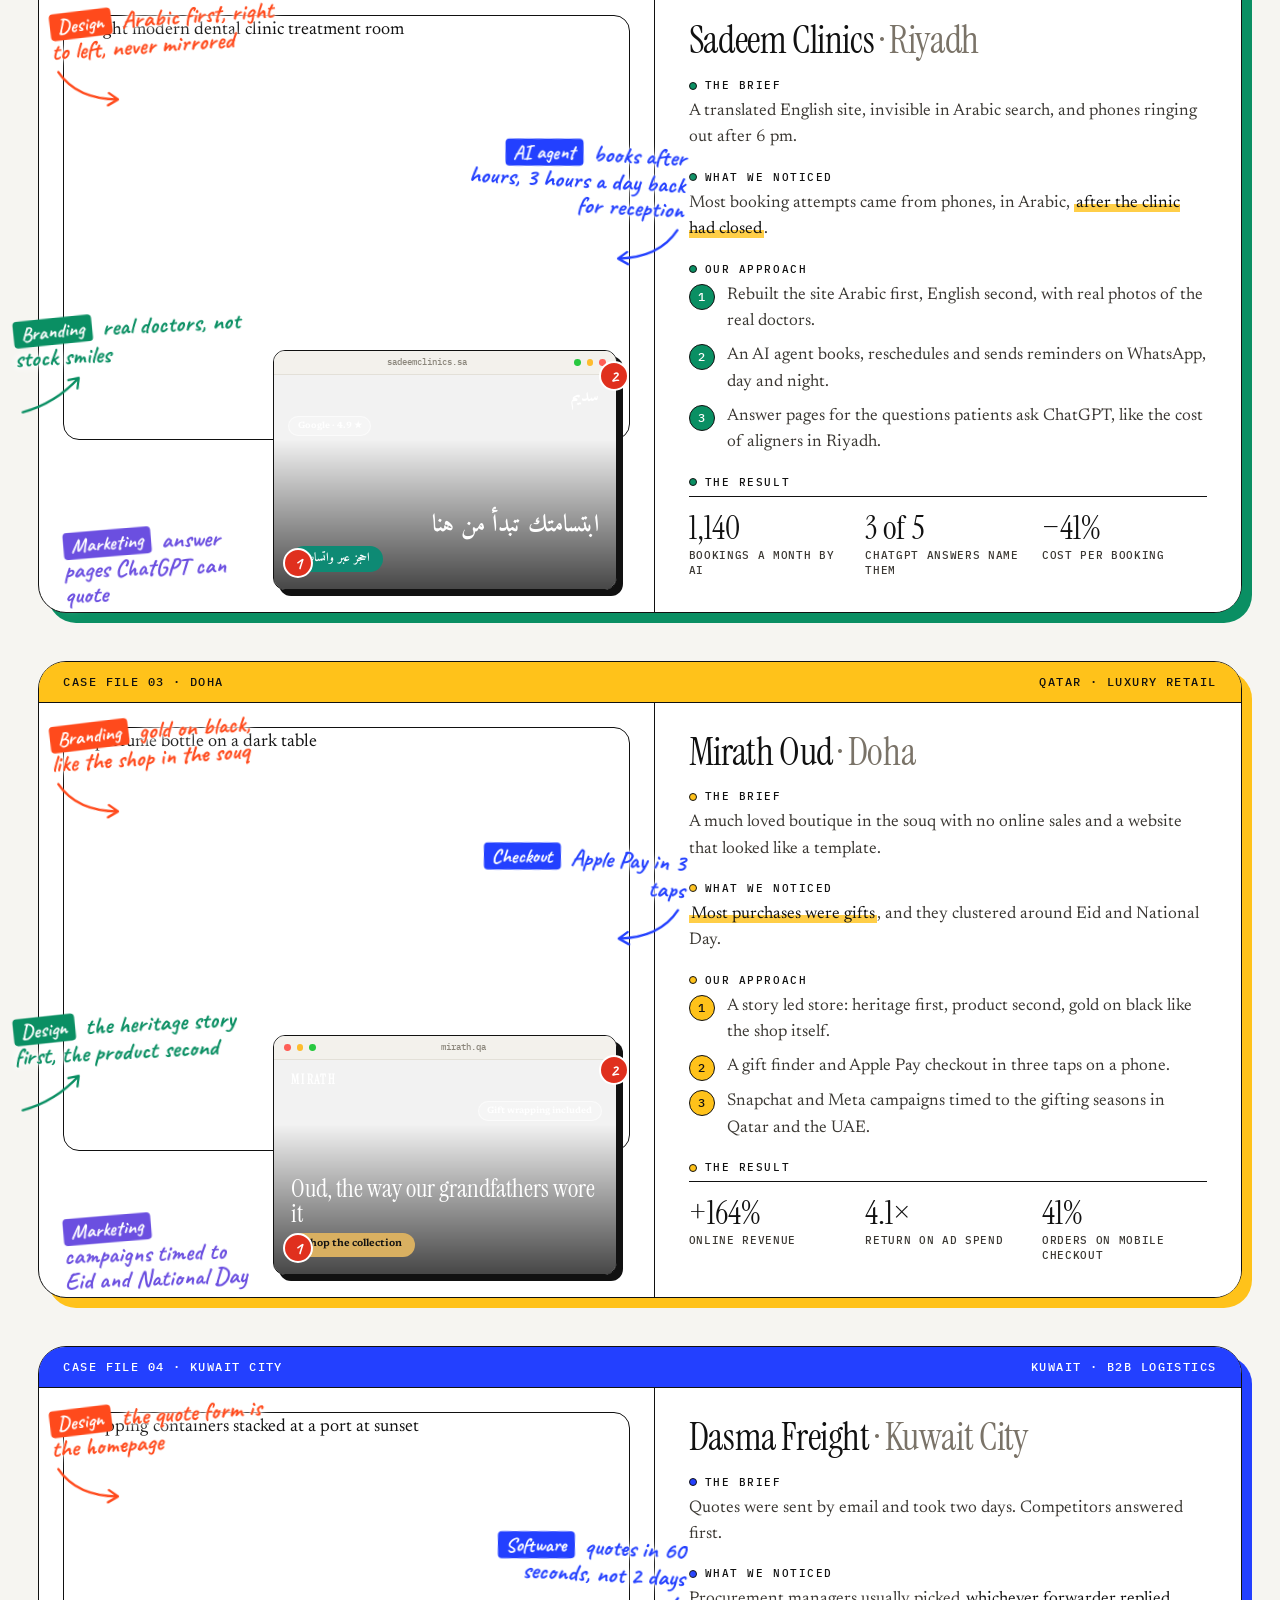
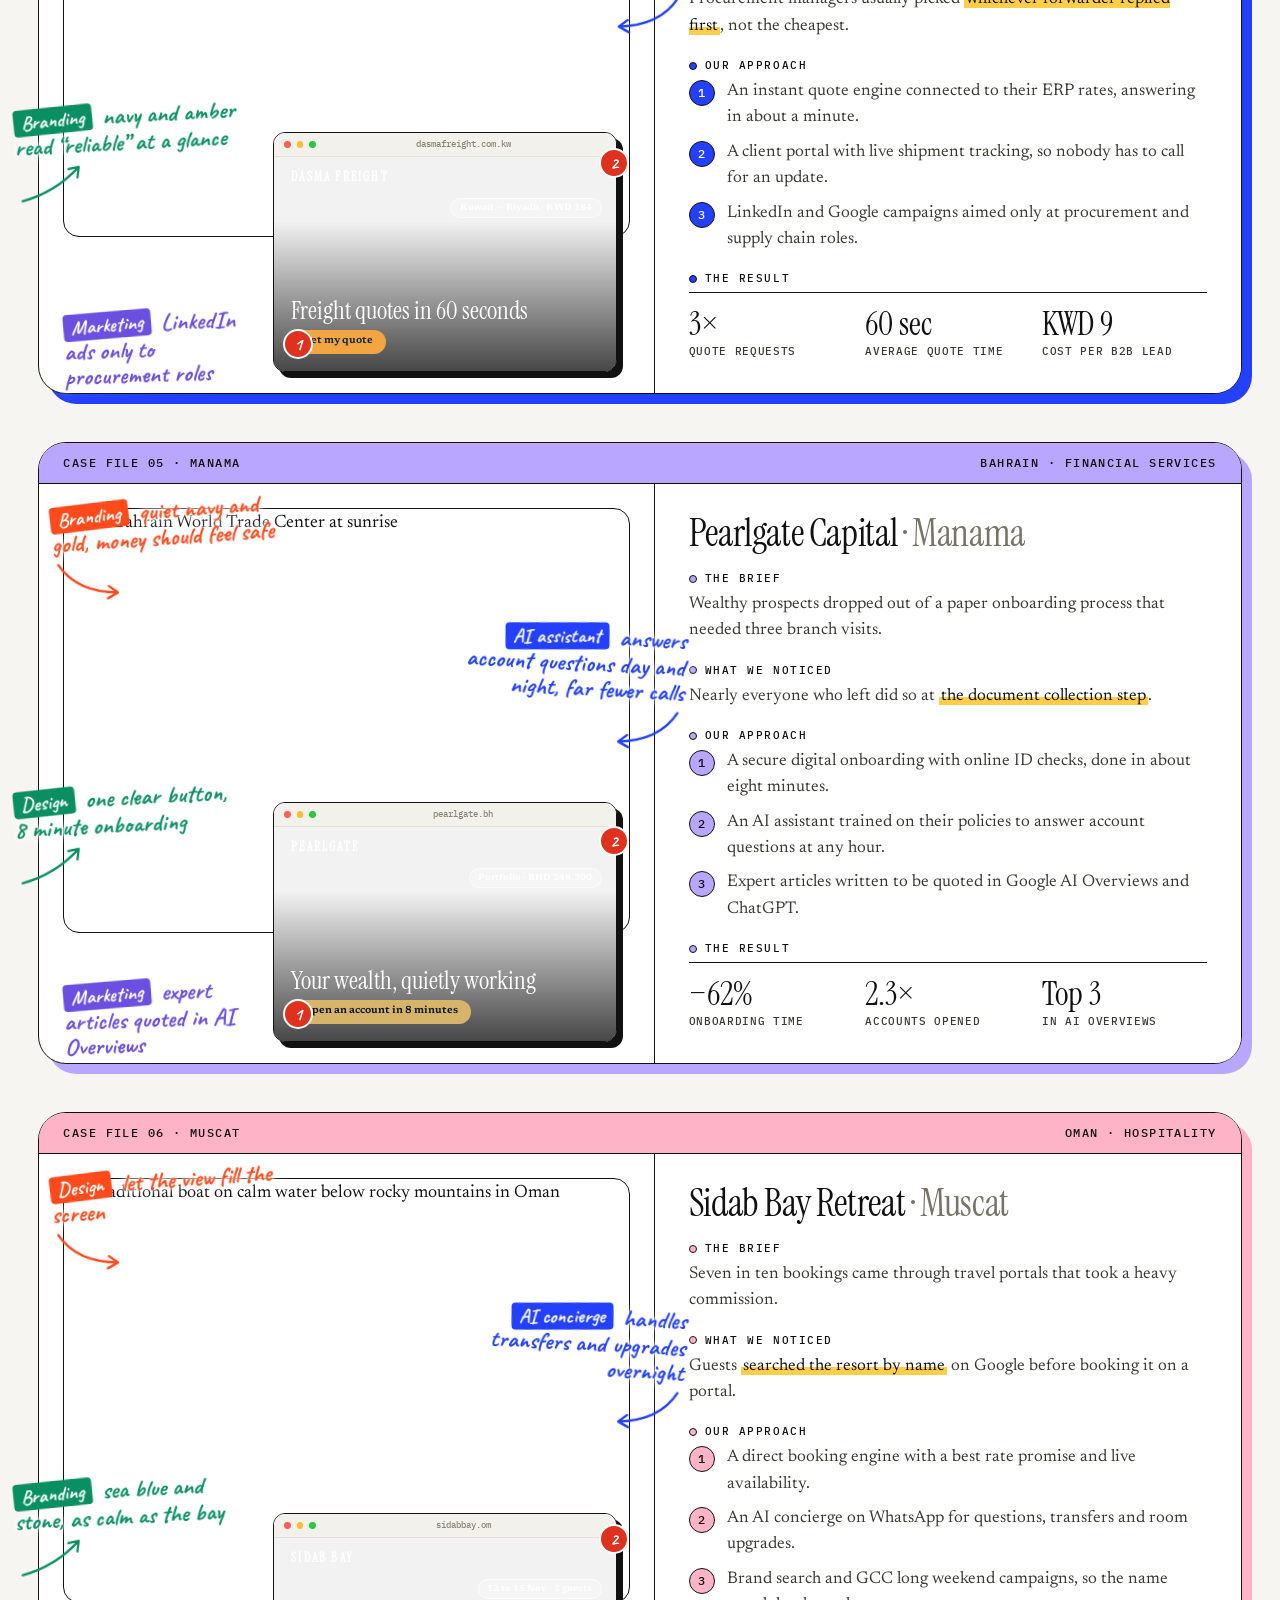
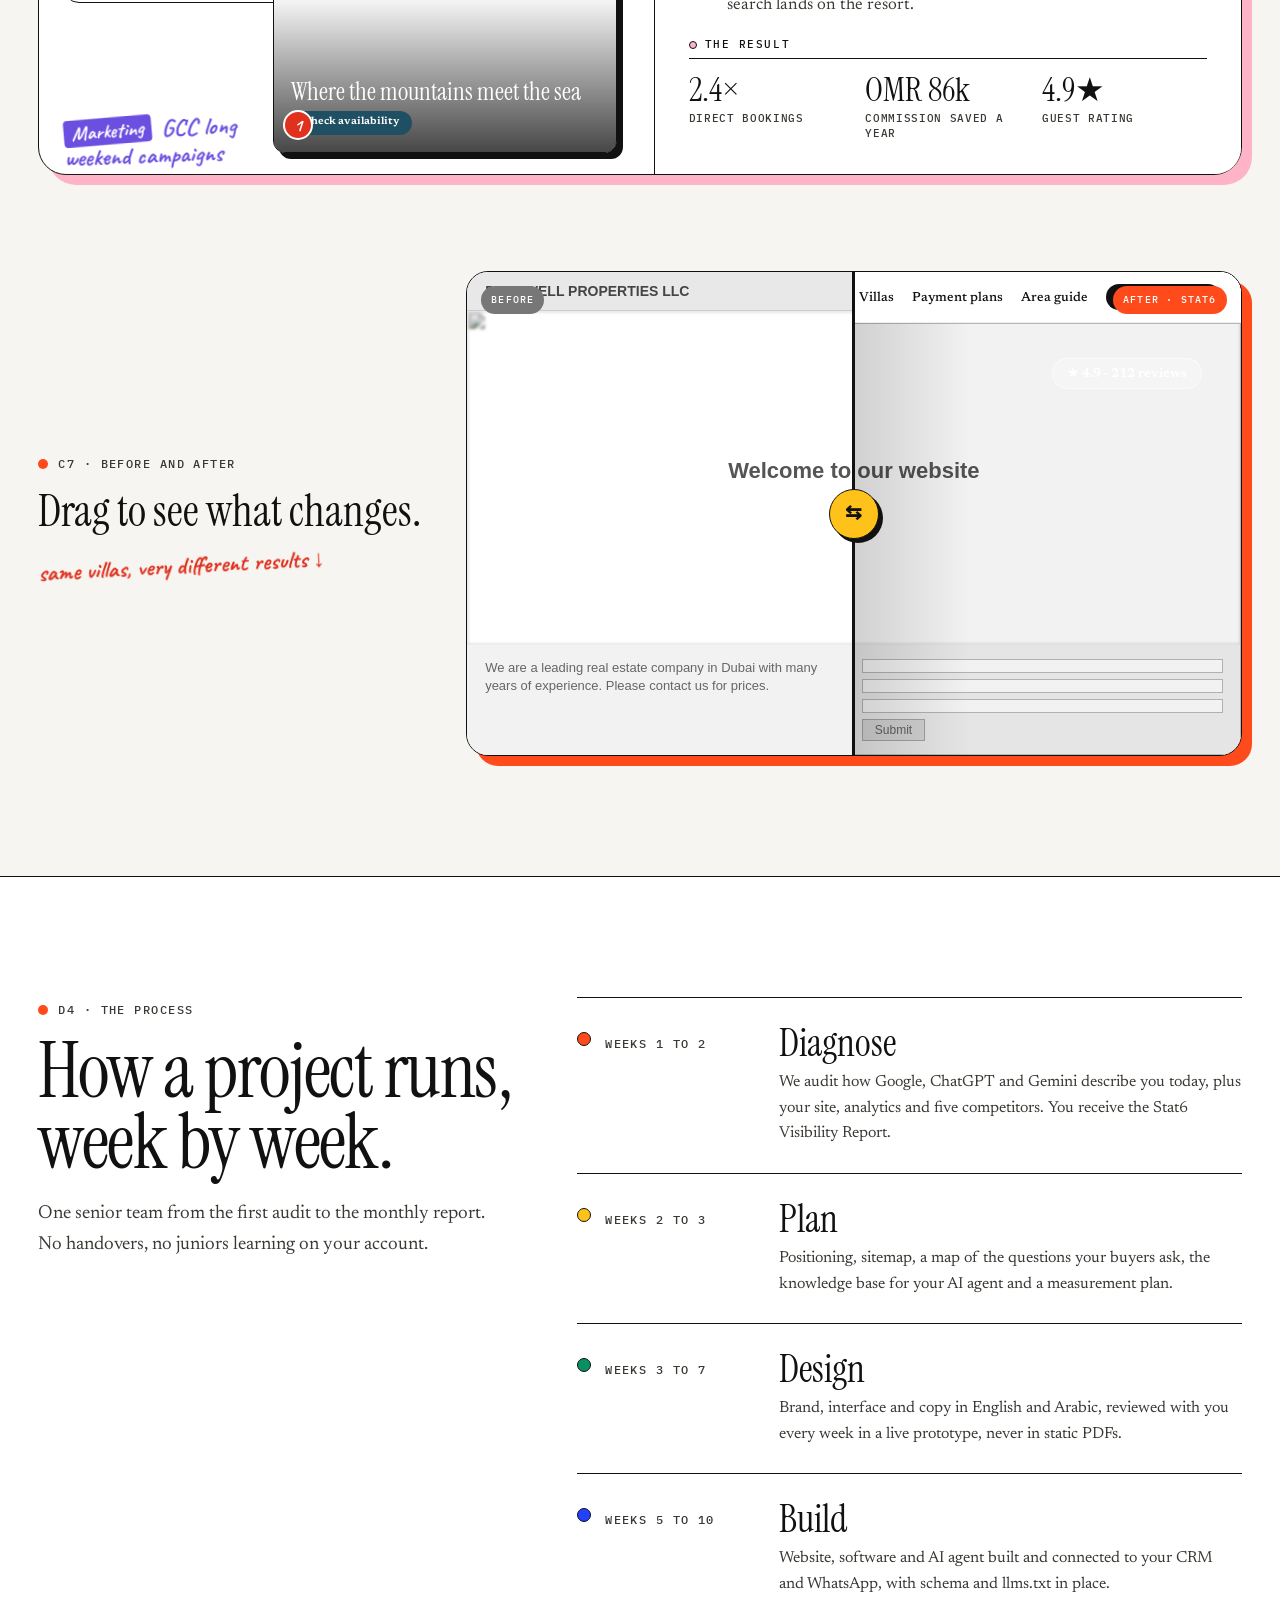
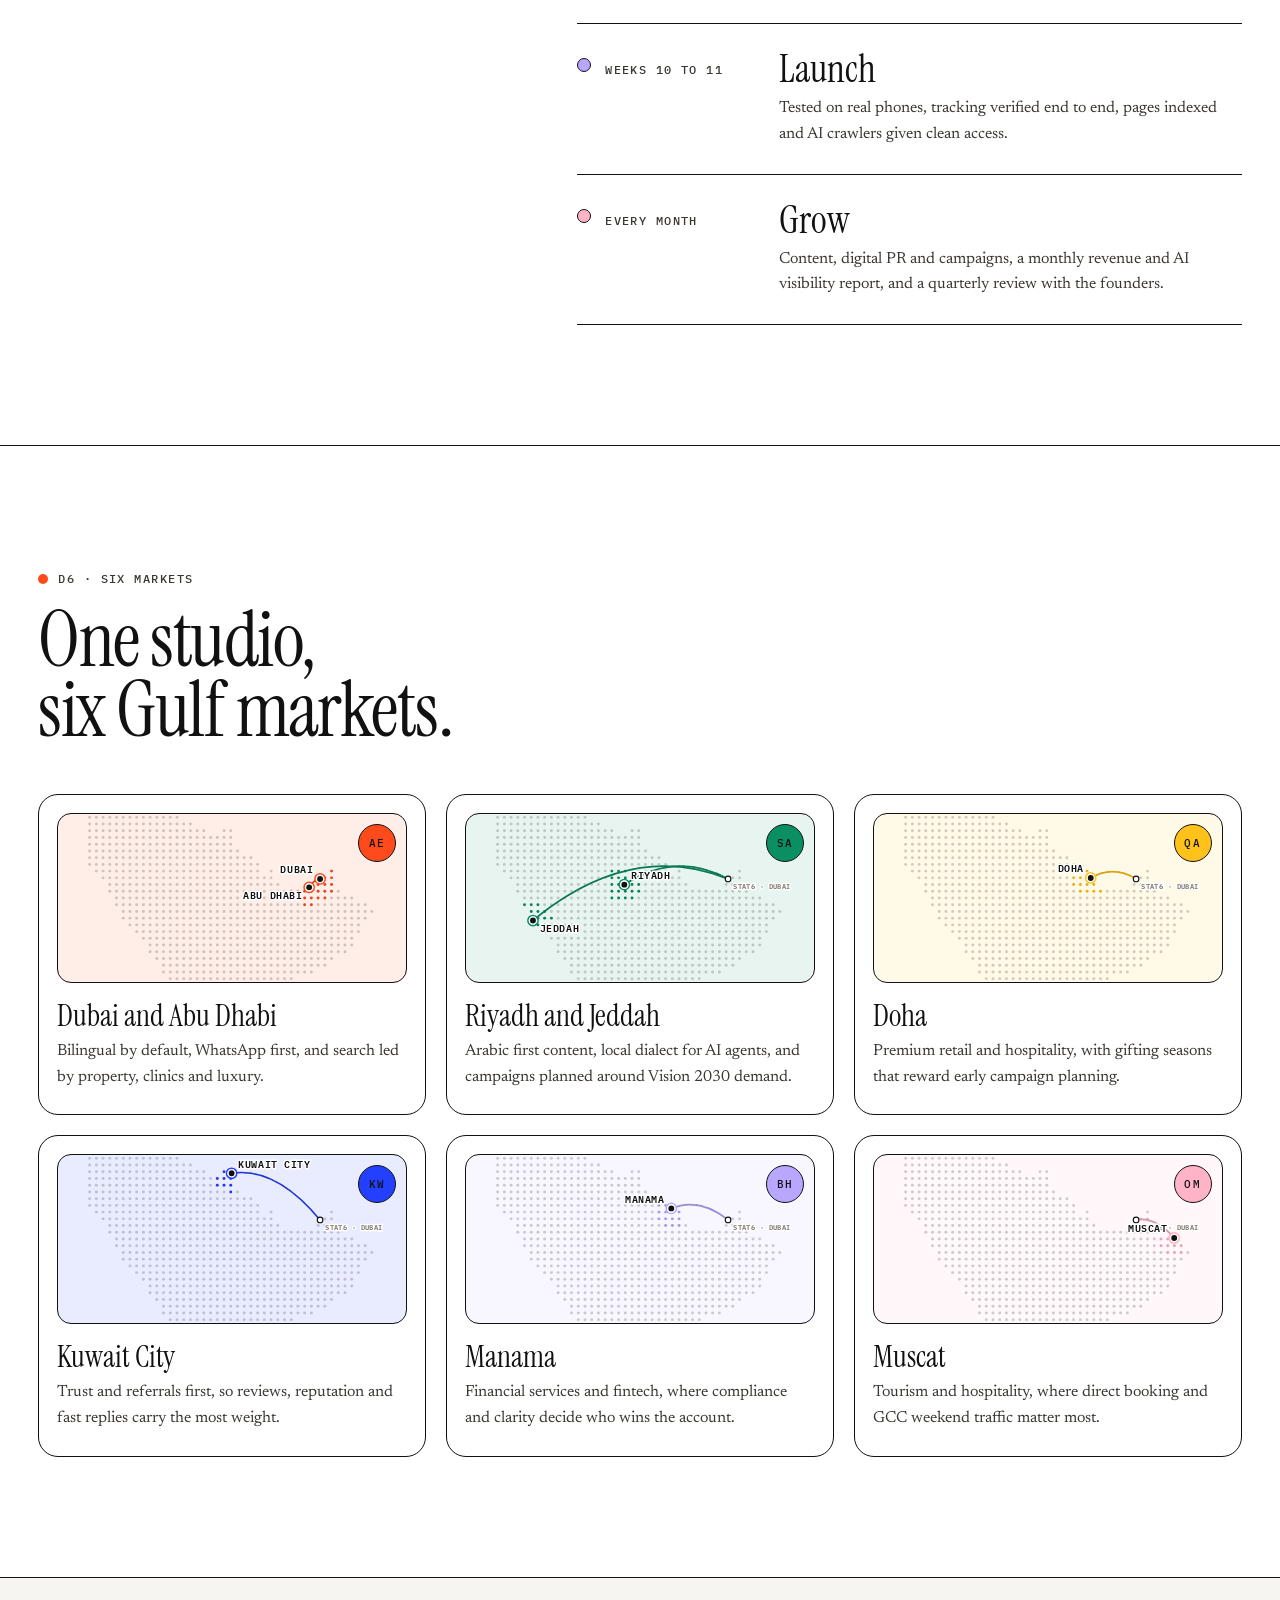
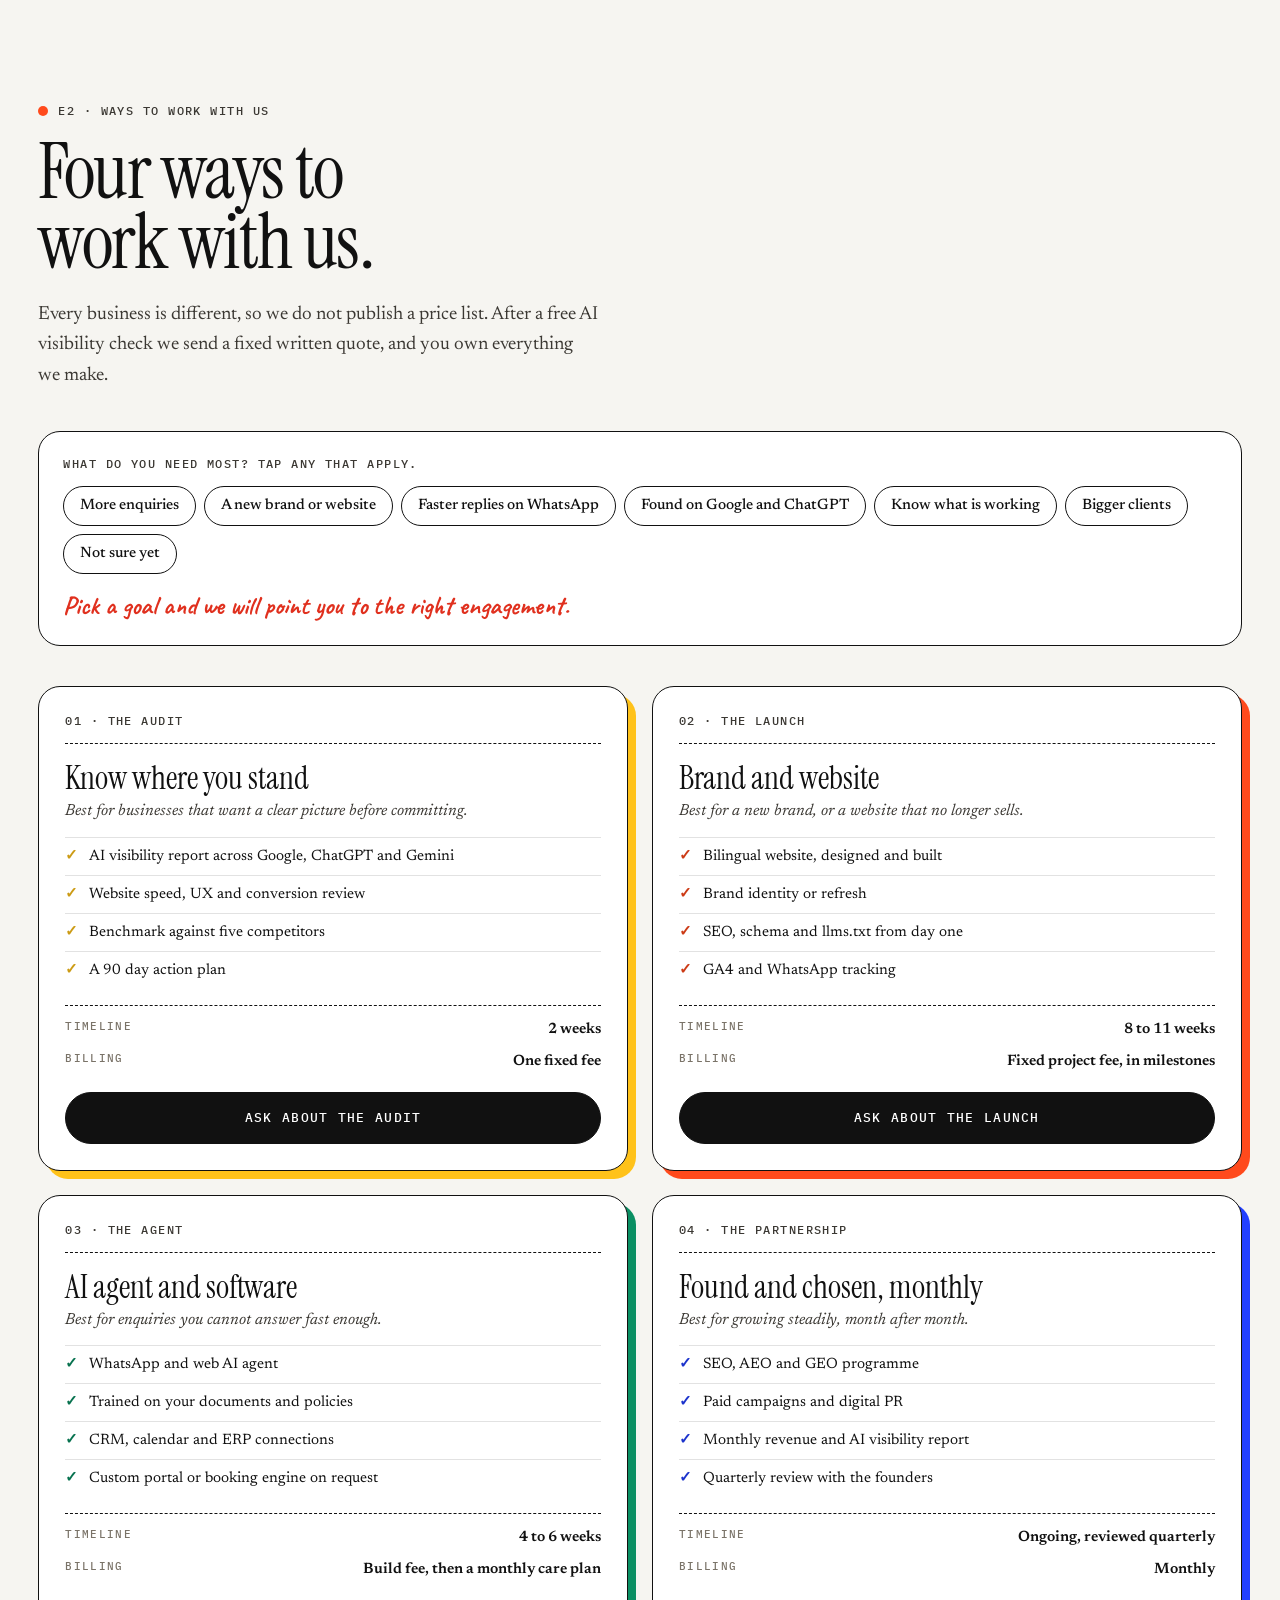
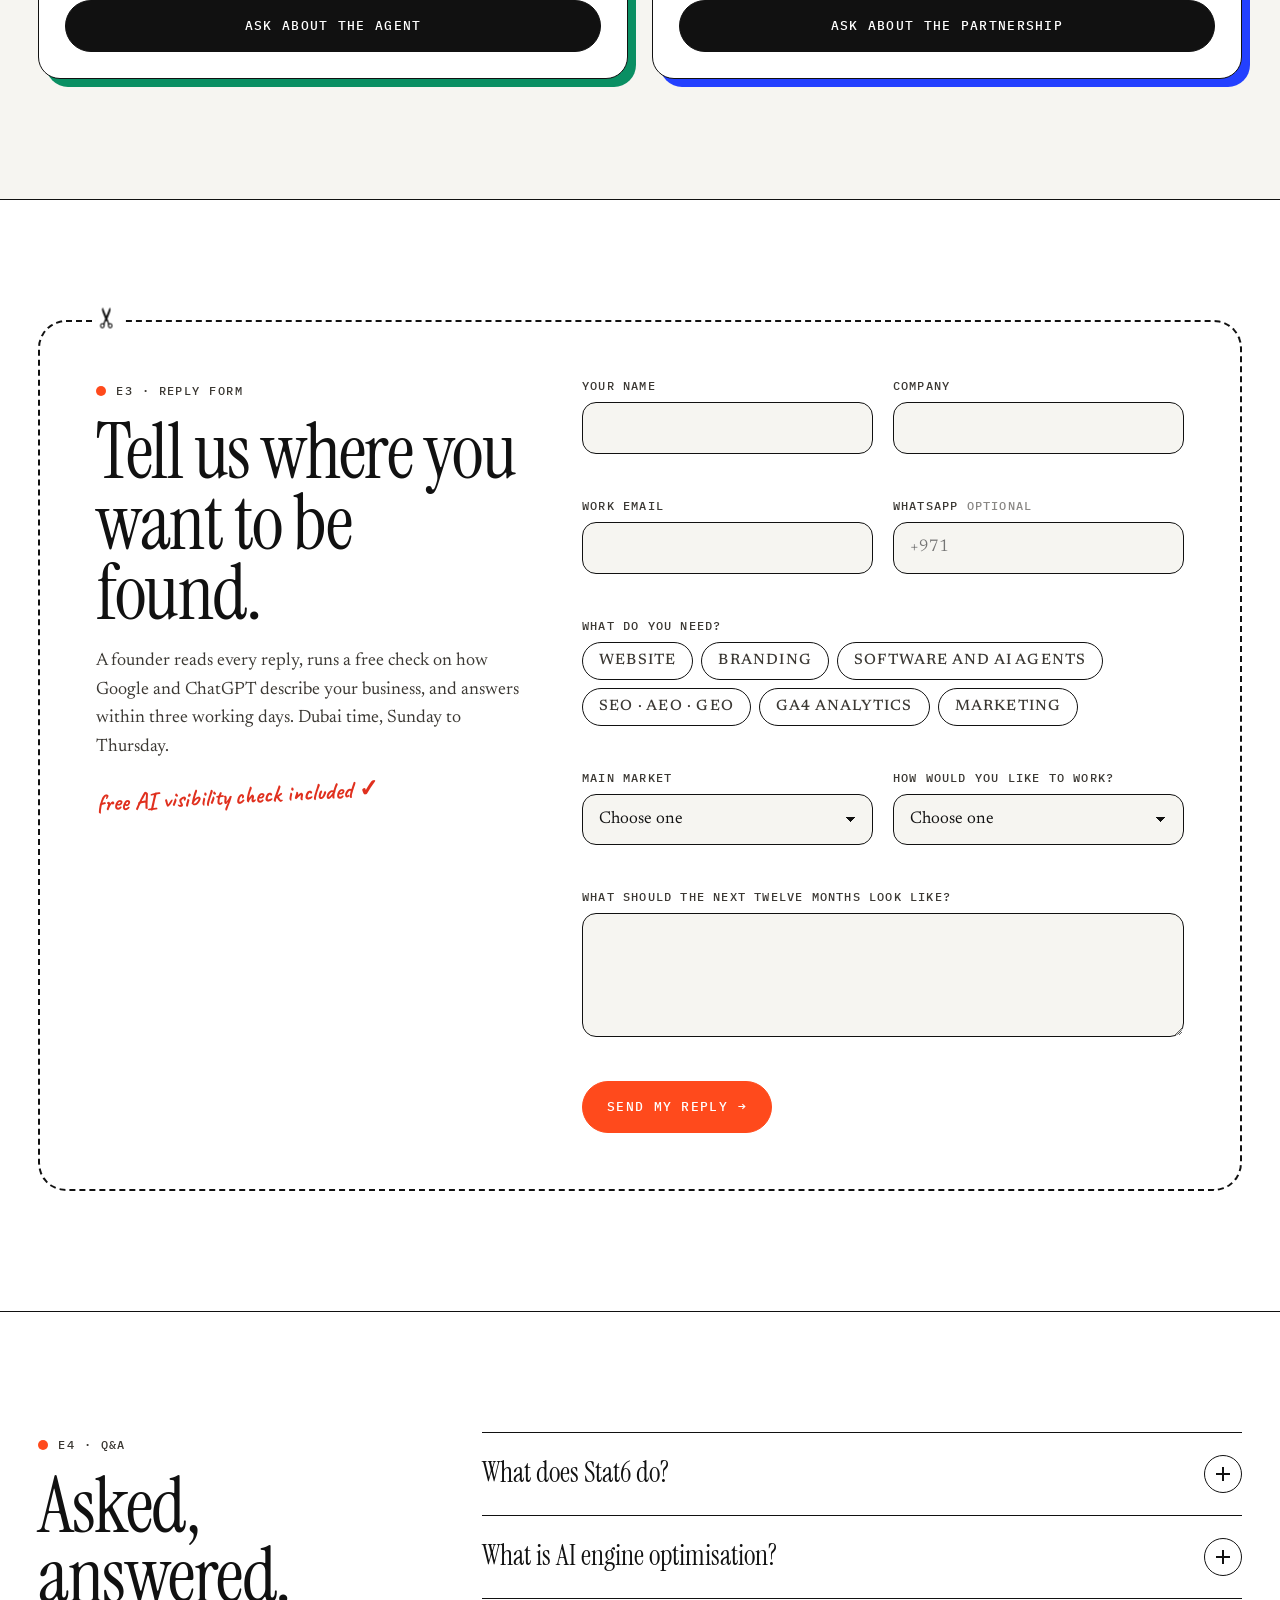
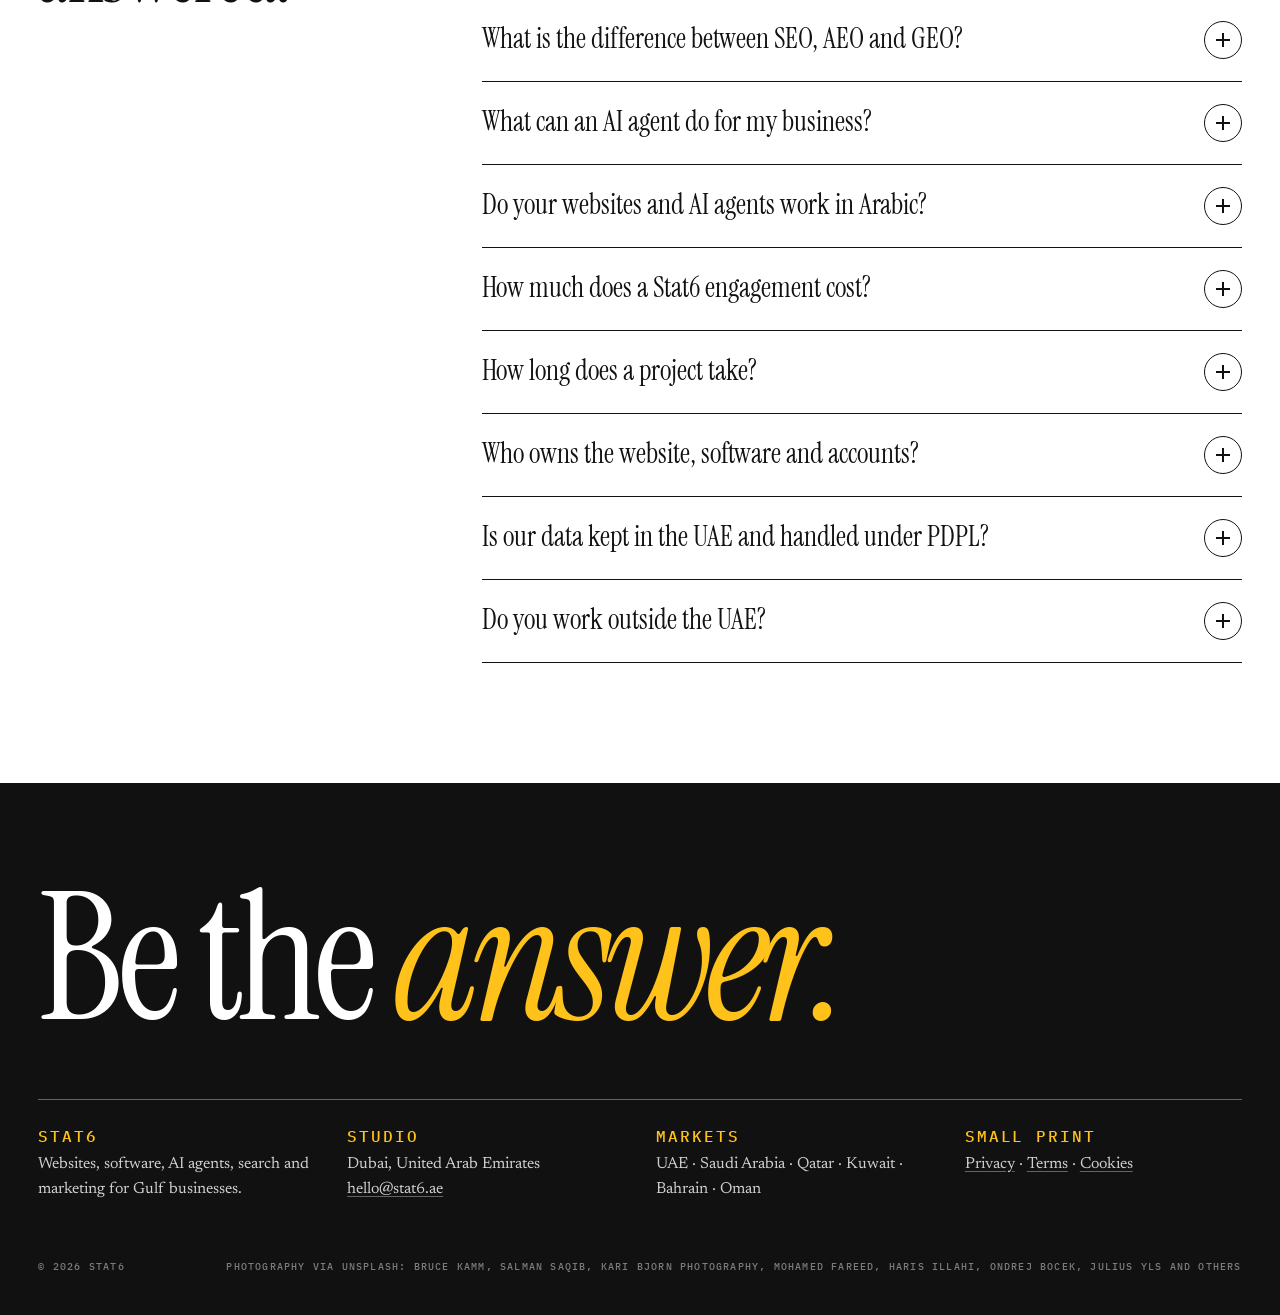
==== commit e09558b1: "Set the masthead in the logo's typeface The front page "STAT6" masthead now uses Barlow Semi Condens" ====
--- a/index.html
+++ b/index.html
@@ -25,8 +25,8 @@
 <link rel="preconnect" href="https://fonts.googleapis.com">
 <link rel="preconnect" href="https://fonts.gstatic.com" crossorigin>
 <link rel="preconnect" href="https://images.unsplash.com">
-<link href="https://fonts.googleapis.com/css2?family=Instrument+Serif:ital@0;1&family=Newsreader:ital,opsz,wght@0,6..72,400;0,6..72,500;0,6..72,600;1,6..72,400&family=IBM+Plex+Mono:wght@400;500&family=Caveat:wght@600;700&family=Amiri:wght@700&family=Barlow+Semi+Condensed:wght@600&display=swap" rel="stylesheet">
-<link rel="stylesheet" href="styles.css?v=9.1">
+<link href="https://fonts.googleapis.com/css2?family=Instrument+Serif:ital@0;1&family=Newsreader:ital,opsz,wght@0,6..72,400;0,6..72,500;0,6..72,600;1,6..72,400&family=IBM+Plex+Mono:wght@400;500&family=Caveat:wght@600;700&family=Amiri:wght@700&family=Barlow+Semi+Condensed:wght@600;700&display=swap" rel="stylesheet">
+<link rel="stylesheet" href="styles.css?v=9.3">
 
 <!-- GA4 with Consent Mode v2: nothing is stored until the visitor accepts -->
 <script>
--- a/styles.css
+++ b/styles.css
@@ -91,7 +91,7 @@
 .ear-r { justify-self: end; text-align: right; }
 .ear a { font-weight: 600; text-decoration-color: var(--tomato); text-underline-offset: 3px; }
 .masthead { text-align: center; }
-.mast-word { display: inline-block; margin: 0; white-space: nowrap; font: 400 clamp(88px, 12vw, 200px)/.86 var(--f-display); letter-spacing: -0.045em; user-select: none; }
+.mast-word { display: inline-block; margin: 0; white-space: nowrap; font: 700 clamp(84px, 11.5vw, 190px)/.84 var(--f-logo); letter-spacing: -0.035em; text-transform: uppercase; user-select: none; }   /* same face as the Stat6 logo */
 .mast-word span { display: inline-block; transition: color 250ms, transform 600ms var(--spring); }
 .mast-word span:nth-child(1) { --c: var(--tomato); } .mast-word span:nth-child(2) { --c: var(--sun); } .mast-word span:nth-child(3) { --c: var(--emerald); }
 .mast-word span:nth-child(4) { --c: var(--cobalt); } .mast-word span:nth-child(5) { --c: var(--lilac); }
@@ -628,7 +628,7 @@
 @media (max-width: 1080px) {
   .mast-row { grid-template-columns: 1fr; gap: 8px; }
   .ear { display: none; }
-  .mast-word { font-size: clamp(80px, 22vw, 190px); }
+  .mast-word { font-size: clamp(80px, 24vw, 190px); }
   .bento { grid-template-columns: repeat(6, minmax(0, 1fr)); }
   .cell-lead { grid-column: 1 / -1; grid-row: auto; }
   .cell-photo { grid-column: 1 / -1; grid-row: auto; }
